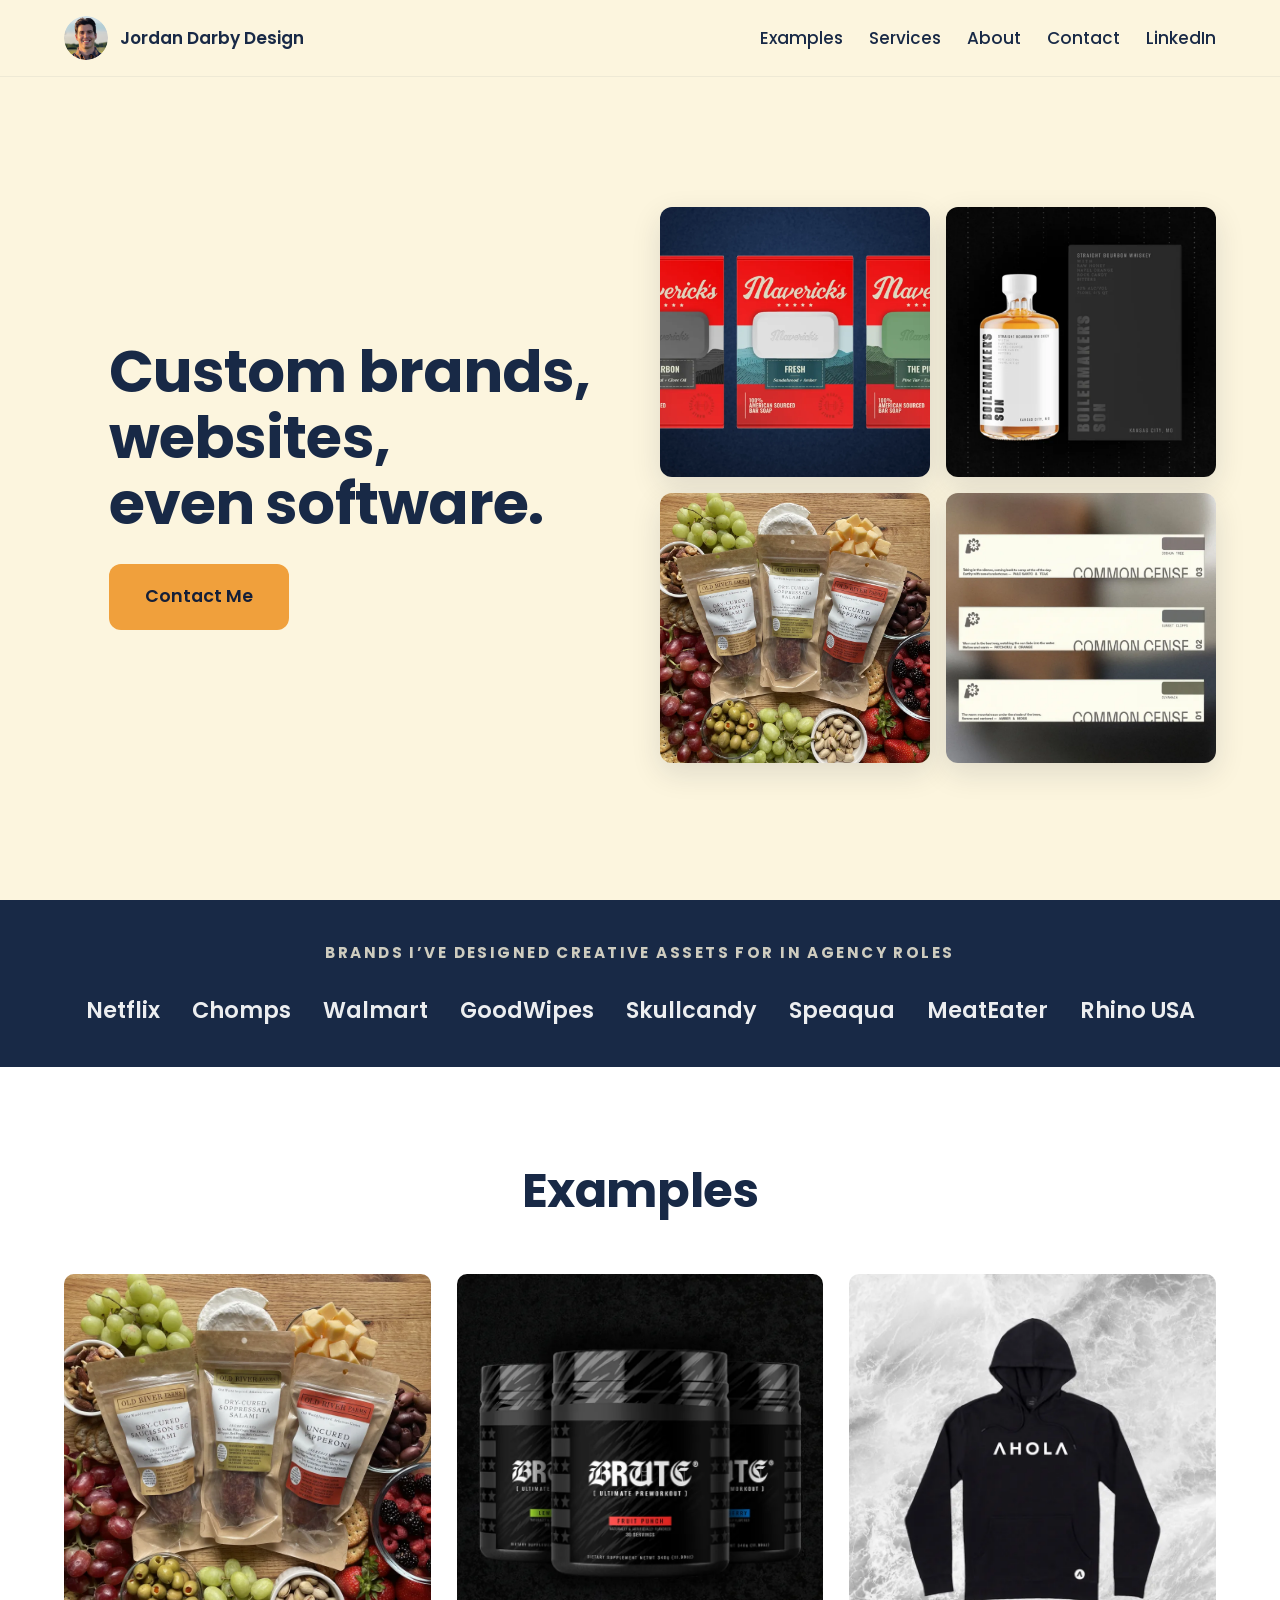
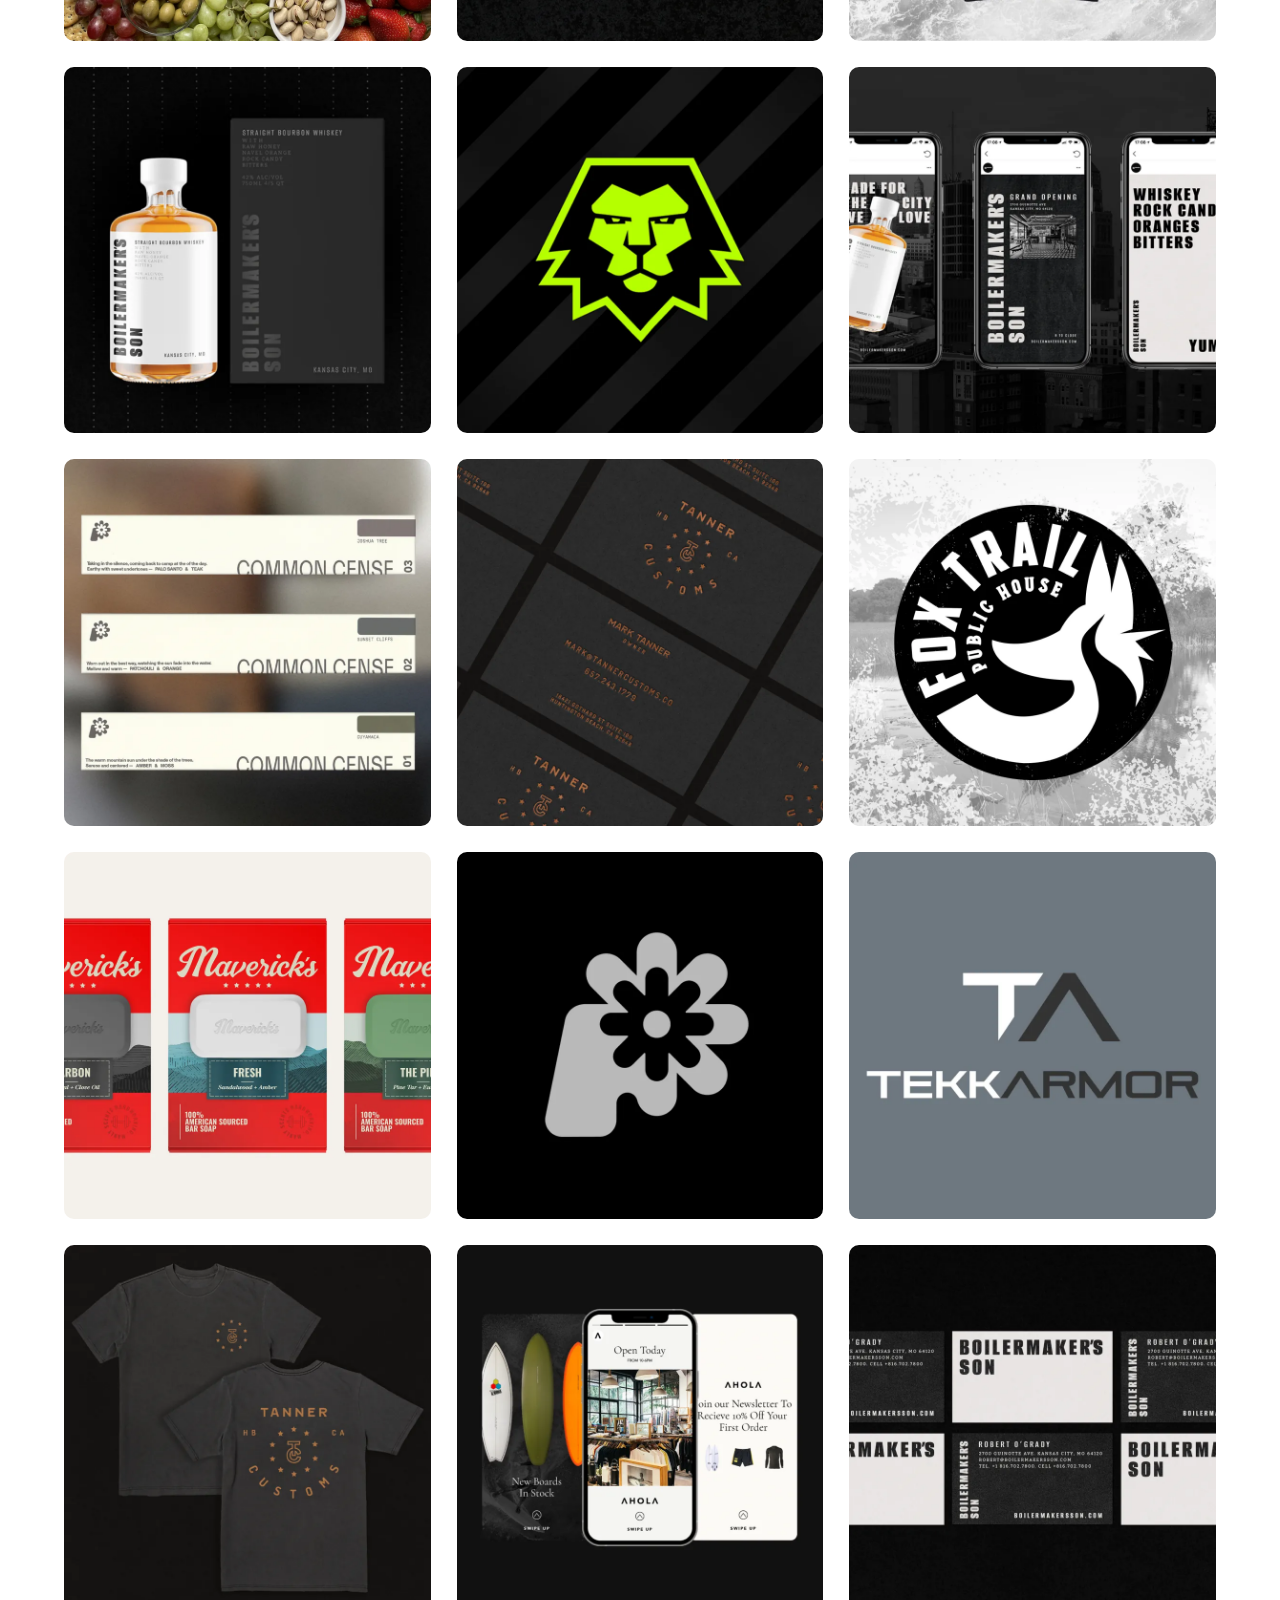
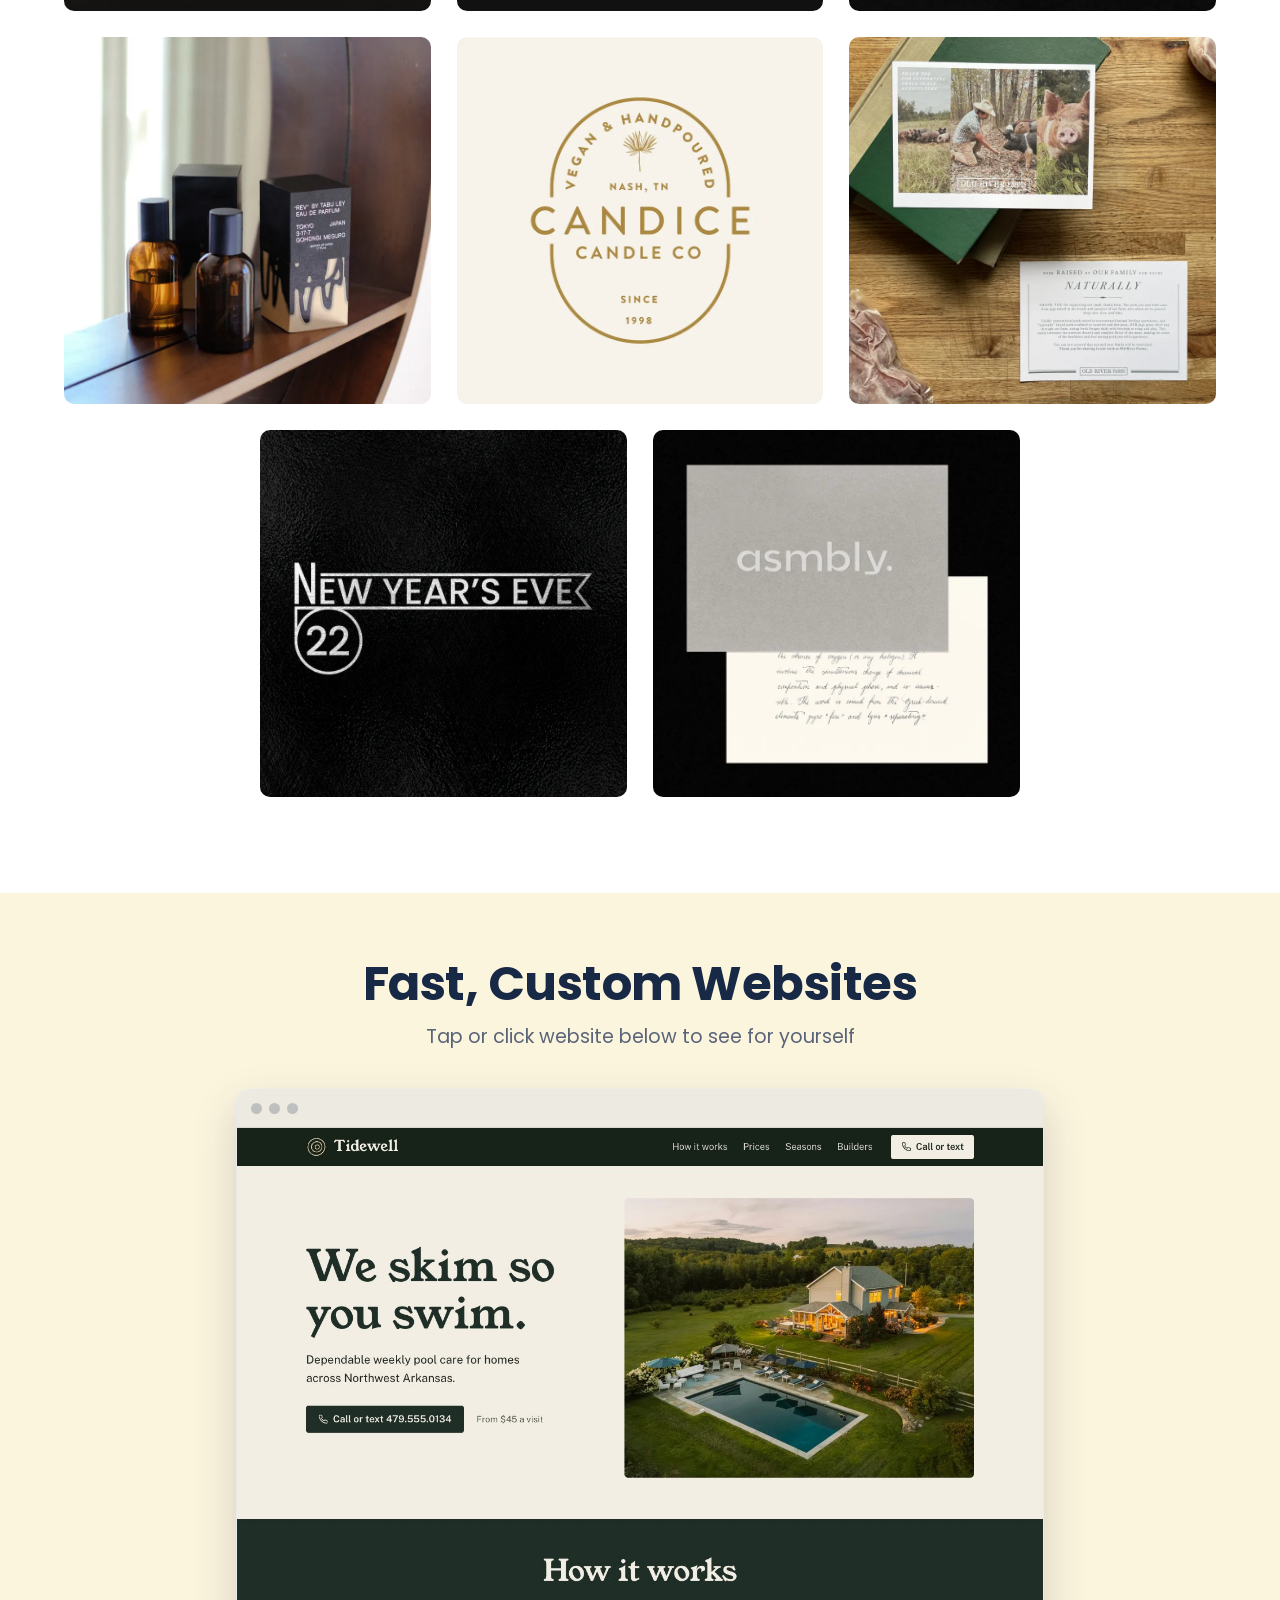
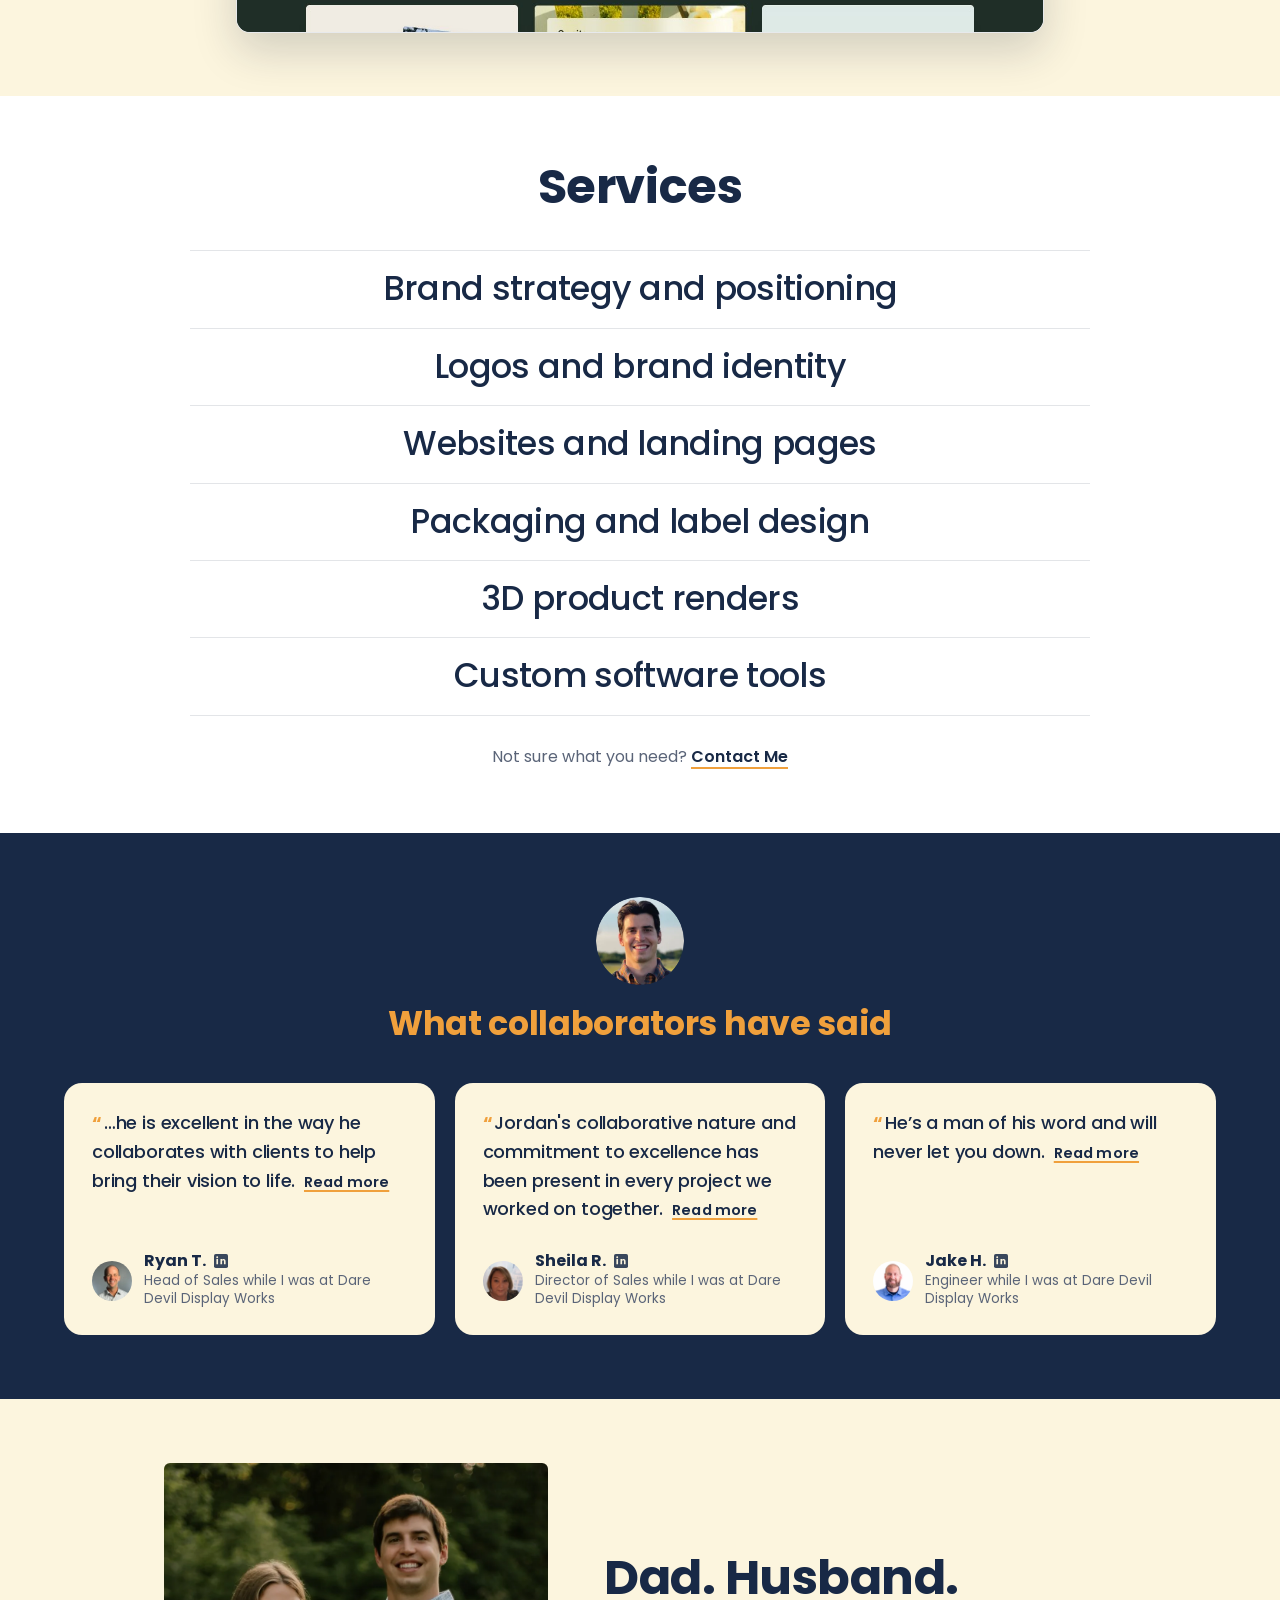
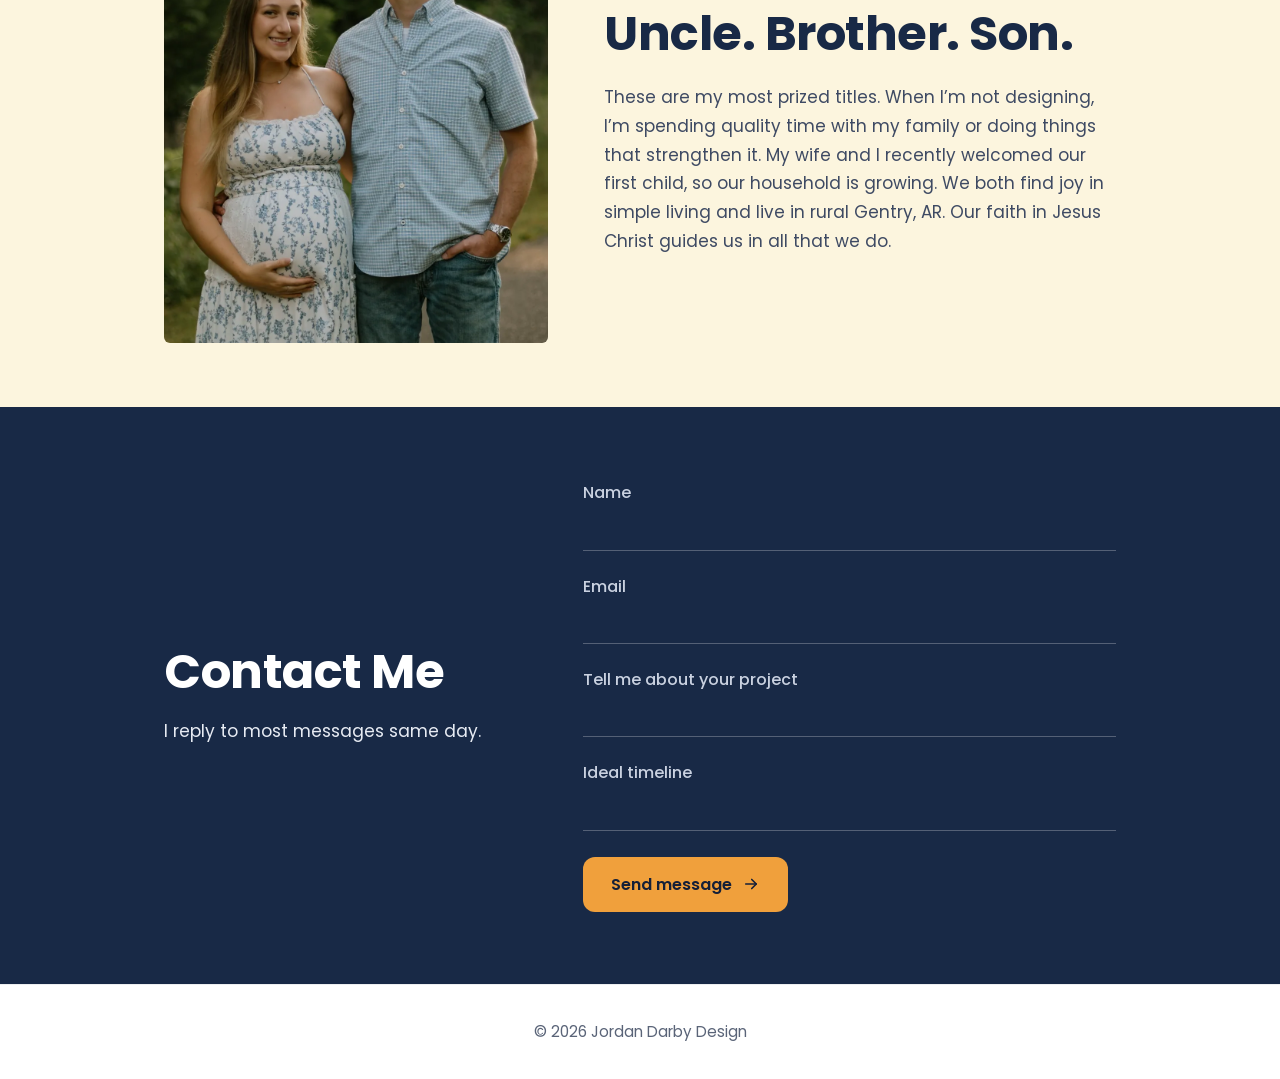
==== index.html @ 216ff212 "Homepage: shorter contact form field notes" ====
<!DOCTYPE html>
<html lang="en">
<head>
<meta charset="UTF-8">
<meta name="viewport" content="width=device-width, initial-scale=1">
<title>Jordan Darby Design | Brand and Web Design in Northwest Arkansas</title>
<meta name="description" content="Jordan Darby designs brands, packaging and websites from Gentry, Arkansas, for businesses across Northwest Arkansas and beyond.">
<link rel="canonical" href="https://jordandarby.com/">
<meta property="og:title" content="Jordan Darby Design | Brand and Web Design in Northwest Arkansas">
<meta property="og:description" content="Jordan Darby designs brands, packaging and websites from Gentry, Arkansas, for businesses across Northwest Arkansas and beyond.">
<meta property="og:type" content="website">
<meta property="og:url" content="https://jordandarby.com/">
<meta property="og:image" content="https://jordandarby.com/images/og-image.jpg">
<meta property="og:image:width" content="1200">
<meta property="og:image:height" content="630">
<meta property="og:image:alt" content="A collage of Jordan Darby's branding and packaging design work">
<meta name="twitter:card" content="summary_large_image">
<meta name="twitter:title" content="Jordan Darby Design | Brand and Web Design in Northwest Arkansas">
<meta name="twitter:description" content="Jordan Darby designs brands, packaging and websites from Gentry, Arkansas, for businesses across Northwest Arkansas and beyond.">
<meta name="twitter:image" content="https://jordandarby.com/images/og-image.jpg">
<link rel="icon" href="images/favicon.png">
<!-- Self-hosted fonts (faces declared in css/style.css). Preloaded so they are
     in flight before the stylesheet parses. crossorigin is required even
     same-origin: font fetches are CORS-mode, and without it the preload does
     not match the real request and the file is fetched twice. -->
<script>
/* Wait for the fonts before the entrance runs. Added by script only, so a
   visitor without JS is never affected, and released either when the fonts
   report ready or after a short fixed wait — whichever lands first — so a slow
   or failed font can only delay the hero, never hide it.

   There is also a floor. With the fonts cached the ready signal comes back
   almost instantly, so the page snapped straight in and the arrival read as
   two different experiences depending on whether you had been here before.
   Holding briefly either way makes it one deliberate entrance. */
(function(){try{
  var h=document.documentElement,t0=Date.now(),MIN=300;
  h.classList.add('fonts-pending');
  var go=function(){h.classList.remove('fonts-pending');};
  var hold=function(){setTimeout(go,Math.max(0,MIN-(Date.now()-t0)));};
  if(document.fonts&&document.fonts.ready&&document.fonts.ready.then){
    document.fonts.ready.then(hold).catch(hold);
    setTimeout(go,900);
  }else{hold();}
}catch(_){}})();
</script>
<link rel="preload" as="font" type="font/woff2" crossorigin href="fonts/poppins-400-latin.woff2">
<link rel="preload" as="font" type="font/woff2" crossorigin href="fonts/poppins-600-latin.woff2">
<link rel="preload" as="font" type="font/woff2" crossorigin href="fonts/poppins-700-latin.woff2">
<link rel="preload" as="font" type="font/woff2" crossorigin href="fonts/poppins-500-latin.woff2">
<link rel="stylesheet" href="css/style.css?v=190">
<link rel="stylesheet" href="css/redesign.css?v=190">
  <link rel="stylesheet" href="css/motion.css?v=190">
  <noscript><style>.t-full,.dsc{grid-template-rows:1fr!important;opacity:1!important;margin-top:12px!important}.t-toggle,.dsc-btn{display:none}</style></noscript>
<noscript><style>.reveal{opacity:1;transform:none}.client-points li{opacity:1;transform:none}</style></noscript>
<script type="application/ld+json">
{
  "@context": "https://schema.org",
  "@type": "ProfessionalService",
  "name": "Jordan Darby Design",
  "description": "Brand, packaging and web design from Gentry, Arkansas, for businesses across Northwest Arkansas.",
  "url": "https://jordandarby.com/",
  "image": "https://jordandarby.com/images/og-image.jpg",
  "areaServed": "Northwest Arkansas",
  "founder": {
    "@type": "Person",
    "name": "Jordan Darby",
    "jobTitle": "Brand Designer",
    "sameAs": [
      "https://www.linkedin.com/in/jordan-darby-design/"
    ]
  },
  "knowsAbout": ["Brand Strategy", "Naming", "Brand Identity Systems", "Web Design", "Launch Collateral", "Packaging Design", "3D Product Visualization"]
}
</script>
</head>
<body>

<header class="nav">
  <div class="wrap">
    <a class="nav-brand" href="/"><img src="images/favicon.png" alt="Jordan Darby headshot logo">Jordan Darby Design</a>
    <a class="nav-li" href="https://www.linkedin.com/in/jordan-darby-design/" aria-label="LinkedIn" target="_blank" rel="noopener"><svg width="26" height="26" viewBox="0 0 24 24" xmlns="http://www.w3.org/2000/svg" aria-hidden="true"><rect width="24" height="24" rx="3" fill="#182946"/><path d="M6.94 8.5v9.06H4.13V8.5h2.81ZM7.13 5.69a1.63 1.63 0 1 1-3.26 0 1.63 1.63 0 0 1 3.26 0ZM19.87 12.4v5.16h-2.8v-4.84c0-1.22-.44-2.05-1.53-2.05-.83 0-1.33.56-1.55 1.1-.08.2-.1.47-.1.74v5.05h-2.81s.04-8.2 0-9.06h2.8v1.29c.38-.58 1.05-1.4 2.55-1.4 1.86 0 3.44 1.22 3.44 4.01Z" fill="#FCF5DE"/></svg></a>
    <button class="nav-toggle" aria-label="Open menu" aria-expanded="false"><span class="bars" aria-hidden="true"><i></i><i></i><i></i></span></button>
    <ul class="nav-links">
      <li><a href="#examples">Examples</a></li>
      <li><a href="#services">Services</a></li>
      <li><a href="#about">About</a></li>
      <li><a href="#contact">Contact</a></li>
      <li class="nav-social"><a href="https://www.linkedin.com/in/jordan-darby-design/" target="_blank" rel="noopener">LinkedIn</a></li>
    </ul>
  </div>
</header>

<section class="hero">
  <div class="wrap">
    <div class="hero-copy">
      <h1>Custom brands, websites, even software.</h1>
      <div class="hero-cta">
        <a class="btn btn-orange btn-lg" href="#contact">Contact Me</a>
      </div>
    </div>
    <div class="hero-showcase">
      <a class="feat" href="images/image-01.webp" data-title="Maverick’s Bar Soap" data-cat="Packaging"><img src="images/image-01.webp" alt="Maverick’s American-sourced bar soap packaging in patriotic red" width="600" height="600" decoding="async" fetchpriority="high"></a>
      <a href="images/image-08.webp" data-title="Boilermaker’s Son Bourbon" data-cat="Packaging"><img src="images/image-08.webp" alt="Boilermaker’s Son straight bourbon whiskey bottle and label design" width="600" height="600" decoding="async" fetchpriority="high"></a>
      <a href="images/image-24.webp" data-title="Old River Farms Salami Line" data-note="Client’s existing branding" data-cat="Packaging"><img src="images/image-24.webp" alt="Old River Farms dry-cured salami and pepperoni packaging on a charcuterie board" width="600" height="600" decoding="async" fetchpriority="high"></a>
      <a href="images/image-11.webp" data-title="Common Cense Incense" data-cat="Packaging"><img src="images/image-11.webp" alt="Common Cense incense packaging with scent descriptions and color chips" width="600" height="600" decoding="async" fetchpriority="high"></a>
    </div>
  </div>
</section>

<section class="brands">
  <div class="wrap reveal">
    <span class="eyebrow">Brands I’ve designed creative assets for in agency roles</span>
  </div>
  <div class="wrap">
    <ul class="brand-list reveal"><li>Netflix</li><li>Chomps</li><li>Walmart</li><li>GoodWipes</li><li>Skullcandy</li><li>Speaqua</li><li>MeatEater</li><li>Rhino USA</li></ul>
  </div>
</section>

<section class="section" id="examples">
  <div class="wrap">
    <div class="section-head reveal"><h2>Examples</h2></div>
    <div class="grid">
<a class="reveal" href="images/image-24.webp" data-title="Old River Farms Salami Line" data-note="Client’s existing branding" data-cat="Packaging" aria-label="View larger"><img src="images/image-24.webp" alt="Old River Farms dry-cured salami and pepperoni packaging on a charcuterie board" loading="lazy"><span class="work-tags"><span>Packaging</span><span class="tag-note">Client’s existing branding</span></span></a>
<a class="reveal" href="images/image-06.webp" data-title="BRUTE Preworkout" data-cat="Packaging" aria-label="View larger"><img src="images/image-06.webp" alt="BRUTE Ultimate Preworkout supplement packaging design" loading="lazy"><span class="work-tags"><span>Packaging</span></span></a>
<a class="reveal" href="images/image-07.webp" data-title="Ahola Apparel" data-cat="Apparel" aria-label="View larger"><img src="images/image-07.webp" alt="Ahola black hoodie apparel design" loading="lazy"><span class="work-tags"><span>Apparel</span></span></a>
<a class="reveal" href="images/image-08.webp" data-title="Boilermaker’s Son Bourbon" data-cat="Packaging" aria-label="View larger"><img src="images/image-08.webp" alt="Boilermaker's Son straight bourbon whiskey bottle and label design" loading="lazy"><span class="work-tags"><span>Packaging</span></span></a>
<a class="reveal" href="images/image-09.webp" data-title="Lion Mark Logo" data-cat="Brand Identity" aria-label="View larger"><img src="images/image-09.webp" alt="Neon green lion mark logo design" loading="lazy"><span class="work-tags"><span>Brand Identity</span></span></a>
<a class="reveal" href="images/image-19.webp" data-title="Boilermaker’s Son Campaign" data-cat="Digital" aria-label="View larger"><img src="images/image-19.webp" alt="Boilermaker's Son social media campaign on mobile screens" loading="lazy"><span class="work-tags"><span>Digital</span></span></a>
<a class="reveal" href="images/image-11.webp" data-title="Common Cense Incense" data-cat="Packaging" aria-label="View larger"><img src="images/image-11.webp" alt="Common Cense incense packaging with scent descriptions and color chips" loading="lazy"><span class="work-tags"><span>Packaging</span></span></a>
<a class="reveal" href="images/image-12.webp" data-title="Tanner Customs Cards" data-cat="Print" aria-label="View larger"><img src="images/image-12.webp" alt="Tanner Customs copper-foil business cards on black" loading="lazy"><span class="work-tags"><span>Print</span></span></a>
<a class="reveal" href="images/image-13.webp" data-title="Fox Trail Public House" data-cat="Brand Identity" aria-label="View larger"><img src="images/image-13.webp" alt="Fox Trail Public House circular badge logo" loading="lazy"><span class="work-tags"><span>Brand Identity</span></span></a>
<a class="reveal" href="images/image-14.webp" data-title="Maverick’s Bar Soap" data-cat="Packaging" aria-label="View larger"><img src="images/image-14.webp" alt="Maverick's American-sourced bar soap packaging line" loading="lazy"><span class="work-tags"><span>Packaging</span></span></a>
<a class="reveal" href="images/image-15.webp" data-title="Peloria Monogram" data-cat="Brand Identity" aria-label="View larger"><img src="images/image-15.webp" alt="Peloria abstract monogram logo mark" loading="lazy"><span class="work-tags"><span>Brand Identity</span></span></a>
<a class="reveal" href="images/image-16.webp" data-title="TekkArmor Identity" data-cat="Brand Identity" aria-label="View larger"><img src="images/image-16.webp" alt="TekkArmor logo and brand identity" loading="lazy"><span class="work-tags"><span>Brand Identity</span></span></a>
<a class="reveal" href="images/image-17.webp" data-title="Tanner Customs Tee" data-cat="Apparel" aria-label="View larger"><img src="images/image-17.webp" alt="Tanner Customs t-shirt apparel design front and back" loading="lazy"><span class="work-tags"><span>Apparel</span></span></a>
<a class="reveal" href="images/image-18.webp" data-title="Ahola Surf Social" data-cat="Digital" aria-label="View larger"><img src="images/image-18.webp" alt="Ahola surf shop social media and mobile design" loading="lazy"><span class="work-tags"><span>Digital</span></span></a>
<a class="reveal" href="images/image-10.webp" data-title="Boilermaker’s Son Stationery" data-cat="Print" aria-label="View larger"><img src="images/image-10.webp" alt="Boilermaker's Son business card and stationery design" loading="lazy"><span class="work-tags"><span>Print</span></span></a>
<a class="reveal" href="images/image-20.webp" data-title="REV Eau de Parfum" data-cat="Packaging" aria-label="View larger"><img src="images/image-20.webp" alt="REV eau de parfum packaging with dripping foil detail" loading="lazy"><span class="work-tags"><span>Packaging</span></span></a>
<a class="reveal" href="images/image-21.webp" data-title="Candice Candle Co" data-cat="Brand Identity" aria-label="View larger"><img src="images/image-21.webp" alt="Candice Candle Co vegan handpoured candle badge logo" loading="lazy"><span class="work-tags"><span>Brand Identity</span></span></a>
<a class="reveal" href="images/image-25.webp" data-title="Old River Farms Insert Card" data-note="Client’s existing branding" data-cat="Print" aria-label="View larger"><img src="images/image-25.webp" alt="Old River Farms printed thank-you insert card with farm photography" loading="lazy"><span class="work-tags"><span>Print</span><span class="tag-note">Client’s existing branding</span></span></a>
<a class="reveal" href="images/image-22.webp" data-title="NYE ’22" data-cat="Brand Identity" aria-label="View larger"><img src="images/image-22.webp" alt="New Year's Eve 22 silver-foil design" loading="lazy"><span class="work-tags"><span>Brand Identity</span></span></a>
<a class="reveal" href="images/image-23.webp" data-title="asmbly" data-cat="Print" aria-label="View larger"><img src="images/image-23.webp" alt="asmbly stationery and card design" loading="lazy"><span class="work-tags"><span>Print</span></span></a></div>
    <!-- HIDDEN WITH THE CONCEPTS BLOCK — restore together -->
    
  </div>
</section>

<section class="section" id="websites" style="background:var(--cream)">
  <div class="wrap">
    <div class="section-head reveal"><h2>Fast, Custom Websites</h2><p class="web-hint">Tap or click website below to see for yourself</p></div>
    <div class="client-feature reveal">
      <!-- Preview: a still of the site (no iframe, nothing to load or scroll
           by accident). "Try it live" opens the real site full-screen. -->
      <figure class="site-preview" data-src="demo/tidewell/?v=27"
              data-name="Tidewell Pool Care">
        <div class="sp-chrome" aria-hidden="true">
          <span class="sp-dot"></span><span class="sp-dot"></span><span class="sp-dot"></span>
        </div>
        <div class="sp-stage">
          <img class="sp-shot" src="images/demo-tidewell-desktop.jpg?v=27" alt="Tidewell Pool Care website home page" width="1400" height="875" loading="lazy" decoding="async">
          <button type="button" class="sp-open" aria-label="Explore the Tidewell website live"></button>
        </div>
      </figure>
    </div>

    
    
  </div>
</section>

<section class="section" id="services">
  <div class="wrap">
    <div class="section-head reveal"><h2>Services</h2></div>
    <ul class="svc-list">
      <li class="reveal"><h3>Brand strategy and positioning</h3></li>
      <li class="reveal"><h3>Logos and brand identity</h3></li>
      <li class="reveal"><h3>Websites and landing pages</h3></li>
      <li class="reveal"><h3>Packaging and label design</h3></li>
      <li class="reveal"><h3>3D product renders</h3></li>
      <li class="reveal"><h3>Custom software tools</h3></li>
    </ul>
    <p class="svc-next reveal">Not sure what you need? <a href="#contact">Contact Me</a></p>
  </div>
</section>

<section class="section testimonials" id="recommendations">
  <!-- SWAP IN CLIENT TESTIMONIALS (Doggytime owner, Old River Farms) WHEN COLLECTED -->
  <div class="wrap">
    <img class="headshot reveal" src="images/headshot.webp" alt="Jordan Darby headshot" width="270" height="270">
    <div class="section-head reveal"><h2>What collaborators have said</h2></div>
    <div class="cards"><div class="card reveal"><p class="t-pull">…he is excellent in the way he collaborates with clients to help bring their vision to life. <button class="t-toggle" type="button" aria-expanded="false" aria-controls="tf-2"><span class="t-toggle-label">Read more</span></button></p><div class="t-full" id="tf-2" hidden><p>Over the last year, Jordan has been an integral component to the success of our sales team. Not only does he possess a strong/diverse functional skillset for a designer - he is excellent in the way he collaborates with clients to help bring their vision to life. Jordan is upbeat, extremely positive, a hard worker, and a fantastic teammate that I have relied on multiple times in critical situations.</p></div><div class="card-person"><img src="images/testimonial-02.webp" alt="Ryan T." loading="lazy" width="360" height="360"><div><h4>Ryan T.<a class="card-li" href="https://www.linkedin.com/in/jordan-darby-design/" target="_blank" rel="noopener" aria-label="See this recommendation on LinkedIn" title="See this recommendation on LinkedIn"><svg width="18" height="18" viewBox="0 0 24 24" xmlns="http://www.w3.org/2000/svg"><rect width="24" height="24" rx="3" fill="#182946"/><path d="M6.94 8.5v9.06H4.13V8.5h2.81ZM7.13 5.69a1.63 1.63 0 1 1-3.26 0 1.63 1.63 0 0 1 3.26 0ZM19.87 12.4v5.16h-2.8v-4.84c0-1.22-.44-2.05-1.53-2.05-.83 0-1.33.56-1.55 1.1-.08.2-.1.47-.1.74v5.05h-2.81s.04-8.2 0-9.06h2.8v1.29c.38-.58 1.05-1.4 2.55-1.4 1.86 0 3.44 1.22 3.44 4.01Z" fill="#FCF5DE"/></svg></a></h4><small>Head of Sales while I was at Dare Devil Display Works</small></div></div></div>
<div class="card reveal"><p class="t-pull">Jordan's collaborative nature and commitment to excellence has been present in every project we worked on together. <button class="t-toggle" type="button" aria-expanded="false" aria-controls="tf-3"><span class="t-toggle-label">Read more</span></button></p><div class="t-full" id="tf-3" hidden><p>Jordan not only listens to clients to understand their needs but also asks appropriate questions to ensure the end product is compelling enough to drive the project to the next step. Jordan's collaborative nature and commitment to excellence has been present in every project we worked on together. I highly recommend Jordan to anyone seeking a top-notch graphic designer!</p></div><div class="card-person"><img src="images/testimonial-03.webp" alt="Sheila R." loading="lazy" width="360" height="360"><div><h4>Sheila R.<a class="card-li" href="https://www.linkedin.com/in/jordan-darby-design/" target="_blank" rel="noopener" aria-label="See this recommendation on LinkedIn" title="See this recommendation on LinkedIn"><svg width="18" height="18" viewBox="0 0 24 24" xmlns="http://www.w3.org/2000/svg"><rect width="24" height="24" rx="3" fill="#182946"/><path d="M6.94 8.5v9.06H4.13V8.5h2.81ZM7.13 5.69a1.63 1.63 0 1 1-3.26 0 1.63 1.63 0 0 1 3.26 0ZM19.87 12.4v5.16h-2.8v-4.84c0-1.22-.44-2.05-1.53-2.05-.83 0-1.33.56-1.55 1.1-.08.2-.1.47-.1.74v5.05h-2.81s.04-8.2 0-9.06h2.8v1.29c.38-.58 1.05-1.4 2.55-1.4 1.86 0 3.44 1.22 3.44 4.01Z" fill="#FCF5DE"/></svg></a></h4><small>Director of Sales while I was at Dare Devil Display Works</small></div></div></div>
<div class="card reveal"><p class="t-pull">He’s a man of his word and will never let you down. <button class="t-toggle" type="button" aria-expanded="false" aria-controls="tf-1"><span class="t-toggle-label">Read more</span></button></p><div class="t-full" id="tf-1" hidden><p>Working with Jordan was a privilege and a lot of fun. He is a very hard worker and a man of great talent. Jordan is very much a team player and has a great attitude. He’s a man of his word and will never let you down. I’d be honored to work with him again in the future.</p></div><div class="card-person"><img src="images/testimonial-01.webp" alt="Jake H." loading="lazy" width="360" height="360"><div><h4>Jake H.<a class="card-li" href="https://www.linkedin.com/in/jordan-darby-design/" target="_blank" rel="noopener" aria-label="See this recommendation on LinkedIn" title="See this recommendation on LinkedIn"><svg width="18" height="18" viewBox="0 0 24 24" xmlns="http://www.w3.org/2000/svg"><rect width="24" height="24" rx="3" fill="#182946"/><path d="M6.94 8.5v9.06H4.13V8.5h2.81ZM7.13 5.69a1.63 1.63 0 1 1-3.26 0 1.63 1.63 0 0 1 3.26 0ZM19.87 12.4v5.16h-2.8v-4.84c0-1.22-.44-2.05-1.53-2.05-.83 0-1.33.56-1.55 1.1-.08.2-.1.47-.1.74v5.05h-2.81s.04-8.2 0-9.06h2.8v1.29c.38-.58 1.05-1.4 2.55-1.4 1.86 0 3.44 1.22 3.44 4.01Z" fill="#FCF5DE"/></svg></a></h4><small>Engineer while I was at Dare Devil Display Works</small></div></div></div></div>
  </div>
</section>

<section class="section about" id="about">
  <div class="wrap">
    <img class="reveal" src="images/about-family.webp" alt="Expecting couple smiling outdoors" loading="lazy" width="1000" height="1250">
    <div>
      
      <h2 class="reveal">Dad. Husband. Uncle. Brother. Son.</h2>
      <p class="reveal">These are my most prized titles. When I’m not designing, I’m spending quality time with my family or doing things that strengthen it. My wife and I recently welcomed our first child, so our household is growing. We both find joy in simple living and live in rural Gentry, AR. Our faith in Jesus Christ guides us in all that we do.</p>
    </div>
  </div>
</section>

<section class="section cta" id="contact">
  <div class="wrap">
    <div>
      <h2 class="reveal">Contact Me</h2>
      <p class="cta-lede reveal">I reply to most messages same&nbsp;day.</p>
    </div>
    <form class="cta-form reveal" action="https://formspree.io/f/xaqraqrq" method="POST">
      <label class="field">Name<input type="text" name="name" autocomplete="name" required></label>
      <label class="field">Email<input type="email" name="email" autocomplete="email" required></label>
      <label class="field">Tell me about your project<textarea name="message" rows="2" required></textarea></label>
      <label class="field">Ideal timeline<input type="text" name="timeline" autocomplete="off" required></label>
      <input type="text" name="_gotcha" tabindex="-1" autocomplete="off" aria-hidden="true">
      <button type="submit" class="btn btn-orange form-send">Send message<svg viewBox="0 0 24 24" width="18" height="18" fill="none" stroke="currentColor" stroke-width="2.2" stroke-linecap="round" stroke-linejoin="round" aria-hidden="true"><path d="M5 12h14"/><path d="m13 6 6 6-6 6"/></svg></button>
      <p class="form-status" role="status" aria-live="polite"></p>
    </form>
  </div>
</section>

<footer>
  <div class="wrap">
    <span class="copy">&copy; 2026 Jordan Darby Design</span>
  </div>
</footer>

<button class="to-top" type="button" aria-label="Back to top" hidden><svg width="22" height="22" viewBox="0 0 24 24" fill="none" stroke="currentColor" stroke-width="2.4" stroke-linecap="round" stroke-linejoin="round" aria-hidden="true"><path d="M12 19V5"/><path d="m5 12 7-7 7 7"/></svg></button>

<div class="demo-modal" role="dialog" aria-modal="true" aria-label="Live website" hidden>
  <div class="demo-bar">
    <span class="demo-title"></span>
    <a class="demo-newtab" href="#" target="_blank" rel="noopener" aria-label="Open in a new tab" title="Open in a new tab"><svg viewBox="0 0 24 24" width="17" height="17" fill="none" stroke="currentColor" stroke-width="2" stroke-linecap="round" stroke-linejoin="round" aria-hidden="true"><path d="M14 4h6v6"/><path d="M20 4 11 13"/><path d="M19 14v5a1 1 0 0 1-1 1H5a1 1 0 0 1-1-1V6a1 1 0 0 1 1-1h5"/></svg></a>
    <button type="button" class="demo-exit">Exit demo</button>
  </div>
  <iframe class="demo-frame" title="Live website" referrerpolicy="no-referrer"
          sandbox="allow-scripts allow-same-origin allow-popups allow-forms"></iframe>
</div>

<div class="lightbox" aria-hidden="true"><button class="lb-close" aria-label="Close">&times;</button><img alt=""><div class="lb-cap"></div></div>

<script src="js/main.js?v=190"></script>
<script src="js/redesign.js?v=190"></script>
  <script src="js/motion.js?v=190" defer></script>
</body>
</html>
---- css/style.css ----
/* Jordan Darby Design — static rebuild
   Palette matched to existing site */

/* ---------- Fonts (self-hosted) ----------
   Served from this origin rather than fonts.gstatic.com. Going through Google
   meant the browser had to fetch and parse their stylesheet before it even
   learned the font URLs, so the real faces landed after first paint and
   visibly swapped in. These are the same latin-subset woff2 files Google was
   serving, preloaded in the page head so they are in flight immediately.

   `fallback` gives the font a brief moment to arrive before anything paints,
   so on a normal connection nothing swaps; unlike `optional` it still uses the
   real face if it shows up late, rather than stranding the visit in Arial.

   Unicode-range matches what Google served, so characters outside it
   (←, →, ✓) fall back exactly as they do today. */
@font-face{
  font-family:'Poppins'; font-style:normal; font-weight:400; font-display:fallback;
  src:url(../fonts/poppins-400-latin.woff2) format('woff2');
  unicode-range:U+0000-00FF,U+0131,U+0152-0153,U+02BB-02BC,U+02C6,U+02DA,U+02DC,U+0304,U+0308,U+0329,U+2000-206F,U+20AC,U+2122,U+2191,U+2193,U+2212,U+2215,U+FEFF,U+FFFD;
}
@font-face{
  font-family:'Poppins'; font-style:normal; font-weight:500; font-display:fallback;
  src:url(../fonts/poppins-500-latin.woff2) format('woff2');
  unicode-range:U+0000-00FF,U+0131,U+0152-0153,U+02BB-02BC,U+02C6,U+02DA,U+02DC,U+0304,U+0308,U+0329,U+2000-206F,U+20AC,U+2122,U+2191,U+2193,U+2212,U+2215,U+FEFF,U+FFFD;
}
@font-face{
  font-family:'Poppins'; font-style:normal; font-weight:600; font-display:fallback;
  src:url(../fonts/poppins-600-latin.woff2) format('woff2');
  unicode-range:U+0000-00FF,U+0131,U+0152-0153,U+02BB-02BC,U+02C6,U+02DA,U+02DC,U+0304,U+0308,U+0329,U+2000-206F,U+20AC,U+2122,U+2191,U+2193,U+2212,U+2215,U+FEFF,U+FFFD;
}
@font-face{
  font-family:'Poppins'; font-style:normal; font-weight:700; font-display:fallback;
  src:url(../fonts/poppins-700-latin.woff2) format('woff2');
  unicode-range:U+0000-00FF,U+0131,U+0152-0153,U+02BB-02BC,U+02C6,U+02DA,U+02DC,U+0304,U+0308,U+0329,U+2000-206F,U+20AC,U+2122,U+2191,U+2193,U+2212,U+2215,U+FEFF,U+FFFD;
}

:root{
  --navy:#182946;
  --navy-deep:#141F38;
  --cream:#FCF5DE;
  --orange:#F0A03C;
  --green:#72BE44;
  --ink:#3E4A63;
  --ink-light:#5A6478;
  --white:#FFFFFF;
  --radius:14px;
  --shadow:0 10px 30px rgba(20,31,56,.12);
}
*{margin:0;padding:0;box-sizing:border-box;-webkit-tap-highlight-color:transparent}
/* Smooth scrolling only after the user interacts. Applying it globally
   makes the browser animate scroll restoration on reload, which reads
   as the page lurching around. */
html{scroll-behavior:auto}
@media (prefers-reduced-motion:no-preference){html:focus-within{scroll-behavior:smooth}}
body{font-family:'Poppins',system-ui,sans-serif;color:var(--ink);background:var(--white);line-height:1.7;font-size:17px}
img{max-width:100%;display:block;height:auto}
a{color:inherit}
.wrap{max-width:1200px;margin:0 auto;padding:0 24px}

h1,h2,h3,h4{color:var(--navy);font-weight:700;line-height:1.15}
h1{font-size:clamp(2.4rem,5.5vw,4.2rem)}
h2{font-size:clamp(1.9rem,4vw,2.8rem)}
.section{padding:90px 0}
.section-head{text-align:center;max-width:700px;margin:0 auto 56px}
.section-head p{color:var(--ink-light);margin-top:10px;font-size:1.05rem}

/* ---------- Nav ---------- */
.nav{position:sticky;top:0;z-index:50;background:var(--cream);border-bottom:1px solid rgba(24,41,70,.06)}
.nav .wrap{display:flex;align-items:center;justify-content:space-between;height:72px}
.nav-brand{display:flex;align-items:center;gap:12px;text-decoration:none;font-weight:600;color:var(--navy)}
.nav-brand img{width:44px;height:44px;border-radius:50%;object-fit:cover}
.nav-links{display:flex;gap:28px;list-style:none;align-items:center}
.nav-links a{text-decoration:none;font-weight:500;color:var(--navy);transition:color .2s}
.nav-links a:hover,.nav-links a.active{color:var(--orange)}
.nav-toggle{display:none;background:none;border:0;font-size:1.6rem;color:var(--navy);cursor:pointer}

/* ---------- Hero ---------- */
.hero{background:var(--cream);padding:80px 0 90px}
.hero .wrap{display:grid;grid-template-columns:1.05fr .95fr;gap:56px;align-items:center}
.hero-bio{max-width:560px}
.hero-photo{position:relative}
.hero-photo img{border-radius:18px;box-shadow:10px 12px 0 var(--navy-deep);width:100%;object-fit:cover}
.stats{display:flex;gap:48px;margin:44px 0 34px;flex-wrap:wrap}
.stat h3{font-size:1.6rem}
.stat span{color:var(--ink-light);font-size:.95rem}
.btn{display:inline-flex;align-items:center;gap:10px;padding:15px 28px;border-radius:10px;font-weight:600;text-decoration:none;transition:transform .2s,box-shadow .2s;border:0;cursor:pointer;font-size:1rem}
.btn:hover{transform:translateY(-2px);box-shadow:0 8px 18px rgba(20,31,56,.18)}
.btn-orange{background:var(--orange);color:var(--navy-deep)}
.btn-green{background:var(--green);color:#fff}
.btn-outline{border:2px solid #fff;color:#fff;background:transparent}

/* ---------- Services ---------- */
.services{display:grid;grid-template-columns:repeat(6,1fr);gap:28px;text-align:center}
.service{display:flex;flex-direction:column;align-items:center;gap:16px}
.service-icon{width:74px;height:74px;border:2.5px solid var(--navy);border-radius:20px;display:flex;align-items:center;justify-content:center}
.service-icon svg{width:32px;height:32px;stroke:var(--navy)}
.service p{font-weight:600;color:var(--navy);font-size:.98rem;line-height:1.4}

/* ---------- Work grid ---------- */
.grid{display:grid;grid-template-columns:repeat(3,1fr);gap:26px}
.grid a{overflow:hidden;border-radius:6px;display:block}
.grid img{aspect-ratio:1/1;object-fit:cover;transition:transform .45s ease}
.grid a:hover img{transform:scale(1.045)}
.work-cta-line{text-align:center;margin-top:64px;font-size:1.35rem;font-weight:700;color:var(--navy)}
.work-cta-line a{color:var(--navy);text-decoration:underline;text-underline-offset:4px}
.work-cta-line a:hover{color:var(--orange)}

/* ---------- Testimonials ---------- */
.testimonials{background:var(--navy);color:#fff}
.testimonials .headshot{width:120px;height:120px;border-radius:50%;object-fit:cover;margin:0 auto 40px}
.testimonials h2{color:var(--orange)}
.testimonials .section-head p{color:#e7ebf3}
.cards{display:grid;grid-template-columns:repeat(3,1fr);gap:26px}
.card{background:#fff;color:var(--ink);border-radius:var(--radius);padding:34px 30px;box-shadow:var(--shadow)}
.card .quote-mark{color:var(--orange);font-size:2.2rem;font-weight:800;line-height:1;margin-bottom:14px}
.card h4{margin-top:20px;font-size:1.1rem}
.card small{color:var(--ink-light);display:block;margin-top:6px;line-height:1.5}

/* ---------- Process ---------- */
.process{display:grid;grid-template-columns:1fr 1fr;gap:22px 60px;align-items:center;max-width:1000px;margin:0 auto}
.process h3{font-size:clamp(1.5rem,3vw,2.2rem);padding:18px 0}
.process p{color:var(--ink);padding:18px 0}

/* ---------- CTA ---------- */
.cta{background:var(--navy);color:#fff}
.cta .wrap{display:grid;grid-template-columns:1fr 1.1fr;gap:56px;align-items:center}
.cta h2{color:#fff}
.cta p{margin:22px 0 30px;color:#e7ebf3}
.cta-buttons{display:flex;flex-direction:column;gap:16px;align-items:flex-start}
.cta-thumb img{border-radius:6px}
.cta-form{display:flex;flex-direction:column;gap:16px;background:rgba(255,255,255,.06);padding:30px;border-radius:var(--radius);box-shadow:var(--shadow)}
.cta-form label{display:flex;flex-direction:column;gap:7px;font-size:.9rem;font-weight:600;color:#e7ebf3}
.cta-form input,.cta-form textarea{font-family:inherit;font-size:1rem;padding:13px 15px;border-radius:10px;border:1px solid rgba(255,255,255,.16);background:#fff;color:var(--ink);width:100%}
.cta-form input:focus,.cta-form textarea:focus{outline:2px solid var(--orange);outline-offset:1px;border-color:transparent}
.cta-form textarea{resize:vertical;min-height:120px}
.cta-form button{margin-top:4px;justify-content:center;width:100%}
.cta-form input[name="_gotcha"]{position:absolute;left:-9999px;width:1px;height:1px;opacity:0}
.form-status{font-size:.95rem;color:#e7ebf3;min-height:1px}
.form-status.error{color:#ffd7c2}
.cta-form.sent{align-items:center;text-align:center}
.cta-form.sent > *{display:none}
.cta-form.sent .form-status{display:block;color:#fff;font-size:1.15rem;font-weight:600}

/* ---------- About ---------- */
.about .wrap{display:grid;grid-template-columns:.9fr 1.1fr;gap:56px;align-items:center}
.about img{border-radius:6px}
.about p{margin-top:22px}

/* ---------- Inspiration page ---------- */
.inspo-hero{background:var(--cream);text-align:center;padding:70px 0}
.inspo-hero p{color:var(--ink-light);margin-top:10px}
.inspo-grid{display:grid;grid-template-columns:repeat(3,1fr);gap:34px 26px}
.inspo-item img{border-radius:6px;aspect-ratio:1/1;object-fit:cover;transition:transform .45s ease}
.inspo-item:hover img{transform:scale(1.03)}
.inspo-item figcaption{font-style:italic;color:var(--ink-light);font-size:.88rem;margin-top:10px}

/* ---------- Footer ---------- */
footer{background:var(--white);border-top:1px solid rgba(24,41,70,.08);padding:34px 0}
footer .wrap{display:flex;align-items:center;justify-content:space-between;gap:20px;flex-wrap:wrap}
footer ul{display:flex;gap:24px;list-style:none}
footer a{text-decoration:none;color:var(--navy);font-weight:500}
footer a:hover{color:var(--orange)}
footer .copy{color:var(--ink-light);font-size:.95rem}
footer .fa-linkedin img{width:28px;height:28px;border-radius:4px}

/* ---------- Scroll reveal ---------- */
.reveal{opacity:0;transform:translateY(26px);transition:opacity .7s ease,transform .7s ease}
.reveal.in{opacity:1;transform:none}
@media (prefers-reduced-motion:reduce){
  .reveal{opacity:1;transform:none;transition:none}
  .grid img,.inspo-item img{transition:none}
  html{scroll-behavior:auto}
}

/* ---------- Responsive ---------- */
@media (max-width:1000px){
  .services{grid-template-columns:repeat(3,1fr);gap:36px}
  .grid,.cards,.inspo-grid{grid-template-columns:repeat(2,1fr)}
}
@media (max-width:760px){
  .hero .wrap,.cta .wrap,.about .wrap{grid-template-columns:1fr}
  .hero-photo{order:-1}
  .process{grid-template-columns:1fr;gap:0}
  .process h3{padding-bottom:4px}
  .process p{padding-top:0}
  .nav-links{position:absolute;top:72px;left:0;right:0;background:var(--cream);flex-direction:column;padding:20px 0;display:none;border-bottom:1px solid rgba(24,41,70,.08)}
  .nav-links.open{display:flex}
  .nav-toggle{display:block}
}
@media (max-width:560px){
  .services{grid-template-columns:repeat(2,1fr)}
  .grid,.cards,.inspo-grid{grid-template-columns:1fr}
  .stats{gap:28px}
}
---- css/redesign.css ----
/* Jordan Darby Design — redesign layer (loads AFTER style.css to override)
   Adds: display typography, eyebrow labels, reworked hero, brand strip,
   work overlays + filters, lightbox, nav CTA, refined rhythm & accents. */

/* ---------- Display typography ---------- */
:root{--display:'Poppins',sans-serif} /* one face sitewide: Poppins, matching the nav wordmark */
h1,h2,h3,.display{font-family:var(--display,'Poppins',sans-serif);font-weight:600;letter-spacing:-.01em}
h1,h2{font-weight:700}
h1{font-size:clamp(2.6rem,5.6vw,4.6rem);line-height:1.1;font-weight:700}
h2{font-size:clamp(2rem,4vw,3rem);line-height:1.15}
h4{font-family:'Poppins',sans-serif}
body{font-size:17px}

/* ---------- Eyebrow label ---------- */
.eyebrow{display:inline-block;font-family:'Poppins',sans-serif;font-weight:700;
  font-size:.78rem;letter-spacing:.16em;text-transform:uppercase;color:var(--orange);margin-bottom:14px}
.section-head .eyebrow{display:block}

/* ---------- Buttons: orange is THE accent ---------- */
.btn{border-radius:12px;font-weight:600}
.btn-green{background:var(--orange);color:var(--navy-deep)} /* retire green CTA -> orange */
.btn-ghost{background:transparent;color:var(--navy);border:2px solid rgba(24,41,70,.22)}
.btn-ghost:hover{border-color:var(--navy);background:var(--navy);color:#fff}
.btn-lg{padding:18px 36px;font-size:1.1rem}

/* ---------- Nav: add CTA + refine ---------- */
.nav .wrap{height:76px}
/* Every item in the bar is a plain text link now — the orange button and the
   LinkedIn mark are gone, so Contact and LinkedIn sit in the same rhythm as
   the rest rather than each being their own kind of thing. */
.nav-links{gap:26px}

/* ---------- HERO reworked (work-led) ---------- */
.hero{padding:70px 0 84px}
.hero .wrap{grid-template-columns:1.02fr .98fr;gap:60px}
.hero-bio{color:var(--ink);max-width:540px}
.hero-cta{display:flex;gap:14px;flex-wrap:wrap;margin-top:34px}
.hero .stats{gap:30px;margin:38px 0 30px}
.stat h3{font-family:var(--display,'Fraunces',serif);font-size:1.6rem;font-weight:600;white-space:nowrap}
.stat span{color:var(--ink-light);font-size:.9rem}

/* Hero work showcase collage */
.hero-showcase{display:grid;grid-template-columns:1fr 1fr;grid-template-rows:auto auto;gap:16px;align-items:start}
.hero-showcase a{display:block;border-radius:12px;overflow:hidden;box-shadow:var(--shadow);transition:transform .3s}
.hero-showcase a:hover{transform:translateY(-4px)}
.hero-showcase img{width:100%;height:100%;object-fit:cover;aspect-ratio:1/1}
.hero-showcase .feat{grid-row:span 2}
.hero-showcase .feat img{aspect-ratio:auto;height:100%}

/* ---------- Brand trust strip ---------- */
.brands{background:var(--navy);color:#fff;padding:38px 0}
.brands .wrap{display:flex;align-items:center;gap:38px;flex-wrap:wrap;justify-content:center;text-align:center}
.brands .eyebrow{color:var(--cream);opacity:.8;margin:0}
.brands ul{list-style:none;display:flex;gap:14px 40px;flex-wrap:wrap;justify-content:center;align-items:center}
.brands li{font-family:var(--display,'Fraunces',serif);font-weight:600;font-size:clamp(1.1rem,2vw,1.6rem);opacity:.92}
.brands .placeholder{opacity:.5;font-style:italic;font-family:'Poppins',sans-serif;font-size:.95rem;font-weight:500}

/* ---------- Services: card treatment ---------- */
.services{gap:22px}
/* No hover state: these tiles aren't links or controls, so lifting them on
   hover implied a click target that isn't there. */
.service{background:var(--white);border:1px solid rgba(24,41,70,.08);border-radius:16px;padding:26px 18px}
.service-icon{border-radius:16px;background:var(--cream);border:0;width:66px;height:66px}

/* ---------- Work grid: overlays + filters ---------- */
.work-filters{display:flex;gap:10px;flex-wrap:wrap;justify-content:center;margin:0 0 40px}
.work-filters button{font-family:inherit;font-size:.9rem;font-weight:600;color:var(--ink-light);
  background:transparent;border:1.5px solid rgba(24,41,70,.16);padding:9px 18px;border-radius:999px;cursor:pointer;transition:.2s}
.work-filters button:hover{border-color:var(--navy);color:var(--navy)}
.work-filters button.active{background:var(--navy);border-color:var(--navy);color:#fff}
.grid a{position:relative;border-radius:10px}
.grid a::after{content:attr(data-title);position:absolute;left:0;right:0;bottom:0;
  padding:40px 16px 14px;color:#fff;font-size:.82rem;font-weight:600;line-height:1.35;text-align:left;
  background:linear-gradient(to top,rgba(20,31,56,.88),rgba(20,31,56,0));
  opacity:0;transform:translateY(8px);transition:opacity .3s,transform .3s;pointer-events:none}
.grid a:hover::after{opacity:1;transform:none}
.grid a.hide{display:none}

/* ---------- Lightbox ---------- */
.lightbox{position:fixed;inset:0;z-index:200;background:rgba(20,31,56,.92);display:none;
  flex-direction:column;align-items:center;justify-content:center;gap:16px;padding:5vw;cursor:zoom-out}
.lightbox.open{display:flex}
.lightbox img{max-width:100%;max-height:80vh;border-radius:8px;box-shadow:0 20px 60px rgba(0,0,0,.5)}
.lightbox .lb-close{position:absolute;top:22px;right:28px;background:none;border:0;color:#fff;font-size:2.4rem;
  line-height:1;cursor:pointer;opacity:.85}
.lightbox .lb-close:hover{opacity:1}
.lightbox .lb-cap{background:rgba(255,255,255,.12);color:#fff;font-weight:600;font-size:.95rem;
  text-align:center;padding:10px 22px;border-radius:999px;max-width:90%;line-height:1.5;backdrop-filter:blur(4px)}
.lightbox .lb-cap:empty{display:none}
.lightbox .lb-cap em{font-style:normal;opacity:.75;font-weight:500}

/* ---------- Testimonials & headings polish ---------- */
.testimonials h2,.cta h2{font-family:var(--display,'Fraunces',serif)}
.card p{font-size:1rem}
.card{position:relative}
.card-li{position:absolute;top:20px;right:20px;line-height:0;opacity:.95}
.card-li svg{width:22px;height:22px;display:block}
.card-person{display:flex;align-items:center;gap:14px;margin-top:24px}
.card-person img{width:54px;height:54px;border-radius:50%;object-fit:cover;flex-shrink:0;border:2px solid var(--cream)}
.card-person h4{margin:0}
.card-person small{margin-top:2px}

/* ---------- Process steps ---------- */
.steps{display:grid;grid-template-columns:repeat(4,1fr);gap:24px}
.step{background:var(--white);border:1px solid rgba(24,41,70,.08);border-radius:16px;padding:30px 24px;transition:transform .25s,box-shadow .25s,border-color .25s}
.step:hover{transform:translateY(-5px);box-shadow:var(--shadow);border-color:transparent}
.step-num{font-family:var(--display,'Bricolage Grotesque',sans-serif);font-size:2.2rem;font-weight:700;color:var(--orange);line-height:1;display:block;margin-bottom:14px}
.step h3{font-size:1.15rem;margin-bottom:10px}
.step p{font-size:.95rem;color:var(--ink-light);line-height:1.6}

/* ---------- CTA enhancements ---------- */
.cta-points{list-style:none;margin:26px 0 24px;display:flex;flex-direction:column;gap:13px}
.cta-points li{position:relative;padding-left:30px;color:#eef1f7}
.cta-points li::before{content:"✓";position:absolute;left:0;top:-1px;color:var(--orange);font-weight:800}
.cta-email{color:#c9d0de;font-size:.96rem;margin-top:4px}
.cta-email a{color:var(--orange);font-weight:600;text-decoration:none}
.cta-email a:hover{text-decoration:underline}
.form-note{font-size:.8rem;color:#aeb6c7;text-align:center;margin-top:2px}

/* ---------- Brand logo strip (activated when logo files exist) ---------- */
.brands.logos ul{gap:26px 48px}
.brands.logos li{opacity:1}
.brands.logos li img{height:34px;width:auto;filter:brightness(0) invert(1);opacity:.8;transition:opacity .2s}
.brands.logos li img:hover{opacity:1}

/* ---------- Section dividers / rhythm ---------- */
.section{padding:96px 0}
.about{background:var(--cream)}
@media (max-width:1000px){.steps{grid-template-columns:1fr 1fr}}
@media (max-width:560px){.steps{grid-template-columns:1fr}}

/* ---------- Responsive ---------- */
@media (max-width:760px){
  .hero .wrap{grid-template-columns:1fr}
  .hero-showcase{order:2}           /* work below the message on mobile */
  .hero-copy{order:1}
  .hero-showcase{grid-template-columns:1fr 1fr}
  .hero-showcase .feat{grid-row:span 1}
  .hero-showcase .feat img{aspect-ratio:1/1}
}

/* ================= CASE STUDY PAGES ================= */
.cs-hero{background:var(--cream);padding:70px 0 60px}
.cs-hero .wrap{max-width:1000px}
.cs-hero h1{font-size:clamp(2.4rem,5vw,3.8rem);margin-bottom:16px}
.cs-tagline{font-size:clamp(1.15rem,2.2vw,1.5rem);font-weight:600;color:var(--ink);max-width:760px;line-height:1.45}
.cs-meta{display:grid;grid-template-columns:repeat(3,1fr);gap:26px;margin-top:44px;border-top:1px solid rgba(24,41,70,.14);padding-top:26px}
.cs-meta dt{font-family:'Poppins',sans-serif;font-size:.72rem;font-weight:700;letter-spacing:.14em;text-transform:uppercase;color:var(--orange);margin-bottom:8px}
.cs-meta dd{font-size:.95rem;color:var(--ink);line-height:1.65}
.cs-body{max-width:760px;margin:0 auto}
.cs-body h2{font-size:clamp(1.5rem,3vw,2.1rem);margin:0 0 14px}
.cs-block{margin-bottom:46px}
.cs-block p{margin-bottom:14px}
.cs-quote{max-width:900px;margin:0 auto;padding:52px 0;text-align:center}
.cs-quote p{font-family:var(--display,'Bricolage Grotesque',sans-serif);font-size:clamp(1.35rem,3vw,2rem);font-weight:600;line-height:1.3;color:var(--navy)}
.cs-figs{display:grid;gap:26px;margin:0 auto;max-width:1200px}
.cs-figs img{width:100%;border-radius:10px;background:var(--cream)}
.cs-figs .two{display:grid;grid-template-columns:1fr 1fr;gap:26px}
.cs-nav{border-top:1px solid rgba(24,41,70,.12);padding:34px 0}
.cs-nav .wrap{display:flex;justify-content:space-between;gap:20px;flex-wrap:wrap}
.cs-nav a{text-decoration:none;font-weight:600;color:var(--navy);display:flex;flex-direction:column;gap:3px}
.cs-nav a:hover{color:var(--orange)}
.cs-nav span{font-size:.72rem;letter-spacing:.14em;text-transform:uppercase;color:var(--ink-light);font-weight:700}
.cs-cta{background:var(--navy);color:#fff;text-align:center;padding:76px 0}
.cs-cta h2{color:#fff;margin-bottom:14px}
.cs-cta p{color:#e7ebf3;max-width:560px;margin:0 auto 26px}

/* Case study cards on homepage */
.cs-cards{display:flex;flex-wrap:wrap;justify-content:center;gap:28px}
.cs-card{flex:1 1 300px;max-width:calc(33.333% - 19px)}
.cs-card{text-decoration:none;display:flex;flex-direction:column;border-radius:16px;overflow:hidden;
  background:var(--white);border:1px solid rgba(24,41,70,.08);transition:transform .25s,box-shadow .25s,border-color .25s}
.cs-card:hover{transform:translateY(-5px);box-shadow:var(--shadow);border-color:transparent}
.cs-card img{width:100%;aspect-ratio:4/3;object-fit:cover;background:var(--cream)}
.cs-card-body{padding:22px 22px 26px}
.cs-card .cat{display:block;font-size:.7rem;font-weight:700;letter-spacing:.12em;text-transform:uppercase;color:var(--orange);margin-bottom:9px}
.cs-card h3{font-size:1.25rem;margin-bottom:8px}
.cs-card p{font-size:.93rem;color:var(--ink-light);line-height:1.6}
.cs-card .more{display:inline-block;margin-top:14px;font-weight:600;font-size:.92rem;color:var(--navy)}
.cs-card:hover .more{color:var(--orange)}

@media (max-width:1000px){
  .cs-card{max-width:calc(50% - 14px)}
  .cs-meta{grid-template-columns:1fr;gap:20px}
}
@media (max-width:560px){
  .cs-card{max-width:100%}
  .cs-figs .two{grid-template-columns:1fr}
}

/* Concept-project disclosure note */
.cs-note{margin-top:22px;max-width:760px;font-size:.93rem;line-height:1.65;color:var(--ink-light);
  border-left:3px solid var(--orange);padding:4px 0 4px 16px}
.cs-card .concept-tag{display:inline-block;background:var(--navy);color:var(--cream);font-size:.62rem;
  font-weight:700;letter-spacing:.1em;text-transform:uppercase;padding:4px 8px;border-radius:5px;margin-right:7px;vertical-align:2px}
/* Client work reads as the stronger signal, so it carries the accent colour.
   Used both inside a case-study card and standalone in the client feature. */
.cs-card .client-tag,.client-tag{display:inline-block;background:var(--orange);color:var(--navy-deep);font-size:.62rem;
  font-weight:700;letter-spacing:.1em;text-transform:uppercase;padding:4px 8px;border-radius:5px;margin-right:7px;vertical-align:2px}
/* Case study group headings */
.cs-group-head{font-size:1.05rem;letter-spacing:.14em;text-transform:uppercase;color:var(--navy);
  text-align:center;margin:0 0 10px;font-family:'Poppins',sans-serif;font-weight:700}
.cs-group-intro{text-align:center;max-width:700px;margin:0 auto 34px;color:var(--ink-light)}

/* ---------- Pricing packages ---------- */
.pkgs{display:grid;grid-template-columns:repeat(3,1fr);gap:28px;align-items:stretch}
.pkg{position:relative;background:var(--white);border:1px solid rgba(24,41,70,.1);border-radius:18px;
  padding:38px 30px 32px;display:flex;flex-direction:column;transition:transform .25s,box-shadow .25s}
.pkg:hover{transform:translateY(-4px);box-shadow:var(--shadow)}
.pkg.featured{background:var(--navy);border-color:transparent;box-shadow:var(--shadow)}
.pkg.featured h3,.pkg.featured .pkg-price{color:#fff}
.pkg.featured .pkg-for,.pkg.featured li{color:#dfe5ef}
.pkg.featured li::before{color:var(--orange)}
/* badge pinned to the top edge so all three card headers stay aligned */
.pkg-flag{position:absolute;top:-12px;left:50%;transform:translateX(-50%);white-space:nowrap;
  background:var(--orange);color:var(--navy-deep);font-size:.64rem;font-weight:700;
  letter-spacing:.12em;text-transform:uppercase;padding:6px 14px;border-radius:999px;
  box-shadow:0 4px 12px rgba(20,31,56,.2)}
.pkg h3{font-size:1.3rem;margin-bottom:4px}
.pkg-price{font-family:var(--display,'Bricolage Grotesque',sans-serif);font-size:2rem;font-weight:700;
  color:var(--navy);line-height:1.1;margin:12px 0 3px}
.pkg-term{font-size:.85rem;color:var(--ink-light);font-weight:600}
.pkg.featured .pkg-term{color:#b9c3d4}
.pkg-for{font-size:.93rem;color:var(--ink-light);line-height:1.65;margin:18px 0 22px;
  border-top:1px solid rgba(24,41,70,.1);padding-top:20px}
.pkg.featured .pkg-for{border-color:rgba(255,255,255,.18)}
.pkg ul{list-style:none;display:flex;flex-direction:column;gap:12px;margin-bottom:28px}
.pkg li{position:relative;padding-left:27px;font-size:.94rem;line-height:1.6;color:var(--ink)}
.pkg li::before{content:"\2713";position:absolute;left:0;top:0;color:var(--orange);font-weight:800}
.pkg .btn{margin-top:auto;justify-content:center;width:100%}
.pkg-note{text-align:center;margin-top:40px;color:var(--ink-light);font-size:.95rem;line-height:1.75}
.pkg-note strong{color:var(--navy)}
/* 3 columns need real room; below that go straight to one clean column */
@media (max-width:1140px){
  .pkgs{grid-template-columns:1fr;max-width:520px;margin:0 auto;gap:34px}
}
@media (max-width:560px){
  .pkg{padding:34px 22px 28px}
}

/* ---------- Contact form: qualifying fields ---------- */
.cta-form select{font-family:inherit;font-size:1rem;padding:13px 15px;border-radius:10px;
  border:1px solid rgba(255,255,255,.16);background:#fff;color:var(--ink);width:100%;
  appearance:none;-webkit-appearance:none;cursor:pointer;
  background-image:url("data:image/svg+xml;charset=utf-8,%3Csvg xmlns='http://www.w3.org/2000/svg' viewBox='0 0 24 24' fill='none' stroke='%233E4A63' stroke-width='2.5' stroke-linecap='round'%3E%3Cpath d='M6 9l6 6 6-6'/%3E%3C/svg%3E");
  background-repeat:no-repeat;background-position:right 13px center;background-size:17px;padding-right:40px}
.cta-form select:focus{outline:2px solid var(--orange);outline-offset:1px;border-color:transparent}
@media (max-width:560px){}

/* ---------- Pricing: custom / retainer band ---------- */
.pkg-custom{display:flex;align-items:center;justify-content:space-between;gap:28px;flex-wrap:wrap;
  margin-top:36px;padding:28px 32px;border:1.5px dashed rgba(24,41,70,.24);border-radius:16px}
.pkg-custom h3{font-size:1.2rem;margin-bottom:6px}
.pkg-custom p{color:var(--ink-light);font-size:.95rem;line-height:1.6;max-width:640px}
.pkg-custom .btn{flex-shrink:0}

/* ---------- FAQ ---------- */
.faq{max-width:800px;margin:0 auto;display:flex;flex-direction:column;gap:14px}
.faq details{background:var(--white);border:1px solid rgba(24,41,70,.1);border-radius:14px;
  padding:0 24px;transition:box-shadow .25s,border-color .25s}
.faq details[open]{box-shadow:var(--shadow);border-color:transparent}
.faq summary{list-style:none;cursor:pointer;padding:20px 0;font-weight:600;color:var(--navy);
  font-size:1.02rem;display:flex;justify-content:space-between;align-items:center;gap:16px}
.faq summary::-webkit-details-marker{display:none}
.faq summary::after{content:"+";color:var(--orange);font-size:1.5rem;font-weight:700;line-height:1;flex-shrink:0;transition:transform .2s}
.faq details[open] summary::after{content:"–"}
.faq summary:hover{color:var(--orange)}
.faq details p{color:var(--ink-light);line-height:1.7;font-size:.96rem;padding:0 0 22px;margin:0}

/* FAQ disclaimer */
.faq-note{max-width:640px;margin:14px auto 0;font-size:.88rem;line-height:1.65;color:var(--ink-light);font-style:italic}
/* packages without published prices: term line carries the top of the card */
.pkg .pkg-term{margin-top:10px;font-size:.95rem;color:var(--ink)}
.pkg.featured .pkg-term{color:#dfe5ef}

/* ---------- Image grids: center a short final row instead of hanging left ---------- */
.grid{display:flex;flex-wrap:wrap;justify-content:center;gap:26px}
.grid > a{flex:0 1 calc(33.333% - 17.34px);max-width:calc(33.333% - 17.34px)}
.inspo-grid{display:flex;flex-wrap:wrap;justify-content:center;gap:34px 26px}
.inspo-grid > .inspo-item{flex:0 1 calc(33.333% - 17.34px);max-width:calc(33.333% - 17.34px)}
@media (max-width:1000px){
  .grid > a,.inspo-grid > .inspo-item{flex-basis:calc(50% - 13px);max-width:calc(50% - 13px)}
}
@media (max-width:560px){
  /* gap must match the basis maths or two items overflow the row and wrap */
  .grid{gap:14px}
  .grid > a{flex-basis:calc(50% - 7px);max-width:calc(50% - 7px)}
  .inspo-grid > .inspo-item{flex-basis:100%;max-width:100%}
}

/* ---------- Nav: 7 items need more room, so collapse to the menu button earlier ---------- */
@media (max-width:1080px){
  /* Padding lives on the list, not the rows, so the hairlines below can sit
     inset from the screen edge rather than running the full width. */
  .nav-links{position:absolute;top:76px;left:0;right:0;background:var(--cream);
    flex-direction:column;align-items:stretch;gap:0;padding:6px 24px 16px;display:none;
    border-bottom:1px solid rgba(24,41,70,.08);box-shadow:0 12px 24px rgba(20,31,56,.08)}
  .nav-links.open{display:flex}
  /* display:block, because the row is a flex container elsewhere and that left
     the link shrink-wrapped and pinned left. As a block the link fills the row,
     so the label centres and the whole row becomes the tap target. */
  .nav-links li{display:block;padding:0;text-align:center}
  /* A hairline between every row — all five are peers now. */
  .nav-links li + li{border-top:1px solid rgba(24,41,70,.08)}
  .nav-links li a{display:block;padding:15px 0;text-align:center}
  .nav-toggle{display:block}
}

/* ---------- Footer index: wrap instead of overflowing ---------- */
footer ul{flex-wrap:wrap;justify-content:center;gap:12px 22px}
@media (max-width:820px){
  /* One row, centred as a pair. nowrap matters: the base .wrap wraps, so on a
     narrow screen the mark would drop below the line and read as stacked. */
  footer .wrap{flex-direction:row;flex-wrap:nowrap;justify-content:center;
    align-items:center;text-align:center;gap:14px}
}
/* The mark sat about 4px high against the copyright line. An inline <svg> rests
   on the text baseline, so the descender space below it pushed the artwork up
   inside its own box — the anchor was centred, the icon inside it wasn't.
   Taking it out of inline flow lines the two up properly. */
footer .fa-linkedin{display:inline-flex;align-items:center;line-height:0}
.nav-li{display:none}

/* Honeypot: visually-hidden pattern that cannot affect layout or scroll width */
.cta-form input[name="_gotcha"]{position:absolute!important;width:1px;height:1px;padding:0;margin:-1px;
  overflow:hidden;clip:rect(0,0,0,0);white-space:nowrap;border:0;left:auto}

/* ================= MOBILE POLISH ================= */
/* Balance short headings/labels so a single word never drops to its own line.
   Unsupported browsers simply ignore these. */
h1,h2,h3,h4,.eyebrow,.cs-card h3,.service p,.step h3,.pkg h3,
.faq summary,.pkg li,.cta-points li,.section-head p,.pkg-for{
  text-wrap:balance;
}
p,.hero-bio,.cs-card p,.step p,.faq details p,.card p,.about p{
  text-wrap:pretty;
}

@media (max-width:760px){
  /* 96px between sections is a lot of dead space on a phone */
  .section{padding:62px 0}
  .section-head{margin-bottom:38px}
  /* Fill the first screen so the brands section starts below the fold.
     svh specifically: it is the viewport with the browser toolbar showing and
     stays fixed while the toolbar collapses, unlike vh/dvh, which made this
     block resize under the thumb in an earlier pass. Content is centred in the
     extra room; the 77px is the header. */
  .hero{padding:44px 0 68px}
  @supports (height:100svh){
    .hero{min-height:calc(100svh - 77px);display:flex;flex-direction:column;justify-content:center}
  }
  .hero .wrap{gap:38px}
  h1{font-size:clamp(2.5rem,10.2vw,3.5rem)}
  h2{font-size:clamp(1.6rem,6.4vw,2.1rem)}
  .hero-bio{font-size:1rem;line-height:1.65}
    /* wide letter-spacing forces extra line breaks at small widths */
  .eyebrow{letter-spacing:.11em;font-size:.72rem}

  /* stats were wrapping 2 + 1, which reads as a mistake.
     One per row, number and label on the same line: 3 tidy lines instead of 6. */
  .hero .stats{flex-direction:column;gap:12px;margin:30px 0 26px}
  .hero .stat{display:flex;align-items:baseline;gap:10px;width:100%}
  .hero .stat h3{font-size:1.35rem;margin:0}
  .hero .stat span{font-size:.92rem}

  /* full-width tap targets read better than two half-width buttons */
  .hero-cta{flex-direction:column;align-items:stretch;gap:12px;margin-top:28px}
  .hero-cta .btn{justify-content:center;width:100%}

  /* service tiles were ~390px tall for one icon and two words */
  .services{gap:14px}
  .service{padding:22px 14px}
  .service-icon{width:54px;height:54px}
  .service-icon svg{width:26px;height:26px}
  .service p{font-size:.92rem}

  .steps{gap:14px}
  .step{padding:24px 20px}
  .brands ul{gap:10px 22px}
  .brands li{font-size:1.15rem}
  .cs-hero{padding:52px 0 46px}
  .cs-quote{padding:38px 0}
  .pkg-custom{padding:24px 22px;text-align:center;justify-content:center}
  .faq summary{font-size:.98rem;padding:18px 0}
  .testimonials .headshot{width:96px;height:96px;margin-bottom:28px}
}

/* Mobile touch targets & minimum legible label sizes */
@media (max-width:1080px){
  .nav-toggle{min-width:44px;min-height:44px;display:flex;align-items:center;justify-content:center;
    margin-right:-8px;line-height:1}
  /* LinkedIn mark beside the menu button, same 44px target. margin-left:auto
     pulls it (and the button after it) to the right edge of the bar. */
  .nav-li{display:inline-flex;width:44px;height:44px;align-items:center;justify-content:center;
    margin-left:auto;margin-right:2px;border-radius:8px}
  .nav-li svg{display:block}
  .nav-li:focus-visible{outline:2px solid var(--orange);outline-offset:2px}
  /* The mark now lives in the nav bar on these screens, so it leaves the
     footer and the dropdown menu. */
  footer .fa-linkedin{display:none}
  .nav-links .nav-social{display:none}
}
@media (max-width:760px){
  .cs-card .concept-tag,.cs-card .client-tag{font-size:.68rem;padding:4px 9px}
  .pkg-flag{font-size:.68rem;padding:6px 15px}
  .cs-card .cat{font-size:.74rem}
}

/* Hero showcase: 2x2 with four tiles (offset shadow kept on the first as an accent) */
.hero-showcase{grid-template-rows:auto auto}
.hero-showcase .feat{grid-row:auto}
.hero-showcase .feat img{aspect-ratio:1/1;height:auto}

/* ---------- Services: 5 tiles, centre any short row ---------- */
.services{display:flex;flex-wrap:wrap;justify-content:center;gap:22px}
.services > .service{flex:0 1 calc(33.333% - 14.67px);max-width:calc(33.333% - 14.67px)}
@media (max-width:1000px){
  .services > .service{flex-basis:calc(50% - 11px);max-width:calc(50% - 11px)}
}
@media (max-width:760px){
  .services{gap:14px}
  .services > .service{flex-basis:calc(50% - 7px);max-width:calc(50% - 7px)}
}

/* ---------- Work grid: multiple small category tags ---------- */
.work-tags{position:absolute;bottom:9px;left:9px;right:9px;z-index:2;display:flex;flex-wrap:wrap;justify-content:flex-end;gap:4px;pointer-events:none;
  opacity:0;transform:translateY(4px);transition:opacity .3s,transform .3s}
.grid a:hover .work-tags{opacity:1;transform:none}
.work-tags span{background:rgba(20,31,56,.82);color:var(--cream);font-family:'Poppins',sans-serif;
  font-size:.58rem;font-weight:700;letter-spacing:.07em;text-transform:uppercase;
  padding:3px 7px;border-radius:4px;line-height:1.35;backdrop-filter:blur(2px)}
.grid a:hover .work-tags span{background:var(--orange);color:var(--navy-deep)}
@media (max-width:560px){
  .work-tags{bottom:7px;left:7px;right:7px;gap:3px}
  .work-tags span{font-size:.55rem;padding:3px 6px}
}

/* Disclaimer chip on client-branding work */
.work-tags .tag-note{background:rgba(252,245,222,.92);color:var(--navy);font-weight:600;letter-spacing:.04em}
/* hover shows only the zoom; title, tags and notes appear in the lightbox */
.grid a::after{content:none}
.work-tags{display:none}

/* ---------- Reveal fix: hover transitions on cards were overriding the
   entrance transition (transition is one property), so items blinked in.
   Until an element has settled, the entrance transition wins. ---------- */
@media (prefers-reduced-motion:no-preference){
  .reveal:not(.settled){transition:opacity .7s ease,transform .7s ease !important}
}

/* ---------- Nav: animated menu button ---------- */
.nav-toggle .bars{display:block;position:relative;width:22px;height:16px}
.nav-toggle .bars i{position:absolute;left:0;width:100%;height:2px;border-radius:2px;
  background:var(--navy);transition:transform .3s cubic-bezier(.4,0,.2,1),opacity .2s ease,top .3s cubic-bezier(.4,0,.2,1)}
.nav-toggle .bars i:nth-child(1){top:0}
.nav-toggle .bars i:nth-child(2){top:7px}
.nav-toggle .bars i:nth-child(3){top:14px}
/* open: outer bars meet in the middle and cross, middle bar fades */
.nav-toggle.open .bars i:nth-child(1){top:7px;transform:rotate(45deg)}
.nav-toggle.open .bars i:nth-child(2){opacity:0;transform:scaleX(.4)}
.nav-toggle.open .bars i:nth-child(3){top:7px;transform:rotate(-45deg)}
@media (prefers-reduced-motion:reduce){.nav-toggle .bars i{transition:none}}

/* ---------- Testimonials: LinkedIn mark is now a link ---------- */
a.card-li{display:block;transition:transform .2s ease,opacity .2s ease}
a.card-li:hover{transform:translateY(-2px);opacity:1}
a.card-li:focus-visible{outline:2px solid var(--orange);outline-offset:3px;border-radius:4px}

/* ---------- Brand marquee ---------- */
.brands .wrap{display:block;text-align:center}
/* A static, centred row of names that wraps on narrow screens. */
.brands .brand-list{list-style:none;display:flex;flex-wrap:wrap;justify-content:center;align-items:center;
  gap:12px clamp(22px,2.5vw,36px);margin:24px auto 0;padding:0;max-width:1180px}
.brands .brand-list li{white-space:nowrap;font-family:var(--display,'Fraunces',serif);font-weight:600;
  font-size:clamp(1.05rem,1.75vw,1.4rem);opacity:.92}

/* ---------- Disclosure: collapsed detail in package + process cards ---------- */
.dsc-btn{display:inline-flex;align-items:center;gap:7px;background:none;border:0;cursor:pointer;
  font-family:'Poppins',sans-serif;font-weight:600;font-size:.82rem;color:var(--orange);
  padding:0;margin:0 0 4px;transition:color .2s,gap .2s}
.dsc-btn:hover{gap:10px}
.dsc-btn:focus-visible{outline:2px solid var(--orange);outline-offset:3px;border-radius:4px}
.dsc-chev{flex:none;transition:transform .35s cubic-bezier(.4,0,.2,1)}
.dsc-btn[aria-expanded="true"] .dsc-chev{transform:rotate(180deg)}
/* 0fr -> 1fr animates to auto height without measuring pixels */
.dsc{display:grid;grid-template-rows:0fr;opacity:0;
  transition:grid-template-rows .42s cubic-bezier(.4,0,.2,1),opacity .3s ease,margin-top .42s cubic-bezier(.4,0,.2,1)}
.dsc-inner{overflow:hidden;min-height:0}
.dsc.open{grid-template-rows:1fr;opacity:1;margin-top:10px}
.dsc[hidden]{display:grid}   /* JS clears this; keeps content reachable if JS fails */

/* package card: list margin lives on the wrapper now so it collapses cleanly.
   The wrapper also carries the floor gap above the CTA — `.pkg .btn` uses
   margin-top:auto, which collapses to 0 on a content-sized card and left the
   toggle sitting flush against the button. */
.pkg .dsc-inner ul{margin-bottom:0}
.pkg .dsc{margin-bottom:24px}
.pkg .dsc-btn{margin-bottom:0}
/* Ghost buttons carry a 2px border, the solid one doesn't — without a
   transparent border to match, the featured CTA sat 4px shorter than its
   neighbours and the three tops didn't line up. */
.pkg .btn-orange{border:2px solid transparent}
.featured .dsc-btn{color:var(--orange)}

/* process card: number + name only until asked.
   Step 03's heading wraps to two lines, which pushed its toggle 22px below
   the other three. Reserving two lines evens the gaps, and margin-top:auto
   keeps the toggles aligned even if a heading ever runs longer. */
.step{display:flex;flex-direction:column}
.step h3{min-height:44px;min-height:2lh}
.step .dsc-btn{margin-top:auto}
.step .dsc-inner p{margin:0}

/* ---------- Animated cue pointing down to the case studies ---------- */
.scroll-cue{display:flex;align-items:center;justify-content:center;width:46px;height:46px;
  margin:18px auto 0;border-radius:50%;color:var(--navy);border:2px solid rgba(24,41,70,.16);
  transition:background .25s,border-color .25s,color .25s}
.scroll-cue:hover{background:var(--orange);border-color:var(--orange);color:var(--navy-deep)}
.scroll-cue:focus-visible{outline:2px solid var(--orange);outline-offset:4px}
.work-cta-line{margin-bottom:0}
@media (prefers-reduced-motion:no-preference){
  .scroll-cue svg{animation:cueBob 1.7s ease-in-out infinite}
  @keyframes cueBob{0%,100%{transform:translateY(-3px)}50%{transform:translateY(4px)}}
}

/* ---------- Hero: the sub-line used to carry the gap under the headline ---------- */
.hero-copy h1{margin-bottom:26px}
/* Poppins to match the nav wordmark: the display face's narrow counters read
   soft at headline size on phones. Tighter tracking keeps the wide face from
   forcing an extra line. */
.hero-copy h1{font-family:'Poppins',sans-serif;font-weight:700;letter-spacing:-.015em;line-height:1.12}
@media (max-width:760px){.hero-copy h1{margin-bottom:18px;font-size:clamp(2.3rem,9.6vw,3.3rem)}}

/* ---------- Repositioning: services note + packaging add-on line ---------- */
.services-note{max-width:760px;margin:30px auto 0;padding:26px 32px;
  border:1.5px dashed rgba(24,41,70,.24);border-radius:16px;text-align:center}
.services-note p{color:var(--ink-light);font-size:1rem;line-height:1.65;text-wrap:pretty;margin:0}
.pkg-addon{margin-top:14px;padding-top:14px;border-top:1px solid rgba(24,41,70,.12);
  font-size:.86rem;line-height:1.55;color:var(--ink-light)}
.pkg.featured .pkg-addon{border-top-color:rgba(255,255,255,.18);color:#c9d3e4}

/* ---------- Client feature: copy + live site preview ---------- */
.client-feature{display:grid;grid-template-columns:0.85fr 1.15fr;gap:36px;align-items:start;
  max-width:1120px;margin:0 auto 64px}
.client-feature-copy h3{font-size:1.3rem;letter-spacing:-.01em;margin:0 0 10px}
.client-feature-copy p{color:var(--ink-light);line-height:1.7}
.client-feature-list{list-style:none;display:flex;flex-wrap:wrap;gap:8px;margin:18px 0 0}
.client-feature-list li{background:rgba(24,41,70,.06);border-radius:999px;padding:6px 14px;
  font-size:.82rem;font-weight:600;color:var(--navy)}
.client-feature-status{margin-top:18px;font-weight:600;color:var(--navy)}

/* Browser frame */
.site-preview{margin:0;border-radius:14px;overflow:hidden;background:var(--white);
  box-shadow:0 18px 44px rgba(20,31,56,.18);border:1px solid rgba(24,41,70,.1)}
.sp-chrome{display:flex;align-items:center;gap:7px;padding:13px 14px;background:#EDEAE2;
  border-bottom:1px solid rgba(24,41,70,.1)}
.sp-dot{width:11px;height:11px;border-radius:50%;background:rgba(24,41,70,.22);flex:none}
.sp-url{margin-left:10px;font-family:'Poppins',sans-serif;font-size:.72rem;color:var(--ink-light);
  background:#fff;border-radius:999px;padding:4px 14px;flex:1;text-align:center;
  overflow:hidden;text-overflow:ellipsis;white-space:nowrap}

/* The stage is a still of the site: a laptop-shaped crop on desktop, a phone
   crop on phones (see the <picture> sources). Nothing loads until it is near
   the viewport, and nothing inside it can catch a scroll or a stray tap. */
.sp-stage{position:relative;aspect-ratio:16/10;overflow:hidden;background:#1F2E26}
.sp-shot{position:absolute;inset:0;width:100%;height:100%;object-fit:cover;object-position:top center;display:block}
/* The whole browser window grows on hover, not just the still inside it. */
@media (prefers-reduced-motion:no-preference) and (hover:hover){
  .site-preview{transition:transform .5s cubic-bezier(.22,1,.36,1),box-shadow .5s ease}
  .site-preview:hover{transform:scale(1.025);box-shadow:0 28px 60px rgba(20,31,56,.24)}
}
/* Same laptop-shaped still on every screen: on a phone it reads as an
   overview of the whole site rather than a sliver of its mobile header. */
/* The whole window is one invisible button that opens the real site
   full-screen; the still stays uncovered. The hover zoom on the still and
   the caption below are the affordance. */
.sp-open{position:absolute;inset:0;z-index:2;background:transparent;border:0;cursor:pointer;padding:0}
.sp-open:focus-visible{outline:3px solid var(--orange);outline-offset:-3px}

/* ---------- Full-screen demo ---------- */
.demo-modal{position:fixed;inset:0;z-index:1000;display:flex;flex-direction:column;background:var(--navy-deep)}
.demo-modal[hidden]{display:none}
.demo-bar{display:flex;align-items:center;gap:14px;flex:none;
  padding:10px 16px;padding-top:max(10px,env(safe-area-inset-top));
  padding-left:max(16px,env(safe-area-inset-left));padding-right:max(16px,env(safe-area-inset-right));
  background:var(--navy);color:#fff;box-shadow:0 2px 12px rgba(0,0,0,.25)}
.demo-title{flex:1;min-width:0;font-weight:600;white-space:nowrap;overflow:hidden;text-overflow:ellipsis}
.demo-newtab{color:#E7EBF3;font-size:.85rem;text-decoration:underline;text-underline-offset:3px;white-space:nowrap}
.demo-newtab:hover{color:#fff}
.demo-exit{display:inline-flex;align-items:center;gap:8px;min-height:44px;padding:9px 20px;border:0;border-radius:999px;
  background:var(--orange);color:var(--navy-deep);font:inherit;font-weight:700;cursor:pointer;white-space:nowrap}
.demo-exit::before{content:"\2715";font-size:.9em}
.demo-exit:focus-visible{outline:2px solid #fff;outline-offset:2px}
.demo-frame{flex:1;width:100%;min-height:0;border:0;background:#fff;
  padding-bottom:env(safe-area-inset-bottom)}
body.demo-open{overflow:hidden}
@media (max-width:480px){
  .demo-newtab{display:none}   /* keep the bar to title + exit on a phone */
}
@media (prefers-reduced-motion:no-preference){
  .demo-modal{animation:demoIn .22s ease}
  @keyframes demoIn{from{opacity:0}to{opacity:1}}
}
.sp-fallback{position:absolute;inset:0;display:flex;align-items:center;justify-content:center;
  color:var(--ink-light);font-size:.9rem}

.sp-cap{display:flex;align-items:center;justify-content:space-between;gap:14px;
  padding:11px 16px;background:var(--white);border-top:1px solid rgba(24,41,70,.1);
  font-size:.8rem;color:var(--ink-light)}

@media (max-width:900px){
  .client-feature{grid-template-columns:1fr;gap:26px}
  .client-feature-copy h3{font-size:1.2rem}
}

/* ---------- Contact form spacing ----------
   `.cta p{margin:22px 0 30px}` was written for the section's intro paragraph.
   Inside the form it also hit .form-status and .form-note, and because flex
   gaps ADD to margins it opened a ~107px hole under the send button. The
   form's own 16px gap is the only spacing these need. */
.cta-form p{margin:0}
/* The empty status still reserves a gap; keep it in the a11y tree but flat. */
.cta-form .form-status:empty{min-height:0}

/* The preview caption holds only the hint. */
.sp-cap{justify-content:center}
.sp-hint{display:inline-flex;align-items:center}
/* Copy column: carry more weight beside the window, and offer the site as a
   proper button as well as through the window itself. */
.client-kicker{display:block;margin-bottom:10px}
.client-points li{font-size:1.05rem}
.sp-cta{margin-top:6px}

/* ---------- Hero: copy centred on the artwork ----------
   The collage is much taller than the three-line headline plus button, so
   top-aligning the two left the copy stranded in the upper corner with a
   blank cream field under the button. Centred, the headline sits on the
   grid's midline and the whitespace splits evenly above and below. */
.hero .wrap{align-items:center}

/* ---------- Client feature: scannable rationale ---------- */
/* Badge treatment, matching the package flag's colour language. */
.client-feature-copy .client-lede{color:var(--navy);font-weight:700;font-size:1.45rem;line-height:1.3;letter-spacing:-.01em;margin-bottom:18px;text-wrap:pretty}
.client-points{list-style:none;display:flex;flex-direction:column;gap:11px;margin:0 0 22px}
.client-points li{position:relative;padding-left:26px;font-size:.95rem;line-height:1.55;
  color:var(--ink-light);text-wrap:pretty}
.client-points li::before{content:"\2713";position:absolute;left:0;top:0;
  color:var(--orange);font-weight:800}

/* ---------- Services: the closing note was orphaned ----------
   30px above it, 96px of section padding below — it read as floating. */
#services .services-note{margin-top:46px}
#services{padding-bottom:66px}

/* ---------- Process: one card expanding shouldn't stretch the row ----------
   Grid items stretch to the tallest in the row by default, so opening one
   set of details grew all four cards. */
.steps{align-items:start}

/* The URL pill is gone from the preview chrome; nothing else needs it. */
.sp-url{display:none}

/* ---------- Contact: copy starts level with the form ----------
   style.css centres the two columns, dropping the heading below the form's
   top edge. Same fix as the hero and the client feature. */
.cta .wrap{align-items:start}

/* ---------- Client feature: copy centred beside the preview ----------
   The window is a laptop-shaped 16:10 now, so the copy sits on its midline
   rather than sticking to the top of a tall column. */
@media (min-width:901px){
  .client-feature{align-items:center;margin-bottom:0}
}

/* ---------- Nav: CTA and LinkedIn mark on the same optical line ----------
   Bar layout only. Unscoped, this sat later in the file than the stacked-menu
   rules and quietly won on specificity, keeping each row a flex box so its link
   stayed shrink-wrapped and left-aligned however the menu was styled. */
@media (min-width:1081px){
  .nav-links li{display:flex;align-items:center}
}

/* ---------- Anchor targets clear the 72px sticky header ----------
   Without this, "Let's Talk" landed with the heading jammed against the bar. */
/* 76px bar + 1px border — lands the section flush under the header with no
   sliver of the previous section showing. */
section[id]{scroll-margin-top:77px}

/* ---------- Load sequence ----------
   fill-mode is `backwards`, not `both`, on purpose: `both` would keep the
   final keyframe applied forever, and its `transform:none` would out-rank
   the hover lift on the showcase tiles. `backwards` only holds the start
   state during the delay, then hands control back to the normal cascade. */
/* One arrival for every width. The old curve was close to ease-out-quint — it
   covered most of its distance almost immediately and then coasted, which
   landed as a flash rather than a movement. The softer curve over a longer beat
   gives it somewhere to travel, and the nav follows a moment behind so the two
   no longer arrive on the same frame. */
@media (prefers-reduced-motion:no-preference){
  .hero-copy{animation:heroIn 1.15s cubic-bezier(.22,.61,.36,1) backwards}

  /* Tiles arrive one at a time, on the same curve, with the stagger stretched
     to match the slower beat. */
  .hero-showcase a{animation:heroIn .95s cubic-bezier(.22,.61,.36,1) backwards}
  .hero-showcase a:nth-child(1){animation-delay:.20s}
  .hero-showcase a:nth-child(2){animation-delay:.36s}
  .hero-showcase a:nth-child(3){animation-delay:.52s}
  .hero-showcase a:nth-child(4){animation-delay:.68s}

  /* The cream bar must stay solid from the first frame — fading `.nav`
     itself exposed the white body behind it. Only its contents animate,
     and they come in with the hero rather than after it. */
  .nav .wrap{animation:navIn .95s cubic-bezier(.22,.61,.36,1) .08s backwards}
  @keyframes heroIn{from{opacity:0;transform:translateY(20px)}to{opacity:1;transform:none}}
  @keyframes navIn{from{opacity:0;transform:translateY(-8px)}to{opacity:1;transform:none}}

  /* Hold the entrance until the fonts are in. The hero fades in over about a
     second, and a font arriving mid-fade re-draws the headline and the button
     in different letterforms while you are watching them — the glitch. Because
     the fill-mode is `backwards`, a paused animation simply keeps its first
     frame, so the hero waits invisibly rather than showing the wrong face.
     The class is only ever added by script and is always removed, capped by a
     timeout, so this can never strand the hero. */

  /* Pausing the hero alone left the page half-dressed while it waited: the
     hero keeps its layout space, so an empty cream block sat above the navy
     band with the header's hairline drawn across the top. Hold the whole page
     instead — the canvas stays cream, so the wait reads as the page simply not
     having started yet, and everything arrives together. */
  .fonts-pending{background:var(--cream)}
  .fonts-pending body{visibility:hidden}
  .fonts-pending .hero-copy,
  .fonts-pending .hero-showcase a,
  .fonts-pending .nav .wrap{animation-play-state:paused}
}

/* The intro plays on every load, refreshes included — it is the arrival, not
   an interruption. It was once suppressed on reload, back when a refresh
   genuinely looked broken; the causes of that (content fading in behind a
   restored scroll position, fonts swapping, images popping in) have each been
   dealt with since, so the animation now reads as intended rather than as a
   glitch. Mid-page refreshes stay calm for a different reason: the sweep in
   main.js marks whatever is already on screen as shown without fading it. */

/* ---------- About: copy starts level with the photo ----------
   Fourth and last of the centred two-column grids in style.css. */
.about .wrap{align-items:start}

/* ---------- Touch targets ----------
   The LinkedIn marks are 22px and 28px icons — fine for a cursor, too small
   for a thumb. Pad the hit area without moving the icon. */
@media (hover:none){
  .card-li{padding:11px;margin:-11px}
  /* Hidden here: the mark sits in the nav bar on these screens (see .nav-li). */
  footer .fa-linkedin{display:none}
}

/* ---------- Mobile hero strip ----------
   A small right-to-left marquee above the headline. The 2x2 showcase is
   hidden there — the strip carries the same four images. */
.hero-strip{display:none}
@media (max-width:760px){
  /* A grid/flex item defaults to min-width:auto, so the track's max-content
     width (~820px) would blow the column out and scroll the page sideways. */
  .hero-copy{min-width:0}
  /* No mask-image here on purpose: masking an element whose child is running
     an infinite animation is a known compositing hazard on mobile browsers,
     and the strip already bleeds off both edges. */
  /* Span the viewport exactly. The old -20px margin was pulling against 24px of
     .wrap padding, so the strip stopped 4px short of each edge. This works out
     the offset from the column's own width, so it stays flush if the padding
     ever changes. */
  .hero-strip{display:block;overflow:hidden;min-width:0;width:auto;position:relative;
    margin-left:calc(50% - 50vw);margin-right:calc(50% - 50vw);margin-bottom:26px}
  /* Soft edges. Done with gradient overlays rather than mask-image on purpose:
     masking an element whose child runs an infinite animation is the exact
     compositing hazard that made these images render as faint ghosts before.
     The hero sits on flat cream, so a cream-to-transparent overlay is
     indistinguishable from a real fade. Fully transparent is written as cream
     at zero alpha — plain `transparent` interpolates through black and leaves a
     grey cast mid-gradient. */
  .hero-strip::before,.hero-strip::after{content:'';position:absolute;top:0;bottom:0;
    width:34px;z-index:2;pointer-events:none}
  /* Kept deliberately light: narrower than before and starting just under full
     opacity, so the edge softens without wiping out the tile behind it. */
  .hero-strip::before{left:0;background:linear-gradient(to right,rgba(252,245,222,.92),rgba(252,245,222,0))}
  .hero-strip::after{right:0;background:linear-gradient(to left,rgba(252,245,222,.92),rgba(252,245,222,0))}
  /* Own compositing layer so scrolling the page doesn't repaint the marquee
     (each tile carries a box-shadow, which is expensive to repaint on a phone). */
  .hero-strip-track{display:flex;gap:10px;width:max-content;will-change:transform}
  /* 122px rather than 94px: with the hero now filling the screen there was room,
     and the packaging work is the substance of this section — at 94px it read as
     decoration. Source files are 366px to stay sharp on 3x screens. */
  .hero-strip img{width:122px;height:122px;object-fit:cover;border-radius:10px;flex:none;
    box-shadow:0 6px 16px rgba(20,31,56,.12);
    background-size:cover;background-position:center;background-repeat:no-repeat}
  /* 16px blurred stand-ins, inline so they cost no request and are painted with
     the stylesheet. Until the real file arrives you see a soft version of the
     artwork rather than an empty white box — these sit above the fold, so on a
     slow connection the gap was the first thing you saw. ~800 bytes each. */
  .hero-strip img[src*="image-02."]{background-image:url([data-uri])}
  .hero-strip img[src*="image-03."]{background-image:url([data-uri])}
  .hero-strip img[src*="image-05."]{background-image:url([data-uri])}
  .hero-strip img[src*="image-04."]{background-image:url([data-uri])}
  .hero-showcase{display:none}            /* the strip replaces it on mobile */
  @media (prefers-reduced-motion:no-preference){
    .hero-strip-track{animation:heroStrip 24s linear infinite}
  }
  /* one full set is half the track, so -50% loops seamlessly */
  @keyframes heroStrip{from{transform:translateX(0)}to{transform:translateX(-50%)}}
}

/* ---------- Websites section: preview left, copy right on desktop ---------- */
@media (min-width:901px){
  .client-feature{grid-template-columns:1.15fr 0.85fr}
  .client-feature .site-preview{order:1}
  .client-feature-copy{order:2}
}

/* ---------- Doggytime copy on mobile ---------- */
@media (max-width:900px){
  /* Stacked, the claim and the proof of it need a clear break between them —
     at 22px the preview read as part of the list. The section's own bottom
     padding then piled on top of the preview's, so trim that back: the space
     belongs above the preview, not below it. */
  .client-feature{gap:34px}
  #websites{padding-bottom:34px}
  .client-feature-copy h3{font-size:1.35rem;margin-bottom:12px}
  .client-feature-copy .client-lede{font-size:1.25rem;margin-bottom:16px;line-height:1.3}
  .client-points{gap:9px;margin-bottom:0}
  .sp-cta{margin-top:22px}
  /* Centred as a block on small screens: the lede and each check line sit on
     the page's centre axis, with the check riding inline ahead of its text. */
  .client-feature-copy{text-align:center}
  .client-points li{font-size:1rem;padding-left:0;text-align:center}
  .client-points li::before{position:static;display:inline;margin-right:8px}
}

/* ---------- Mobile vertical rhythm ----------
   Two gaps were tuned for side-by-side columns and became oversized once the
   layout stacks: the contact grid's 56px column gap (plus the bullet list's
   own 24px margin) and the services note's 46px desktop offset. */
@media (max-width:760px){
  .cta .wrap{gap:34px}
  .cta-points{margin-bottom:0}
  #services .services-note{margin-top:28px}
  .services-note{padding:22px 22px}
}

/* ---------- Hero headline scale ----------
   With the bio paragraph gone, a 3-line headline left the copy column far
   shorter than the artwork. Rather than pin the button to the bottom (which
   just moved the gap into the middle) the headline itself is enlarged so it
   stacks into a bold block that fills most of the column, with the button
   sitting directly beneath it and any leftover space resting at the bottom.
   The measure is capped so a long line can't run into the artwork — the
   crowding an uncapped vw scale caused. Desktop only: mobile stacks.

   The block is then centred in the space before the artwork while its text
   stays left-aligned: justify-self shrinks it to its content and centres it
   in the grid column, and the nudge adds half the 72px column gap (which
   would otherwise sit entirely on the right and read as left-biased). 10.7ch
   rather than 11ch trims the sliver of empty box past the longest line, so
   the centring follows the visible text instead of the box — same wrap, and
   whitespace either side matches within a pixel from 820px up. */
@media (min-width:761px){
  /* Sized so the copy sets in three lines — "Custom brands," / "websites," /
     "even software." — from ~900px up. 14ch is wider than the first line and
     narrower than the first two joined, so the wrap stays put as it scales. */
  .hero-copy h1{font-size:clamp(2.3rem,4.6vw,4rem);max-width:14ch}
  .hero .wrap{gap:72px}
  /* Keep the artwork inside the window. The tiles are square, so the grid's
     height tracks its width — capping that width against the height left after
     the header and padding stops the bottom row running off a laptop screen.
     Pinned right so the page gutter stays put as it shrinks. Height units are
     safe here: a desktop viewport doesn't resize under you the way a phone's
     does when its toolbar collapses. */
  /* margin-left:auto rather than justify-self:end — an end-aligned grid item is
     sized shrink-to-fit, so the whole collage collapsed to nothing in the moment
     before the images had dimensions to be measured from. Stretch-plus-max-width
     keeps the width purely a function of the column, never of the content. */
  .hero-showcase{max-width:min(100%,calc(100vh - 200px));margin-left:auto}
  /* Finish exactly at the fold so the next section doesn't show as a thin navy
     line under the artwork. Safe on desktop specifically: a desktop viewport
     doesn't change height while you scroll, so this cannot produce the resizing
     that the same idea caused on mobile. The cap above keeps the content inside
     that height, so this only ever adds space, never clips. */
  .hero{padding:64px 0 72px}
  /* Larger artwork to balance the (now smaller) headline: a wider hero row
     than the rest of the page, with the split tilted toward the collage. The
     copy column stays wide enough for "Custom brands," on one line. */
  .hero .wrap,.nav .wrap{max-width:1360px}
  /* Real desktop gutters. .wrap's 24px is a phone gutter; on a laptop it put
     the wordmark and headline almost against the window edge. Scales with the
     window from 40px to 80px, matched on the nav so the edges stay aligned. */
  .hero .wrap,.nav .wrap{padding:0 clamp(40px,5vw,72px)}
  .hero .wrap{grid-template-columns:1fr 1fr;gap:40px}
  /* Nudge the copy inward. Flush against the gutter it read as pinned to the
     left while the collage sat pinned to the right, with the slack all in
     the middle. Scales with the window so the headline keeps three lines. */
  .hero-copy{padding-left:clamp(0px,3.5vw,48px)}
  /* The section is already centred to the fold by min-height, so the padding
     only needs to keep the collage off the header and the next section.
     168px = 77px header + 88px padding + a little slack, so the grid's cap
     lands the hero exactly one screen tall. */
}
/* Landscape screens (laptops, desktops, tablets on their side): the hero
   fills the first screen and the collage is capped to fit inside it. Tablets
   in portrait stay content-sized above, since a 1100px-tall section around a
   370px grid read as empty. */
@media (min-width:761px) and (min-aspect-ratio:5/4){
  .hero{min-height:calc(100vh - 77px);display:flex;flex-direction:column;justify-content:center;padding:40px 0 48px}
  .hero-showcase{max-width:min(100%,calc(100vh - 168px))}
}
/* Below ~800px the grid column itself is narrower than the headline's longest
   line, so the box stops tracking the visible text and centring would strand
   the block. There it stays flush left, as before. */
/* Flush left: the headline's left edge lines up with the nav wordmark. The
   old 38px nudge centred a narrow headline in a wide column; with the column
   now sized to the text it only pushed the copy off the page gutter. */
@media (min-width:800px){
  .hero-copy{justify-self:start}
}

/* ---------- Phones: brand names ---------- */
@media (max-width:760px){
  .brands .brand-list{margin-top:18px;gap:6px 24px}
  .brands .brand-list li{font-size:1.15rem}
}

/* ---------- Tablets: brand names in two even rows of four ---------- */
@media (min-width:540px) and (max-width:899px){
  .brands .brand-list{display:grid;grid-template-columns:repeat(4,auto);justify-content:center;gap:10px 28px}
}

/* ---------- Hero: who and where ---------- */
.hero-copy h1{margin-bottom:18px}
.hero-cta{align-items:center;gap:14px 26px;margin-top:28px}
@media (max-width:760px){
  .hero-cta{align-items:center}
  /* the moving strip is gone, so the phone hero shows the work grid instead */
  .hero-strip{display:none}
  .hero-showcase{display:grid;margin-top:8px}
}

/* ---------- Website example ---------- */

/* ---------- Services: minimal list ----------
   Service names only, centred under the heading, hairlines between. */
.svc-list{list-style:none;margin:0 auto;padding:0;max-width:900px;border-bottom:1px solid rgba(24,41,70,.12)}
.svc-list li{padding:22px 0;border-top:1px solid rgba(24,41,70,.12);text-align:center}
.svc-list h3{font-family:'Poppins',sans-serif;font-weight:500;
  color:var(--navy);font-size:clamp(1.45rem,2.8vw,2.1rem);line-height:1.15;letter-spacing:-.02em;margin:0;text-wrap:balance}
#services .svc-next{text-align:center;margin:30px 0 0;color:var(--ink-light);font-size:1rem}
#services .svc-next a{color:var(--navy);font-weight:600;text-decoration:underline;text-decoration-color:var(--orange);
  text-decoration-thickness:2px;text-underline-offset:5px}
#services .svc-next a:hover{text-decoration-color:var(--navy)}
@media (max-width:700px){
  .svc-list li{padding:16px 0 18px}
  .svc-list h3{font-size:clamp(1.3rem,5.6vw,1.5rem)}
}

/* ---------- Contact: prose, not a checklist ---------- */
.cta .cta-lede{color:#E7EBF3;font-size:1.08rem;line-height:1.7;margin:18px 0 0;max-width:38ch;text-wrap:pretty}

/* ---------- Motion kept to what helps ----------
   No light sweep across buttons and no drawing rule under labels. */
.btn::after{display:none}
.section-head .eyebrow::after{display:none}
/* Buttons don't inherit the page font by default; the form and demo buttons fell back to Arial. */
button.btn{font-family:inherit}

/* Testimonials: opening one card grows that card only. The row no longer
   stretches its cards; motion.js gives closed cards a shared min-height so they
   still line up when side by side. */
.cards{align-items:start}

/* ---------- Contact form: open lines, no boxes ----------
   Fields are a single hairline on the navy that turns orange on focus, the
   same language as the services list. */
.cta .cta-form{background:none;box-shadow:none;padding:0;border-radius:0;gap:30px}
.cta .cta-form .field{display:flex;flex-direction:column;gap:6px;font-size:1rem;font-weight:500;color:#C9D1E0}
.cta .cta-form input,.cta .cta-form textarea{background:transparent;border:0;border-bottom:1.5px solid rgba(255,255,255,.26);
  border-radius:0;padding:8px 0 10px;color:#fff;font-size:1.1rem;line-height:1.5;
  transition:border-color .25s ease,box-shadow .25s ease}
.cta .cta-form input::placeholder,.cta .cta-form textarea::placeholder{color:rgba(231,235,243,.4)}
.cta .cta-form input:hover,.cta .cta-form textarea:hover{border-bottom-color:rgba(255,255,255,.5)}
.cta .cta-form input:focus,.cta .cta-form textarea:focus{outline:none;border-bottom-color:var(--orange);box-shadow:0 1.5px 0 var(--orange)}
.cta .cta-form textarea{resize:none;min-height:0;field-sizing:content;overflow:hidden}
.cta .cta-form input:-webkit-autofill{-webkit-text-fill-color:#fff;box-shadow:0 0 0 1000px var(--navy) inset;caret-color:#fff}
.cta .cta-form .form-send{width:auto;align-self:flex-start;gap:10px;margin-top:4px}
.cta .cta-form .form-send svg{transition:transform .3s cubic-bezier(.22,1,.36,1)}
.cta .cta-form .form-send:hover svg{transform:translateX(4px)}
.cta .cta-form.sent{align-items:flex-start;text-align:left}
.cta .cta-form.sent > *:not(.form-status){display:none}
.cta .cta-form.sent .form-status{font-size:1.3rem;line-height:1.45;max-width:26ch}
@media (max-width:760px){
  .cta .cta-form{gap:26px}
  .cta .cta-form .form-send{align-self:stretch;justify-content:center}
}

/* Website example: the preview stands alone, centred under the heading. */
#websites .client-feature{display:block;max-width:900px;margin:0 auto}
@media (max-width:900px){#websites{padding-bottom:60px}}
#websites .section-head .web-hint{font-size:1.2rem}
@media (max-width:760px){#websites .section-head .web-hint{font-size:1.1rem}}

/* ---------- Contact: fits one screen, grouped toward the centre ----------
   A narrower two-column group so the heading sits close to the form, with
   tighter padding and field spacing so the section fits a laptop screen. */
#contact{padding:72px 0}
#contact .wrap{max-width:1000px;grid-template-columns:minmax(0,.8fr) minmax(0,1.2fr);gap:64px;align-items:center}
.cta .cta-form{gap:22px}
.cta .cta-form .field{gap:4px}
.cta .cta-form input,.cta .cta-form textarea{padding:6px 0 8px;font-size:1.05rem}
.cta .cta-form .form-status:empty{display:none}
@media (max-width:760px){
  #contact{padding:56px 0}
  #contact .wrap{grid-template-columns:1fr;gap:30px}
  .cta .cta-form{gap:20px}
}

/* ---------- Reviews: open columns, no boxes ----------
   Quotes sit straight on the navy between thin rules, with an inline mark,
   "Read more" at the end of the quote and a one-line byline. */
.testimonials .cards{gap:0}
.testimonials .card{display:flex;flex-direction:column;background:none;box-shadow:none;border-radius:0;
  padding:4px 34px;border-left:1px solid rgba(255,255,255,.16);color:#fff}
.testimonials .card:first-child{border-left:0;padding-left:0}
.testimonials .card:last-child{padding-right:0}
.testimonials .t-pull{color:#fff;font-size:1.12rem;line-height:1.6;font-weight:500;margin:0}
.testimonials .t-pull::before{content:"\201C";color:var(--orange);font-weight:700;margin-right:2px}
.testimonials .t-toggle{display:inline;background:none;border:0;padding:0;margin:0 0 0 4px;cursor:pointer;
  font:inherit;font-size:.9rem;font-weight:600;color:var(--orange);text-decoration:underline;text-underline-offset:3px}
.testimonials .t-toggle:hover{color:#fff}
.testimonials .t-full p{color:#E7EBF3;font-size:.98rem;line-height:1.65}
.testimonials .card-person{margin-top:auto;padding-top:18px;gap:12px}
.testimonials .card-person img{width:40px;height:40px;border:0}
.testimonials .card-person h4{display:flex;align-items:center;gap:8px;color:#fff;font-size:1rem;margin:0}
.testimonials .card-person small{color:#AEB8CC;font-size:.84rem;margin-top:1px;line-height:1.4}
.testimonials .card-li{position:static;display:inline-flex;opacity:.85}
.testimonials .card-li:hover{opacity:1;transform:none}
.testimonials .card-li rect{fill:#E7EBF3}
.testimonials .card-li path{fill:var(--navy)}
@media (max-width:900px){
  .testimonials .cards{grid-template-columns:1fr}
  .testimonials .card{border-left:0;border-top:1px solid rgba(255,255,255,.16);padding:24px 0}
  .testimonials .card:first-child{border-top:0;padding-top:0}
}

/* Reviews fit one screen: tighter padding, a smaller headshot, and room for
   the heading to run on one line on wide screens. */
#recommendations{padding:64px 0}
#recommendations .headshot{width:88px;height:88px;margin-bottom:20px}
#recommendations .section-head{max-width:1160px;margin-bottom:40px}
@media (max-width:760px){
  #recommendations{padding:52px 0}
  #recommendations .headshot{width:76px;height:76px;margin-bottom:18px}
  #recommendations .section-head{margin-bottom:28px}
}

/* ---------- Reviews: tonal cream cards ----------
   Soft brand-cream panels on the navy: flat, rounded, no shadow, navy text,
   so the quotes read as easily as dark-on-light while staying quiet. */
.testimonials .cards{gap:20px}
.testimonials .card,
.testimonials .card:first-child,
.testimonials .card:last-child{background:var(--cream);color:var(--ink);border:0;border-radius:18px;padding:26px 28px}
.testimonials .t-pull{color:var(--navy)}
.testimonials .t-toggle{color:var(--navy);text-decoration-color:var(--orange);text-decoration-thickness:2px}
.testimonials .t-toggle:hover{color:var(--navy);text-decoration-color:var(--navy)}
.testimonials .t-full p{color:var(--ink)}
.testimonials .card-person h4{color:var(--navy)}
.testimonials .card-person small{color:var(--ink-light)}
.testimonials .card-li rect{fill:var(--navy)}
.testimonials .card-li path{fill:var(--cream)}
@media (max-width:900px){
  .testimonials .cards{gap:14px}
  .testimonials .card,
  .testimonials .card:first-child{border:0;padding:22px 22px}
}
.brands .eyebrow{font-size:.95rem}
@media (max-width:560px){.brands .eyebrow{font-size:.82rem}}

/* ---------- About: fits one screen ----------
   The portrait's height is capped to the space left under the header, so the
   photo sets a shorter section; the pair is grouped toward the centre. */
#about{padding:64px 0}
#about .wrap{max-width:1000px;grid-template-columns:auto minmax(0,1fr);gap:56px;align-items:center}
#about img{height:min(480px,calc(100svh - 77px - 128px));width:auto;aspect-ratio:4/5;object-fit:cover}
@media (max-width:760px){
  #about{padding:52px 0}
  #about .wrap{grid-template-columns:1fr;gap:26px}
  #about img{width:100%;height:auto;aspect-ratio:4/3;object-position:50% 12%}
}
.testimonials .card-li svg{width:14px;height:14px}
#recommendations .section-head h2{font-size:clamp(1.5rem,2.6vw,2.3rem)}
footer .wrap{justify-content:center;text-align:center}
.testimonials .card-person{padding-top:28px}

/* Services rows rise in one after another */
@media (prefers-reduced-motion:no-preference){
  .svc-list > .reveal:nth-child(2):not(.settled){transition-delay:.07s}
  .svc-list > .reveal:nth-child(3):not(.settled){transition-delay:.14s}
  .svc-list > .reveal:nth-child(4):not(.settled){transition-delay:.21s}
  .svc-list > .reveal:nth-child(5):not(.settled){transition-delay:.28s}
  .svc-list > .reveal:nth-child(6):not(.settled){transition-delay:.35s}
}

/* ---------- Demo viewer: a small floating pill instead of a full-width bar ----------
   The demo fills the whole screen; exit and new-tab sit in a frosted pill at the
   bottom centre, so the demo's own header is untouched. */
.demo-modal{display:block;background:#111}
.demo-frame{position:absolute;inset:0;width:100%;height:100%;padding:0}
.demo-bar{position:absolute;z-index:2;left:50%;bottom:max(18px,env(safe-area-inset-bottom));transform:translateX(-50%);
  width:auto;gap:4px;padding:5px;border-radius:999px;background:rgba(20,24,22,.72);
  -webkit-backdrop-filter:blur(14px) saturate(1.2);backdrop-filter:blur(14px) saturate(1.2);
  box-shadow:0 14px 34px -14px rgba(0,0,0,.6);border:1px solid rgba(255,255,255,.12)}
.demo-title{display:none}
.demo-exit{min-height:40px;padding:8px 18px;background:#fff;color:#141816;font-size:.92rem}
.demo-newtab{display:grid;place-items:center;width:40px;height:40px;border-radius:50%;color:#fff;text-decoration:none}
.demo-newtab:hover{background:rgba(255,255,255,.14)}
@media (max-width:480px){.demo-newtab{display:grid}}

/* ---------- Websites and Services: each fits one screen ----------
   Padding and gaps shrink with the screen height; the preview's width is set
   from the height left under the heading (16:10 still plus its chrome bar). */
@media (min-width:761px){
  #websites,#services{padding:min(64px,7svh) 0}
  #websites .section-head,#services .section-head{margin-bottom:min(40px,4svh)}
  #websites .client-feature{max-width:min(900px,calc((100svh - 77px - 2 * min(64px,7svh) - 100px - min(40px,4svh) - 40px - 16px) * 1.6))}
  .svc-list li{padding:min(22px,2.1svh) 0}
  .svc-list h3{font-size:min(clamp(1.45rem,2.8vw,2.1rem),4.2svh)}
  #services .svc-next{margin-top:min(30px,3svh)}
}

/* ---------- Contact: the send button turns brand green and reads "Sent!" ---------- */
.cta .cta-form .form-send{transition:background-color .35s ease,color .35s ease,transform .2s,box-shadow .2s}
.cta .cta-form .form-send.is-sent{background:var(--green);color:var(--navy-deep);cursor:default}
.cta .cta-form .form-send.is-sent:hover{transform:none}
.cta .cta-form .form-send.is-sent svg{animation:sentTick .45s cubic-bezier(.22,1,.36,1) both}
@keyframes sentTick{from{opacity:0;transform:scale(.5)}to{opacity:1;transform:none}}
@media (prefers-reduced-motion:reduce){.cta .cta-form .form-send.is-sent svg{animation:none}}
.sr-only{position:absolute!important;width:1px;height:1px;padding:0;margin:-1px;overflow:hidden;clip:rect(0 0 0 0);white-space:nowrap;border:0}

/* ---------- Contact on phones: fits the visible screen ----------
   Sized to the small viewport (browser bars showing), content centred in it. */
@media (max-width:760px){
  #contact{padding:min(48px,5.5svh) 0;min-height:calc(100svh - 77px);display:flex;align-items:center}
  #contact .wrap{width:100%;gap:min(28px,3.2svh)}
  #contact .cta-lede{margin-top:min(14px,1.6svh)}
  .cta .cta-form{gap:min(18px,2.2svh)}
  .cta .cta-form .field{gap:2px;font-size:.95rem}
  .cta .cta-form input,.cta .cta-form textarea{padding:4px 0 6px}
  .cta .cta-form .form-send{padding:13px 24px;margin-top:2px}
}

/* ---------- Contact: sent state greys out the fields ---------- */
.cta .cta-form .field{transition:opacity .35s ease}
.cta .cta-form.is-locked .field{opacity:.42;pointer-events:none}
@media (max-width:760px) and (max-height:600px){
  #contact{padding:18px 0}
  #contact .wrap{gap:14px}
  #contact .cta-lede{margin-top:6px}
  .cta .cta-form{gap:10px}
  .cta .cta-form .form-send{padding:11px 22px}
}

/* ---------- Contact: red field errors, on brand ----------
   A warm coral red that sits with the orange on navy; the line under the field
   turns red and a short note with an alert mark slides in below it. */
.cta{--error:#FF7A6B}
.cta .cta-form .field.has-error{color:var(--error)}
.cta .cta-form .field.has-error input,
.cta .cta-form .field.has-error textarea{border-bottom-color:var(--error);box-shadow:0 1.5px 0 var(--error)}
.cta .cta-form .field-error{display:flex;align-items:center;gap:7px;margin-top:4px;font-size:.88rem;font-weight:500;line-height:1.35;color:var(--error);
  animation:errIn .3s cubic-bezier(.22,1,.36,1) both}
.cta .cta-form .field-error svg{flex:none}
.cta .cta-form .field.has-error input{animation:errNudge .32s ease}
@keyframes errIn{from{opacity:0;transform:translateY(-4px)}to{opacity:1;transform:none}}
@keyframes errNudge{0%,100%{transform:none}25%{transform:translateX(-4px)}75%{transform:translateX(4px)}}
@media (prefers-reduced-motion:reduce){
  .cta .cta-form .field-error,.cta .cta-form .field.has-error input{animation:none}
}
.cta .cta-form .form-status.error{display:flex;align-items:flex-start;gap:8px;color:var(--error);font-weight:500;font-size:.95rem}
.cta .cta-form .form-status.error svg{flex:none;margin-top:3px}
---- css/motion.css ----
/* ============================================================
   motion.css — testimonial expand, pricing
   carousel, and sitewide motion. Loaded after redesign.css.
   Every effect is wrapped so reduced-motion users get a calm,
   fully functional site.
   ============================================================ */

/* ---------- 2. Testimonials: pull quote + expand ---------- */

.t-pull {
  font-family: var(--display); font-weight: 500;
  font-size: clamp(1.15rem, 1.9vw, 1.42rem); line-height: 1.45;
  color: var(--navy); letter-spacing: -.01em;
  text-wrap: pretty; margin-bottom: 4px;
}

/* 0fr -> 1fr grid trick animates to auto height smoothly */
.t-full {
  display: grid; grid-template-rows: 0fr;
  transition: grid-template-rows .45s cubic-bezier(.4,0,.2,1),
              opacity .35s ease, margin-top .45s cubic-bezier(.4,0,.2,1);
  opacity: 0; margin-top: 0;
}
.t-full > p {
  overflow: hidden; min-height: 0;
  font-size: .96rem; line-height: 1.7; color: var(--ink-light);
}
.t-full.open { grid-template-rows: 1fr; opacity: 1; margin-top: 12px; }

/* [hidden] is removed by JS on load; keeps content readable if JS fails */
.t-full[hidden] { display: grid; }

.t-toggle {
  display: inline-flex; align-items: center; gap: 7px;
  background: none; border: 0; padding: 10px 0 0; cursor: pointer;
  font-family: 'Poppins', sans-serif; font-weight: 600; font-size: .82rem;
  color: var(--orange); letter-spacing: .01em;
  transition: color .2s, gap .2s;
}
.t-toggle:hover { color: var(--navy); gap: 10px; }
.t-chev { transition: transform .35s cubic-bezier(.4,0,.2,1); flex: none; }
.t-toggle[aria-expanded="true"] .t-chev { transform: rotate(180deg); }
.t-toggle:focus-visible { outline: 2px solid var(--orange); outline-offset: 3px; border-radius: 4px; }

/* Cards stay top-aligned so a card expanding doesn't shove its
   neighbours' text around. */
.testimonial-grid, .t-grid { align-items: start; }


/* ---------- 3. Pricing carousel on mobile ---------- */

/* Hint + dots are mobile-only furniture — declared before the query
   so the mobile rules below can turn them back on. */
.pkg-hint, .pkg-dots { display: none; }

@media (max-width: 760px) {
  .pkgs {
    display: flex; grid-template-columns: none;
    gap: 16px; max-width: none; margin: 0 -20px;
    padding: 20px 20px 8px;
    overflow-x: auto; overflow-y: visible;
    scroll-snap-type: x mandatory;
    -webkit-overflow-scrolling: touch;
    scrollbar-width: none;
  }
  .pkgs::-webkit-scrollbar { display: none; }
  .pkg {
    flex: 0 0 82%; max-width: 330px;
    scroll-snap-align: center;
    padding: 34px 24px 28px;
  }
  /* hover-lift is meaningless on touch and fights scroll-snap */
  .pkg:hover { transform: none; }

  .pkg-hint {
    display: flex; align-items: center; justify-content: center; gap: 8px;
    margin: 4px auto 0; padding: 0;
    font-family: 'Poppins', sans-serif; font-weight: 600; font-size: .76rem;
    letter-spacing: .1em; text-transform: uppercase; color: var(--ink-light);
    transition: opacity .4s ease, transform .4s ease;
  }
  .pkg-hint.hide { opacity: 0; transform: translateY(-4px); pointer-events: none; }
  .pkg-hint svg { flex: none; }
  @media (prefers-reduced-motion: no-preference) {
    .pkg-hint svg { animation: nudge 1.5s ease-in-out infinite; }
  }
  @keyframes nudge {
    0%, 100% { transform: translateX(0); }
    50%      { transform: translateX(6px); }
  }

  /* Progress dots */
  .pkg-dots { display: flex; justify-content: center; gap: 7px; margin-top: 14px; }
  .pkg-dots button {
    width: 7px; height: 7px; padding: 0; border: 0; border-radius: 50%;
    background: rgba(24,41,70,.22); cursor: pointer;
    transition: background .3s, width .3s, border-radius .3s;
  }
  .pkg-dots button.active { background: var(--orange); width: 20px; border-radius: 999px; }
}


/* ---------- 4. Sitewide motion ---------- */

/* Scroll progress bar */
.scroll-bar {
  position: fixed; top: 0; left: 0; height: 3px; width: 100%;
  transform: scaleX(0); transform-origin: 0 50%;
  background: var(--orange);
  z-index: 999; pointer-events: none;
}

/* Back-to-top button (shown by motion.js once you scroll past the hero) */
.to-top {
  position: fixed;
  right: max(20px, env(safe-area-inset-right));
  bottom: max(20px, env(safe-area-inset-bottom));
  width: 48px; height: 48px; border-radius: 50%;
  display: flex; align-items: center; justify-content: center;
  background: var(--orange); color: var(--navy-deep);
  border: 0; cursor: pointer; z-index: 998;
  box-shadow: 0 6px 18px rgba(20,31,56,.22);
  opacity: 0; transform: translateY(12px); pointer-events: none;
  transition: opacity .3s ease, transform .3s ease, box-shadow .2s ease;
}
.to-top.show { opacity: 1; transform: none; pointer-events: auto; }
.to-top:hover { box-shadow: 0 10px 24px rgba(20,31,56,.28); }
.to-top:focus-visible { outline: 2px solid var(--navy); outline-offset: 3px; }
@media (max-width: 760px) {
  .to-top { width: 44px; height: 44px; right: max(16px, env(safe-area-inset-right)); bottom: max(16px, env(safe-area-inset-bottom)); }
}
@media (prefers-reduced-motion: reduce) {
  .to-top { transition: none; transform: none; }
}

@media (prefers-reduced-motion: no-preference) {

  /* Nav condenses once you leave the hero */
  .site-header, header.site-header {
    transition: background .35s ease, box-shadow .35s ease, padding .35s ease;
  }
  .nav-condensed .site-header, .site-header.nav-condensed {
    background: rgba(252,245,222,.92);
    backdrop-filter: saturate(1.4) blur(10px);
    -webkit-backdrop-filter: saturate(1.4) blur(10px);
    box-shadow: 0 1px 0 rgba(24,41,70,.08), 0 6px 22px rgba(20,31,56,.07);
  }

  /* Grid items cascade instead of all arriving at once. Delay is applied
     only while un-settled, so it never lags a hover afterwards. */
  .cs-cards > .reveal:not(.settled),
  .grid     > .reveal:not(.settled),
  .services > .reveal:not(.settled),
  .cards    > .reveal:not(.settled),
  .steps    > .reveal:not(.settled),
  .pkgs     > .reveal:not(.settled) { transition-delay: 0s; }

  .cs-cards > .reveal:nth-child(2):not(.settled),
  .grid     > .reveal:nth-child(2):not(.settled),
  .services > .reveal:nth-child(2):not(.settled),
  .cards    > .reveal:nth-child(2):not(.settled),
  .steps    > .reveal:nth-child(2):not(.settled),
  .pkgs     > .reveal:nth-child(2):not(.settled) { transition-delay: .09s; }

  .cs-cards > .reveal:nth-child(3):not(.settled),
  .grid     > .reveal:nth-child(3):not(.settled),
  .services > .reveal:nth-child(3):not(.settled),
  .cards    > .reveal:nth-child(3):not(.settled),
  .steps    > .reveal:nth-child(3):not(.settled),
  .pkgs     > .reveal:nth-child(3):not(.settled) { transition-delay: .18s; }

  .cs-cards > .reveal:nth-child(4):not(.settled),
  .grid     > .reveal:nth-child(4):not(.settled),
  .services > .reveal:nth-child(4):not(.settled),
  .steps    > .reveal:nth-child(4):not(.settled) { transition-delay: .27s; }

  .grid     > .reveal:nth-child(5):not(.settled),
  .services > .reveal:nth-child(5):not(.settled) { transition-delay: .30s; }

  /* Buttons: lift + light sweep */
  .btn { position: relative; overflow: hidden; transition: transform .25s cubic-bezier(.34,1.4,.64,1), box-shadow .25s; }
  .btn:hover { transform: translateY(-2px); }
  .btn::after {
    content: ''; position: absolute; top: 0; left: -75%; width: 50%; height: 100%;
    background: linear-gradient(100deg, transparent, rgba(255,255,255,.32), transparent);
    transform: skewX(-20deg); transition: left .55s ease;
  }
  .btn:hover::after { left: 130%; }

  /* Work images breathe on hover */
  .grid a img, .cs-card img { transition: transform .6s cubic-bezier(.22,1,.36,1); }
  .grid a:hover img, .cs-card:hover img { transform: scale(1.045); }

  /* Eyebrow gets a drawing rule. .section-head .eyebrow is display:block and
     the head is centred, so the rule must be pinned to the centre — anchoring
     it at left:0 stranded it against the far edge of the section. */
  .section-head .eyebrow { position: relative; }
  .section-head .eyebrow::after {
    content: ''; position: absolute; left: 50%; transform: translateX(-50%);
    bottom: -7px; height: 2px; width: 0; border-radius: 2px;
    background: var(--orange); transition: width .7s cubic-bezier(.22,1,.36,1) .2s;
  }
  .reveal.in .section-head .eyebrow::after,
  .section-head.reveal.in .eyebrow::after { width: 34px; }

  /* Nav links underline from the left. Every item in the bar is a text link
     now — the button and the icon that once had to be excluded are gone — so
     this applies to the whole list. */
  .nav-links a { position: relative; }
  .nav-links a::after {
    content: ''; position: absolute; left: 0; bottom: -3px; height: 2px; width: 0;
    background: var(--orange); transition: width .28s cubic-bezier(.22,1,.36,1);
  }
  .nav-links a:hover::after { width: 100%; }

}

@media (prefers-reduced-motion: no-preference) {
  /* Proof points arrive one after another rather than as a block, so the eye
     reads them as a list being ticked off. Hidden only here — without this
     query, or without JS, they are simply visible from the start. */
  .client-points li { opacity: 0; transform: translateY(8px); }
  .reveal.in .client-points li {
    animation: pointIn .5s cubic-bezier(.22,1,.36,1) forwards;
  }
  .reveal.in .client-points li:nth-child(1) { animation-delay: .18s; }
  .reveal.in .client-points li:nth-child(2) { animation-delay: .30s; }
  .reveal.in .client-points li:nth-child(3) { animation-delay: .42s; }
  .reveal.in .client-points li:nth-child(4) { animation-delay: .54s; }
  @keyframes pointIn { to { opacity: 1; transform: none; } }

  /* The strategy icon is an eye, so it blinks. The blink sits at the very start
     of the cycle and the tile only animates once revealed, so the first one
     lands as the icon arrives; the rest of the 6s cycle is the pause between
     blinks — roughly a human interval. Closing is quicker than opening, which
     is what keeps it from looking like a squash. */
  .reveal.in .icon-eye svg {
    transform-origin: 50% 50%;
    animation: eyeBlink 6s ease-in-out .45s infinite;
  }
  @keyframes eyeBlink {
    0%   { transform: scaleY(1); }
    2.5% { transform: scaleY(.08); }
    6%   { transform: scaleY(1); }
    100% { transform: scaleY(1); }
  }
}

@media (prefers-reduced-motion: reduce) {
  .scroll-bar { display: none; }
  .t-full { transition: none; }
}

/* Touch: the expand button is a text link — give the thumb a real target. */
@media (hover:none){
  .t-toggle{padding:14px 0 12px}

  /* A touch device has no hover to leave: tapping or brushing a work tile
     latched :hover on, and the title/category panel then sat over the artwork
     until something else was tapped. The captions are decoration here — the
     work itself is the point — so they are dropped rather than re-timed. The
     paired zoom goes with them, for the same reason. */
  .grid a::after{content:none}
  .grid a:hover img{transform:none}
  /* The category tags are a second, separate hover layer over the same tiles —
     hiding the caption alone still left these flashing under a thumb. Tapping
     the photo opens the lightbox, which names the category anyway. */
  .work-tags{display:none}

  /* The nav underline is a hover affordance with nothing to hover on a phone —
     a tap just latched it on under the finger. The stacked menu uses dividers
     to separate rows instead. */
  .nav-links a::after{content:none}
}
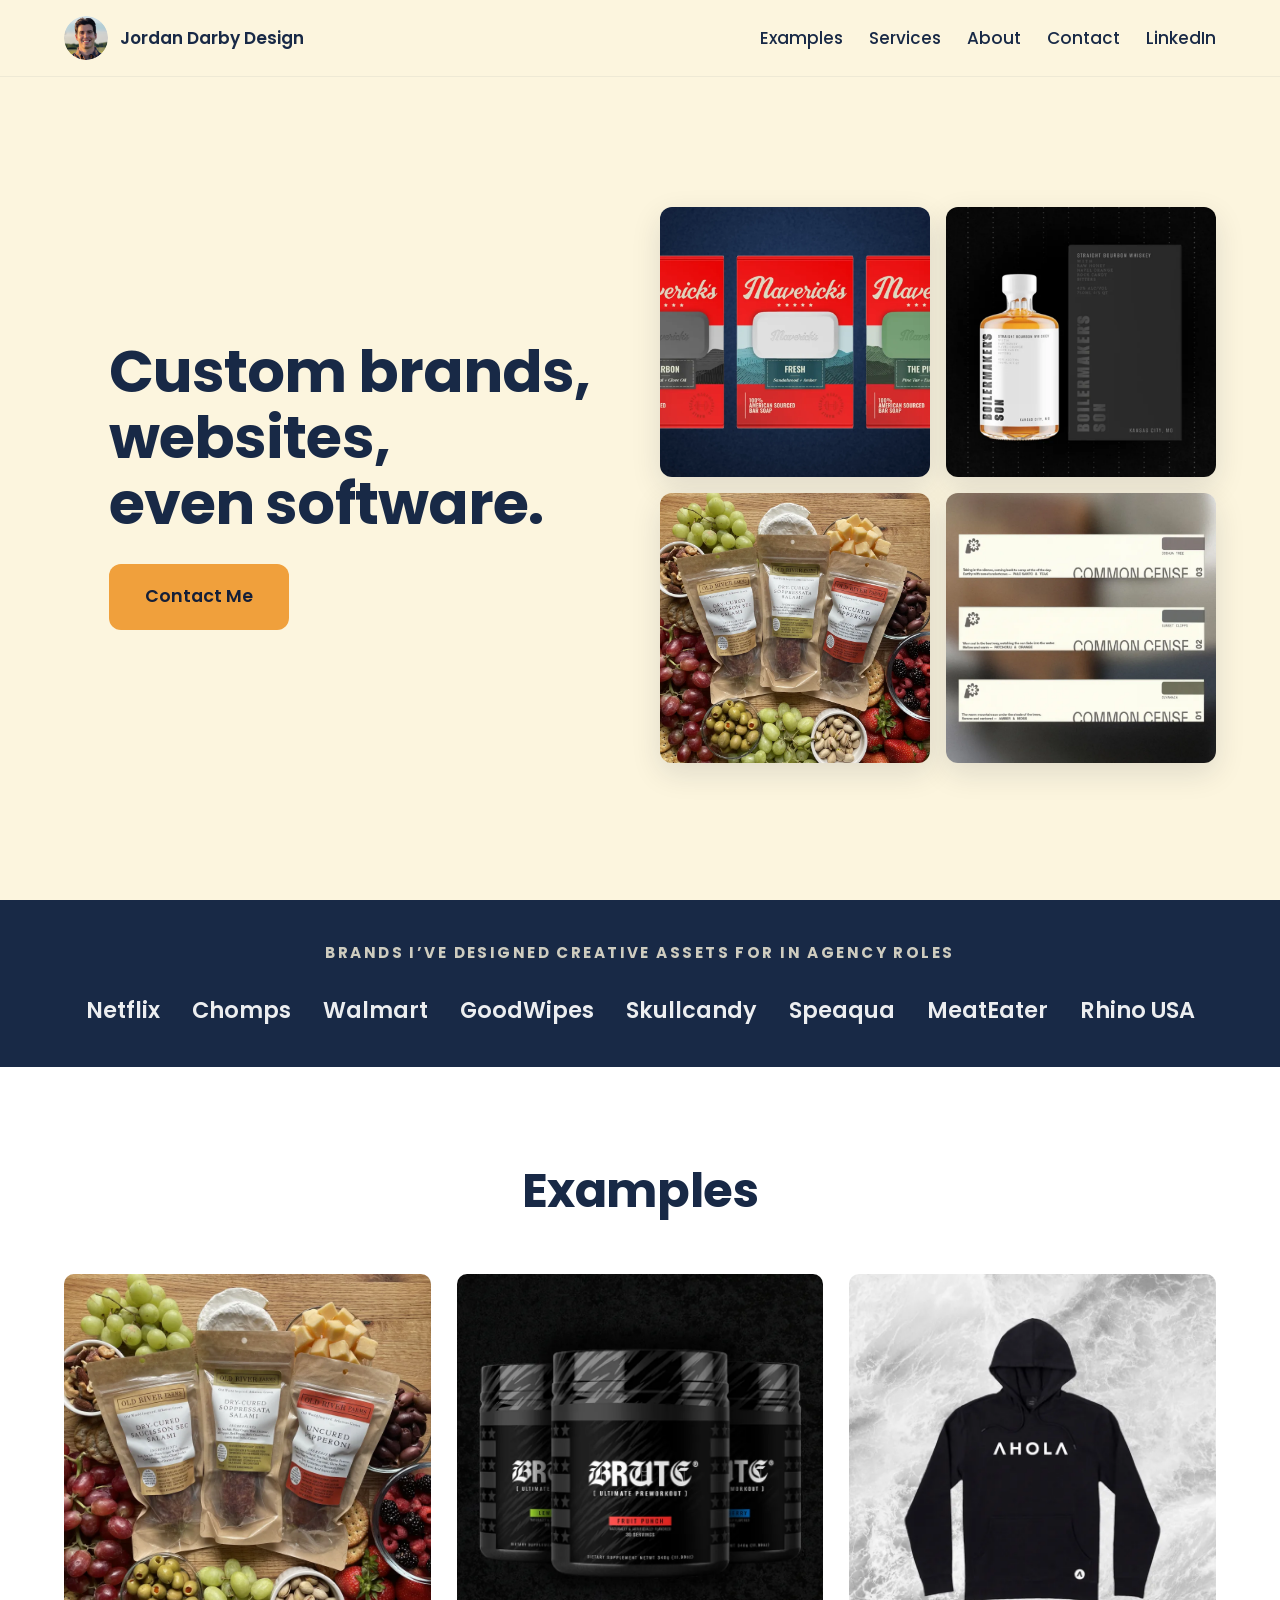
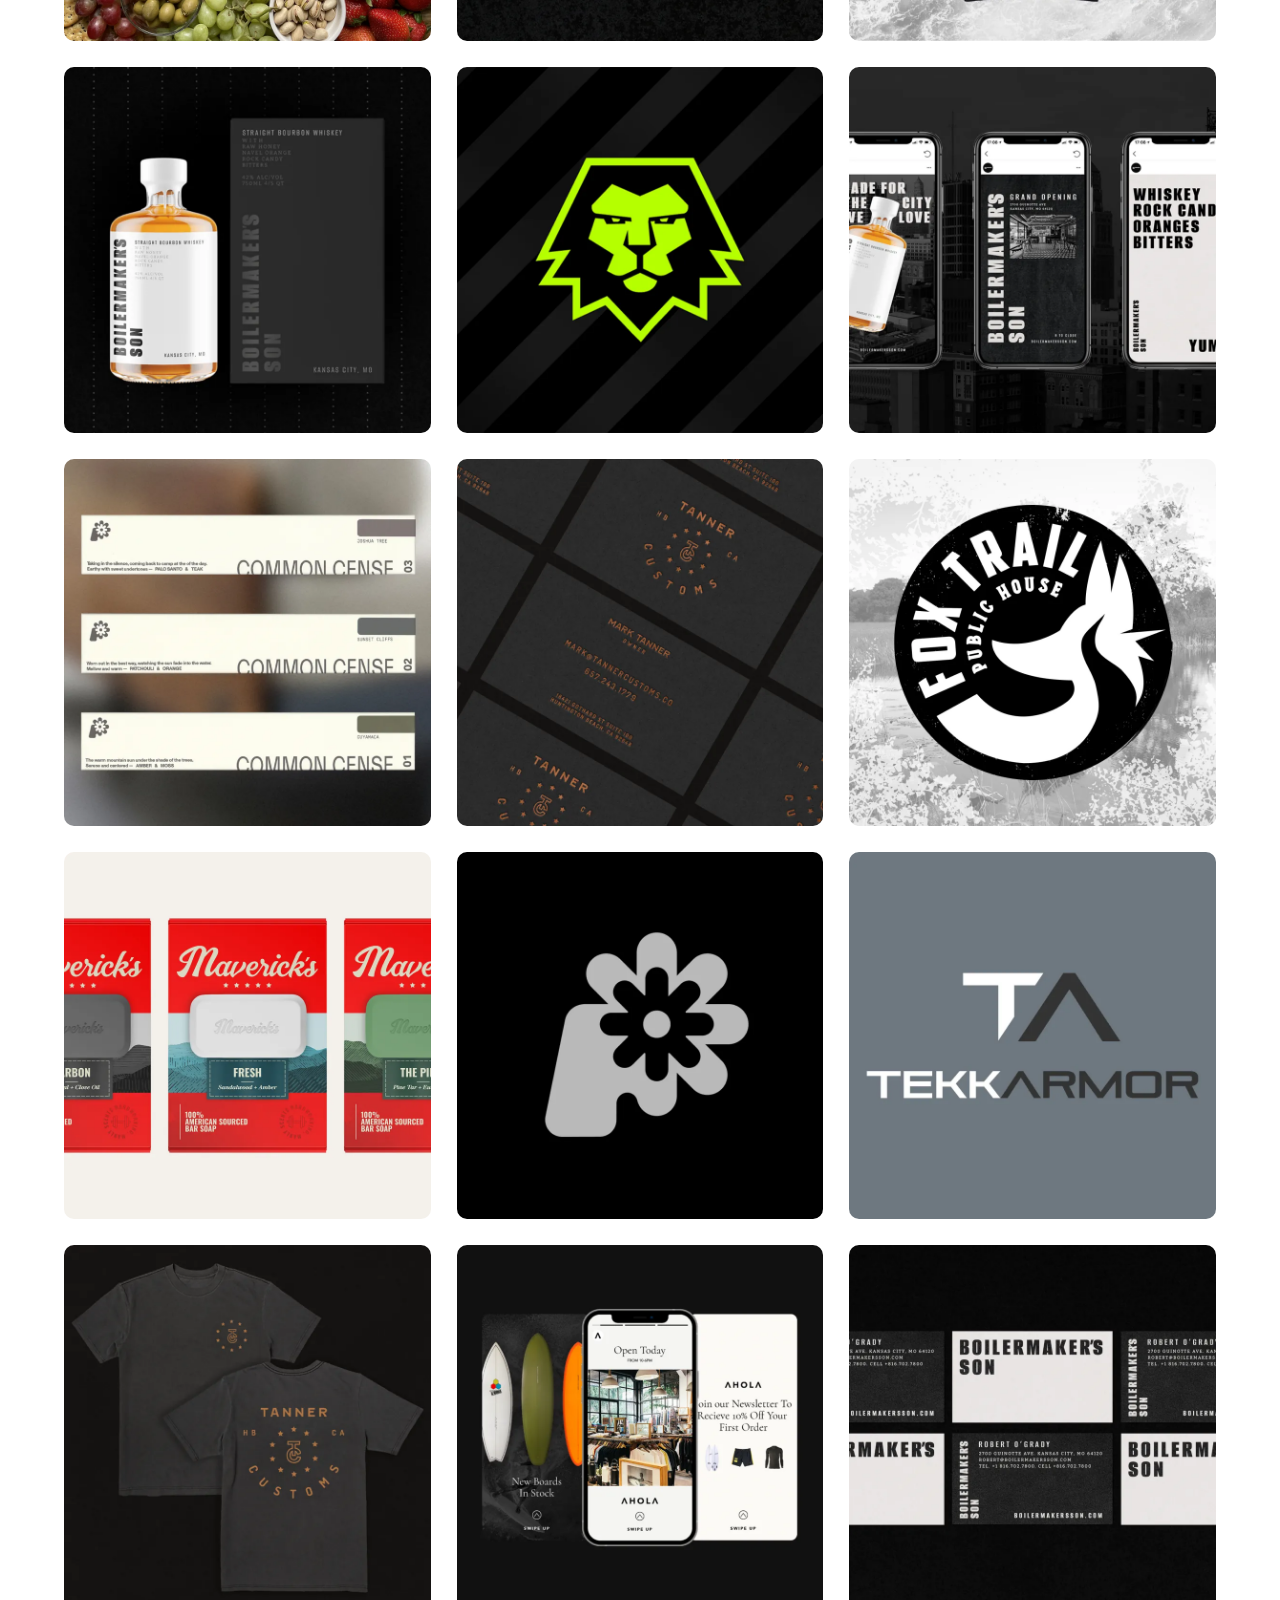
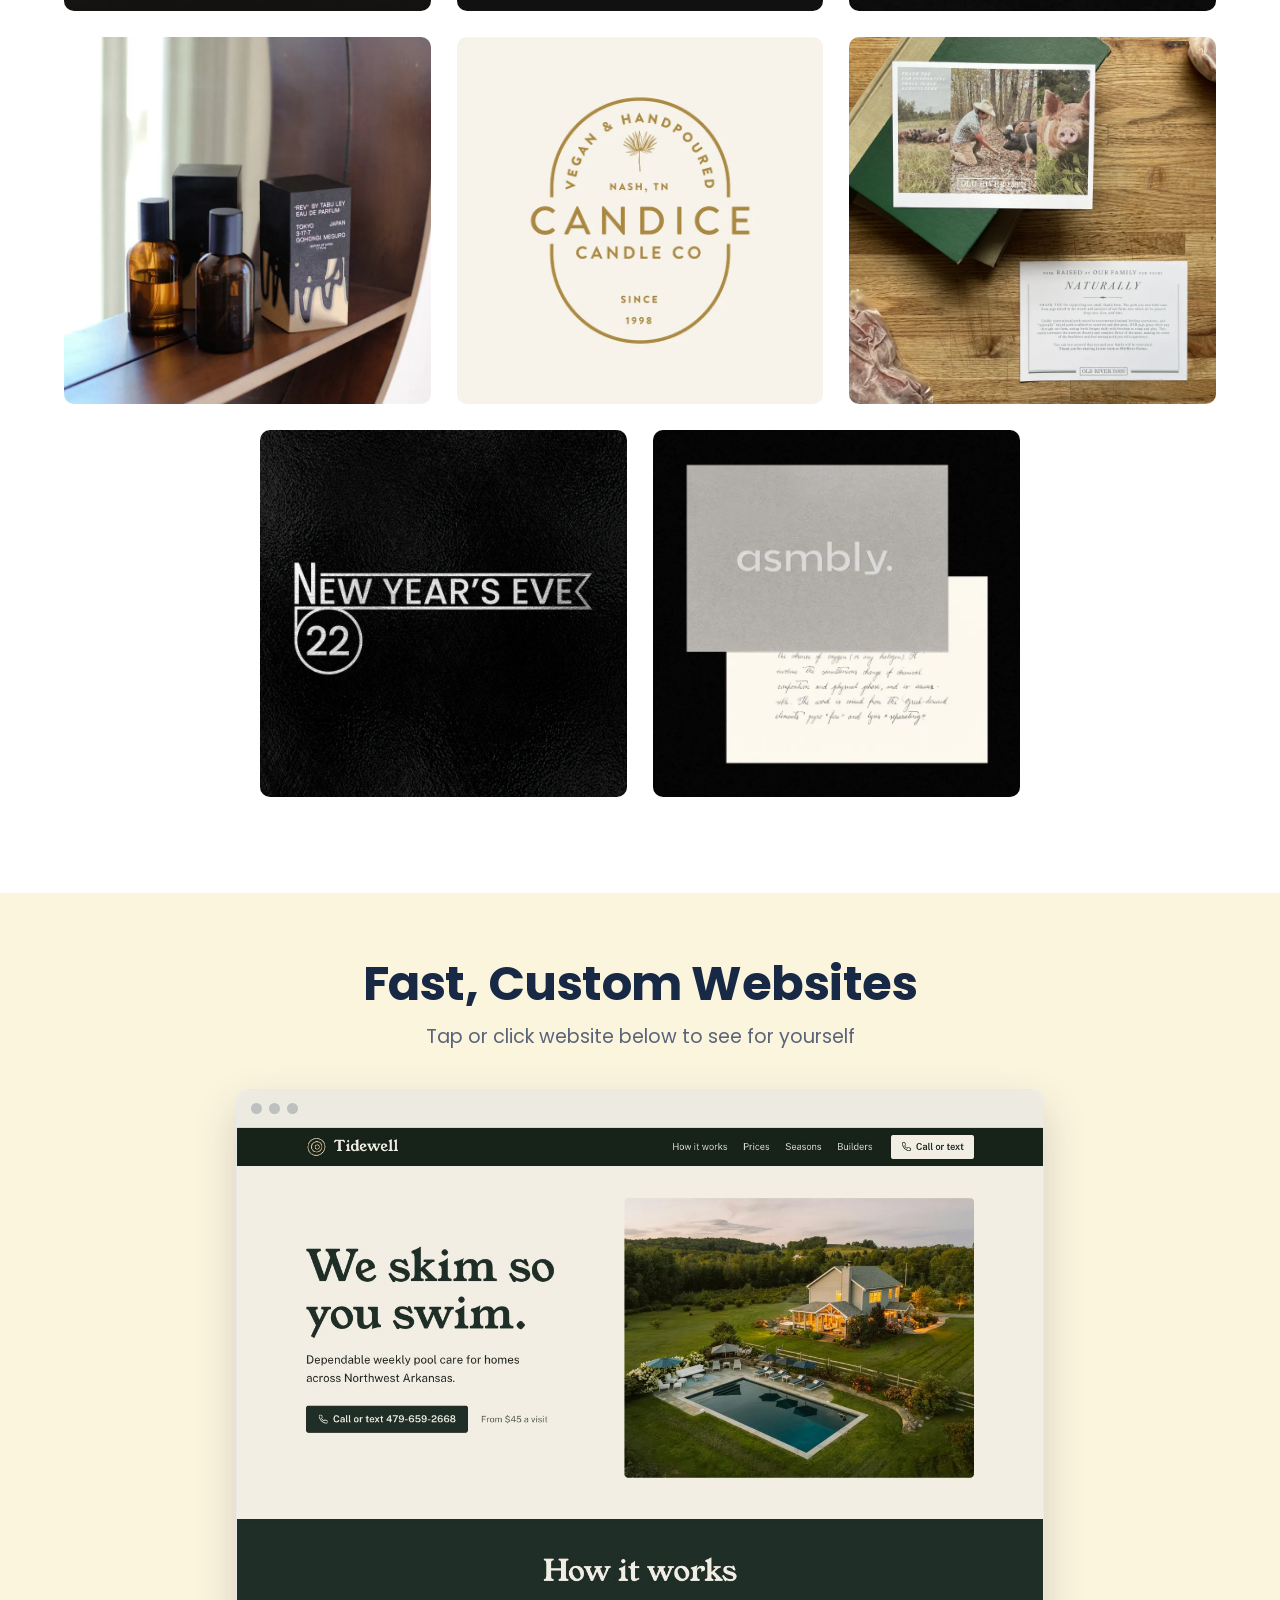
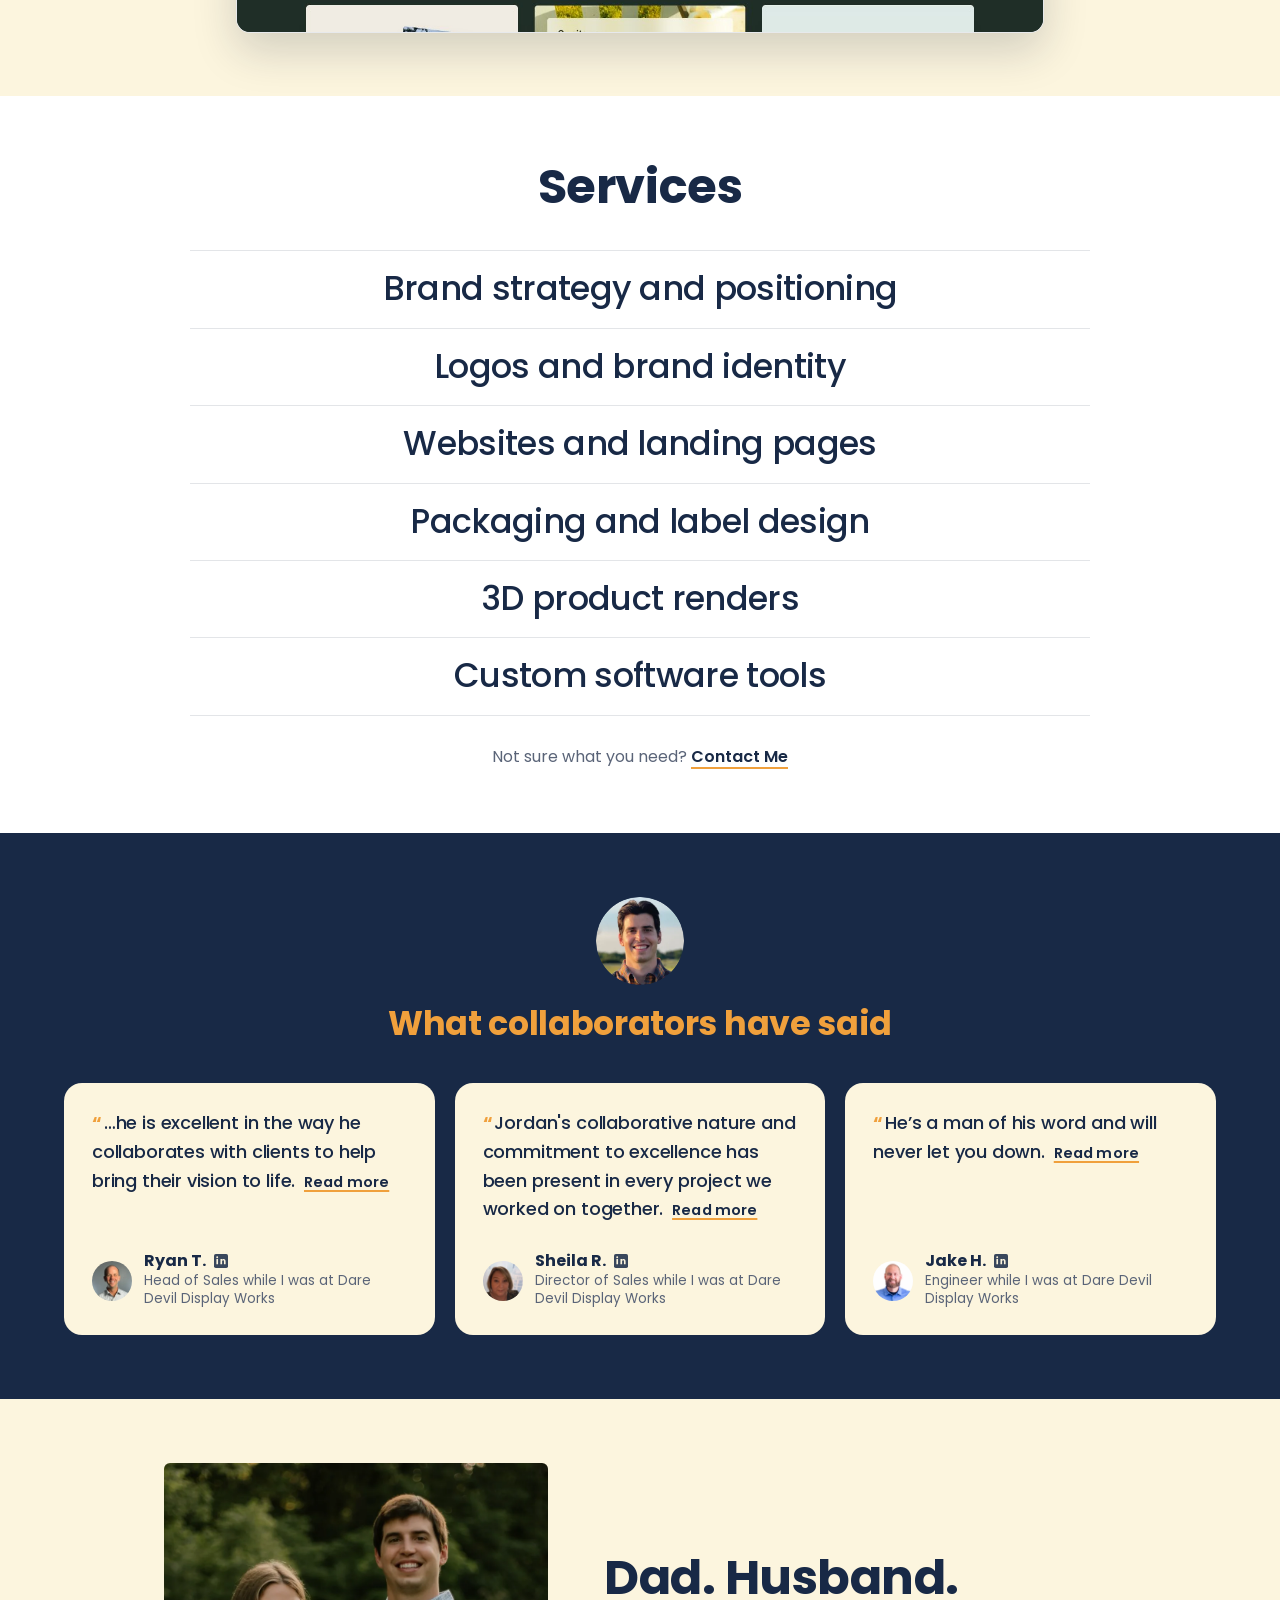
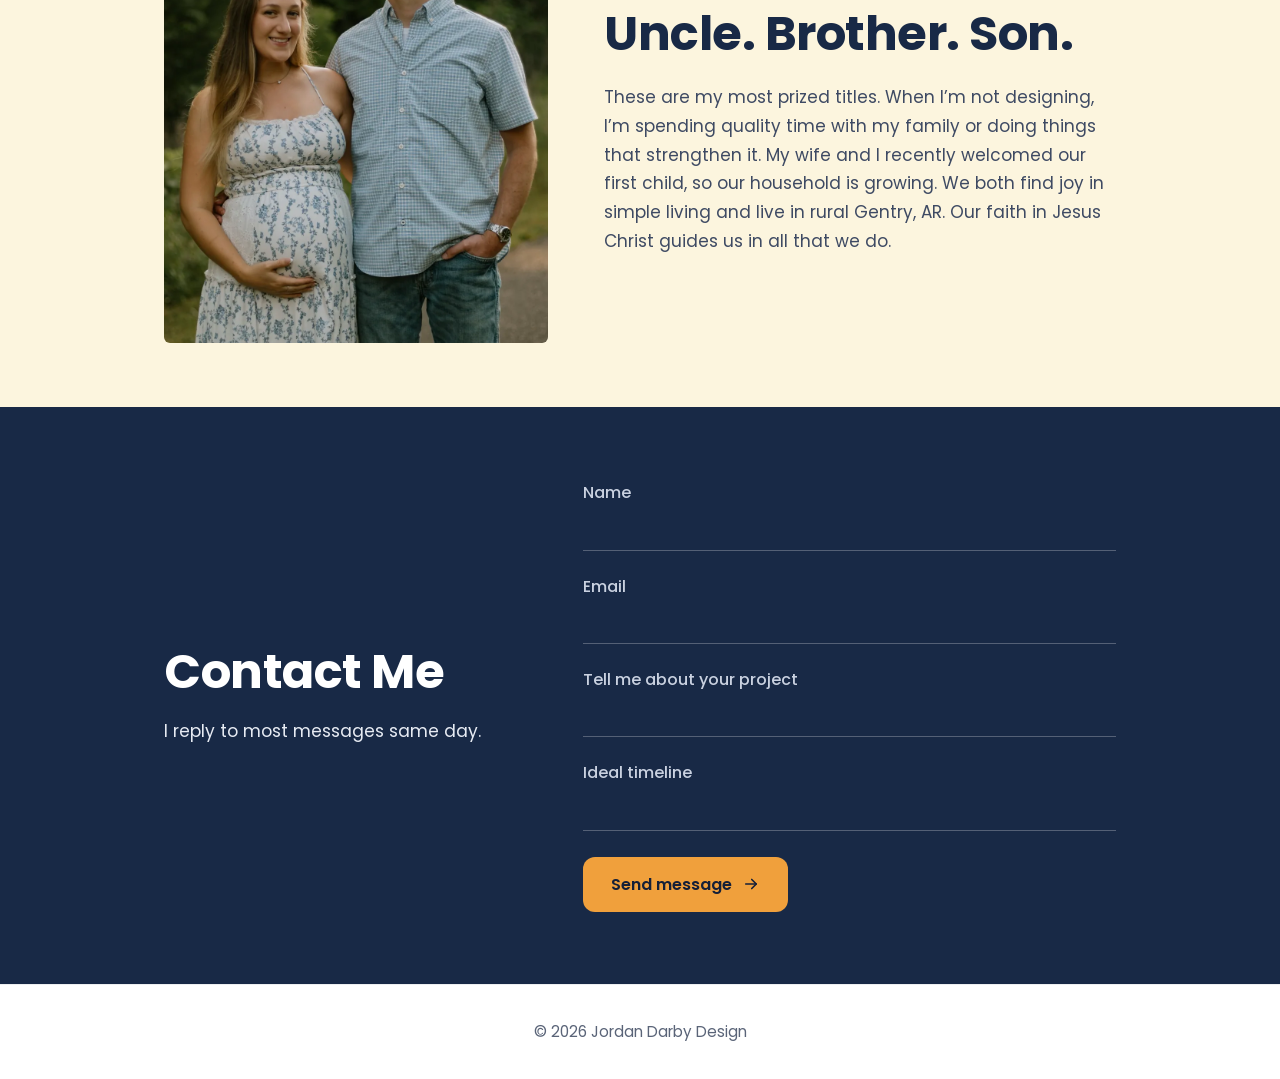
==== commit 041ef531: "Tidewell demo: phone number is 479-659-2668 throughout; refreshed thumbnail" ====
--- a/index.html
+++ b/index.html
@@ -48,9 +48,9 @@
 <link rel="preload" as="font" type="font/woff2" crossorigin href="fonts/poppins-600-latin.woff2">
 <link rel="preload" as="font" type="font/woff2" crossorigin href="fonts/poppins-700-latin.woff2">
 <link rel="preload" as="font" type="font/woff2" crossorigin href="fonts/poppins-500-latin.woff2">
-<link rel="stylesheet" href="css/style.css?v=190">
-<link rel="stylesheet" href="css/redesign.css?v=190">
-  <link rel="stylesheet" href="css/motion.css?v=190">
+<link rel="stylesheet" href="css/style.css?v=193">
+<link rel="stylesheet" href="css/redesign.css?v=193">
+  <link rel="stylesheet" href="css/motion.css?v=193">
   <noscript><style>.t-full,.dsc{grid-template-rows:1fr!important;opacity:1!important;margin-top:12px!important}.t-toggle,.dsc-btn{display:none}</style></noscript>
 <noscript><style>.reveal{opacity:1;transform:none}.client-points li{opacity:1;transform:none}</style></noscript>
 <script type="application/ld+json">
@@ -125,7 +125,7 @@
 <a class="reveal" href="images/image-06.webp" data-title="BRUTE Preworkout" data-cat="Packaging" aria-label="View larger"><img src="images/image-06.webp" alt="BRUTE Ultimate Preworkout supplement packaging design" loading="lazy"><span class="work-tags"><span>Packaging</span></span></a>
 <a class="reveal" href="images/image-07.webp" data-title="Ahola Apparel" data-cat="Apparel" aria-label="View larger"><img src="images/image-07.webp" alt="Ahola black hoodie apparel design" loading="lazy"><span class="work-tags"><span>Apparel</span></span></a>
 <a class="reveal" href="images/image-08.webp" data-title="Boilermaker’s Son Bourbon" data-cat="Packaging" aria-label="View larger"><img src="images/image-08.webp" alt="Boilermaker's Son straight bourbon whiskey bottle and label design" loading="lazy"><span class="work-tags"><span>Packaging</span></span></a>
-<a class="reveal" href="images/image-09.webp" data-title="Lion Mark Logo" data-cat="Brand Identity" aria-label="View larger"><img src="images/image-09.webp" alt="Neon green lion mark logo design" loading="lazy"><span class="work-tags"><span>Brand Identity</span></span></a>
+<a class="reveal" href="images/image-09.webp" data-title="Elite Brand Advisors" data-cat="Brand Identity" aria-label="View larger"><img src="images/image-09.webp" alt="Elite Brand Advisors neon green lion mark logo" loading="lazy"><span class="work-tags"><span>Brand Identity</span></span></a>
 <a class="reveal" href="images/image-19.webp" data-title="Boilermaker’s Son Campaign" data-cat="Digital" aria-label="View larger"><img src="images/image-19.webp" alt="Boilermaker's Son social media campaign on mobile screens" loading="lazy"><span class="work-tags"><span>Digital</span></span></a>
 <a class="reveal" href="images/image-11.webp" data-title="Common Cense Incense" data-cat="Packaging" aria-label="View larger"><img src="images/image-11.webp" alt="Common Cense incense packaging with scent descriptions and color chips" loading="lazy"><span class="work-tags"><span>Packaging</span></span></a>
 <a class="reveal" href="images/image-12.webp" data-title="Tanner Customs Cards" data-cat="Print" aria-label="View larger"><img src="images/image-12.webp" alt="Tanner Customs copper-foil business cards on black" loading="lazy"><span class="work-tags"><span>Print</span></span></a>
@@ -152,13 +152,13 @@
     <div class="client-feature reveal">
       <!-- Preview: a still of the site (no iframe, nothing to load or scroll
            by accident). "Try it live" opens the real site full-screen. -->
-      <figure class="site-preview" data-src="demo/tidewell/?v=27"
+      <figure class="site-preview" data-src="demo/tidewell/?v=28"
               data-name="Tidewell Pool Care">
         <div class="sp-chrome" aria-hidden="true">
           <span class="sp-dot"></span><span class="sp-dot"></span><span class="sp-dot"></span>
         </div>
         <div class="sp-stage">
-          <img class="sp-shot" src="images/demo-tidewell-desktop.jpg?v=27" alt="Tidewell Pool Care website home page" width="1400" height="875" loading="lazy" decoding="async">
+          <img class="sp-shot" src="images/demo-tidewell-desktop.jpg?v=28" alt="Tidewell Pool Care website home page" width="1400" height="875" loading="lazy" decoding="async">
           <button type="button" class="sp-open" aria-label="Explore the Tidewell website live"></button>
         </div>
       </figure>
@@ -244,8 +244,8 @@
 
 <div class="lightbox" aria-hidden="true"><button class="lb-close" aria-label="Close">&times;</button><img alt=""><div class="lb-cap"></div></div>
 
-<script src="js/main.js?v=190"></script>
-<script src="js/redesign.js?v=190"></script>
-  <script src="js/motion.js?v=190" defer></script>
+<script src="js/main.js?v=193"></script>
+<script src="js/redesign.js?v=193"></script>
+  <script src="js/motion.js?v=193" defer></script>
 </body>
 </html>
--- a/css/redesign.css
+++ b/css/redesign.css
@@ -1184,3 +1184,11 @@
 }
 .cta .cta-form .form-status.error{display:flex;align-items:flex-start;gap:8px;color:var(--error);font-weight:500;font-size:.95rem}
 .cta .cta-form .form-status.error svg{flex:none;margin-top:3px}
+
+/* Touch screens keep :hover after a tap, which left "Show less" stuck in its
+   navy hover colour; on touch the link keeps its resting orange underline. */
+@media (hover:none){
+  .testimonials .t-toggle:hover{color:var(--navy);text-decoration-color:var(--orange)}
+  .t-toggle:hover{gap:7px}
+}
+.t-toggle{-webkit-tap-highlight-color:transparent}
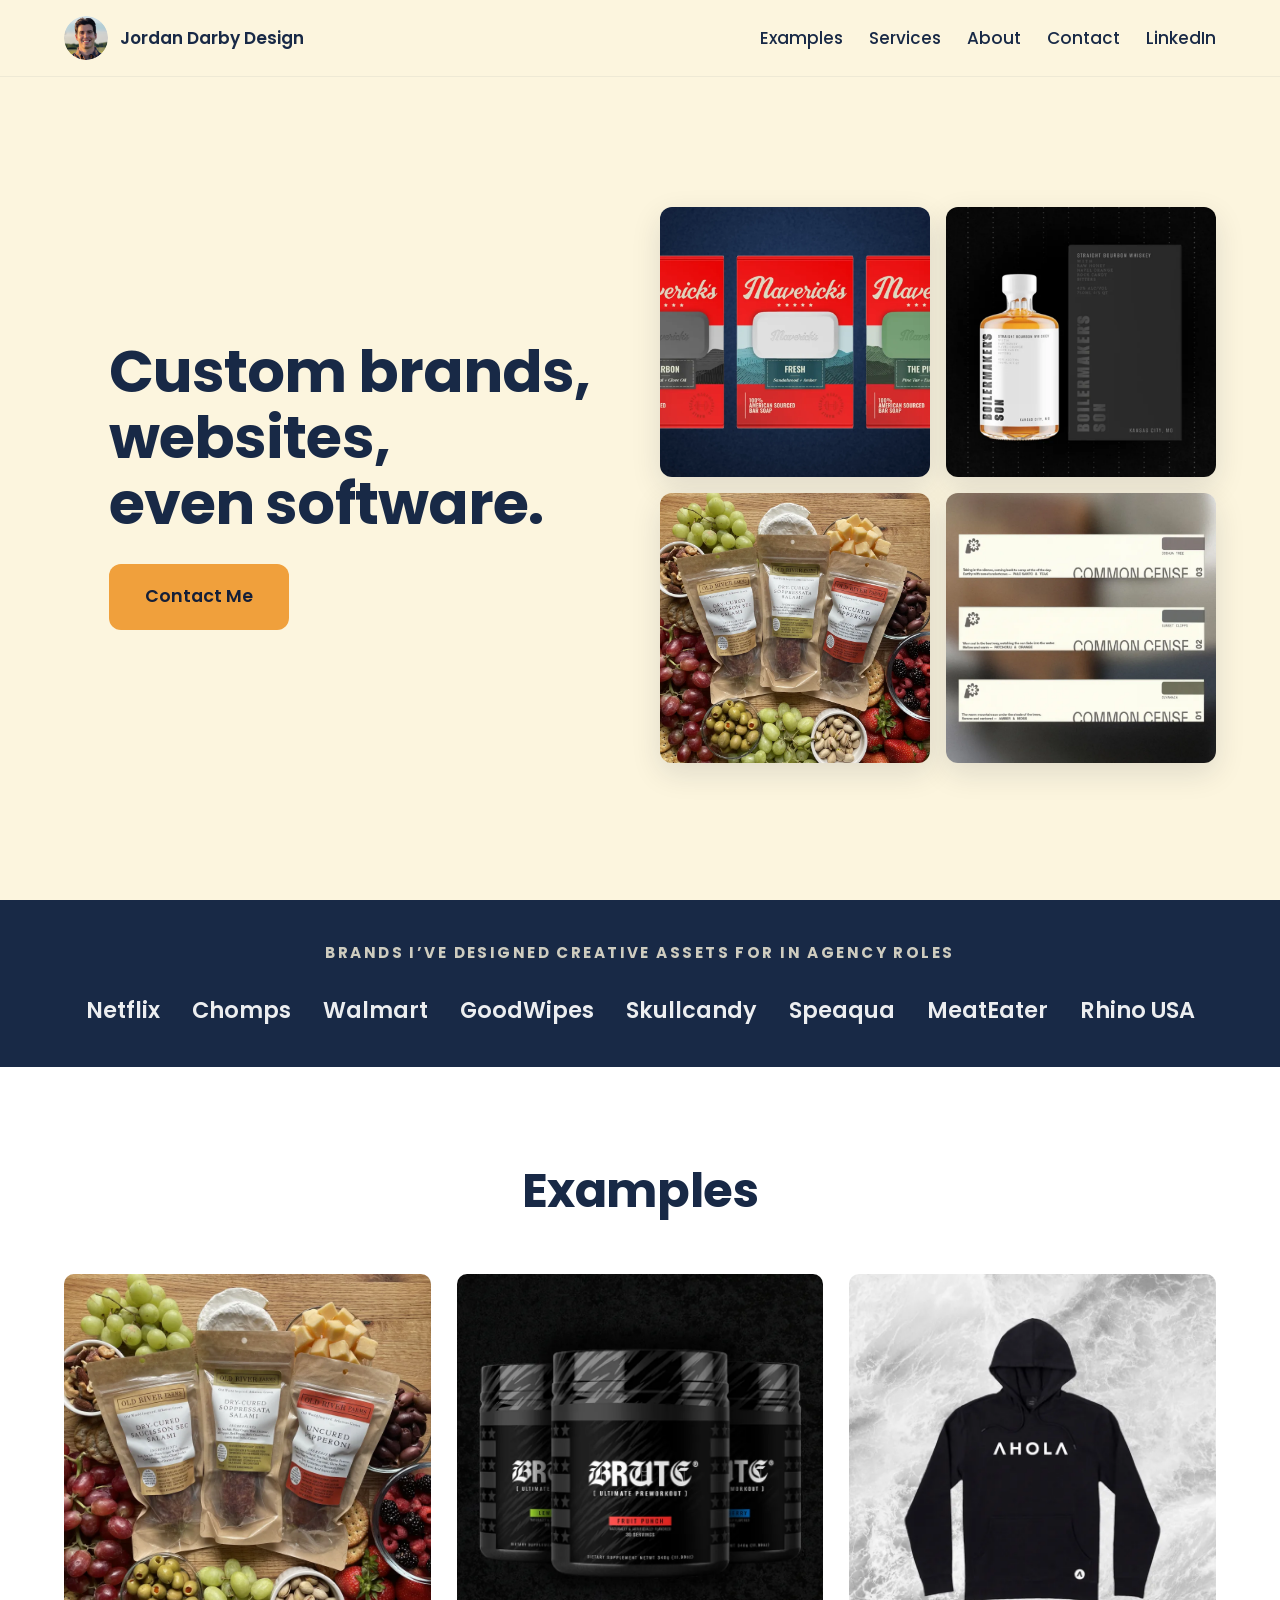
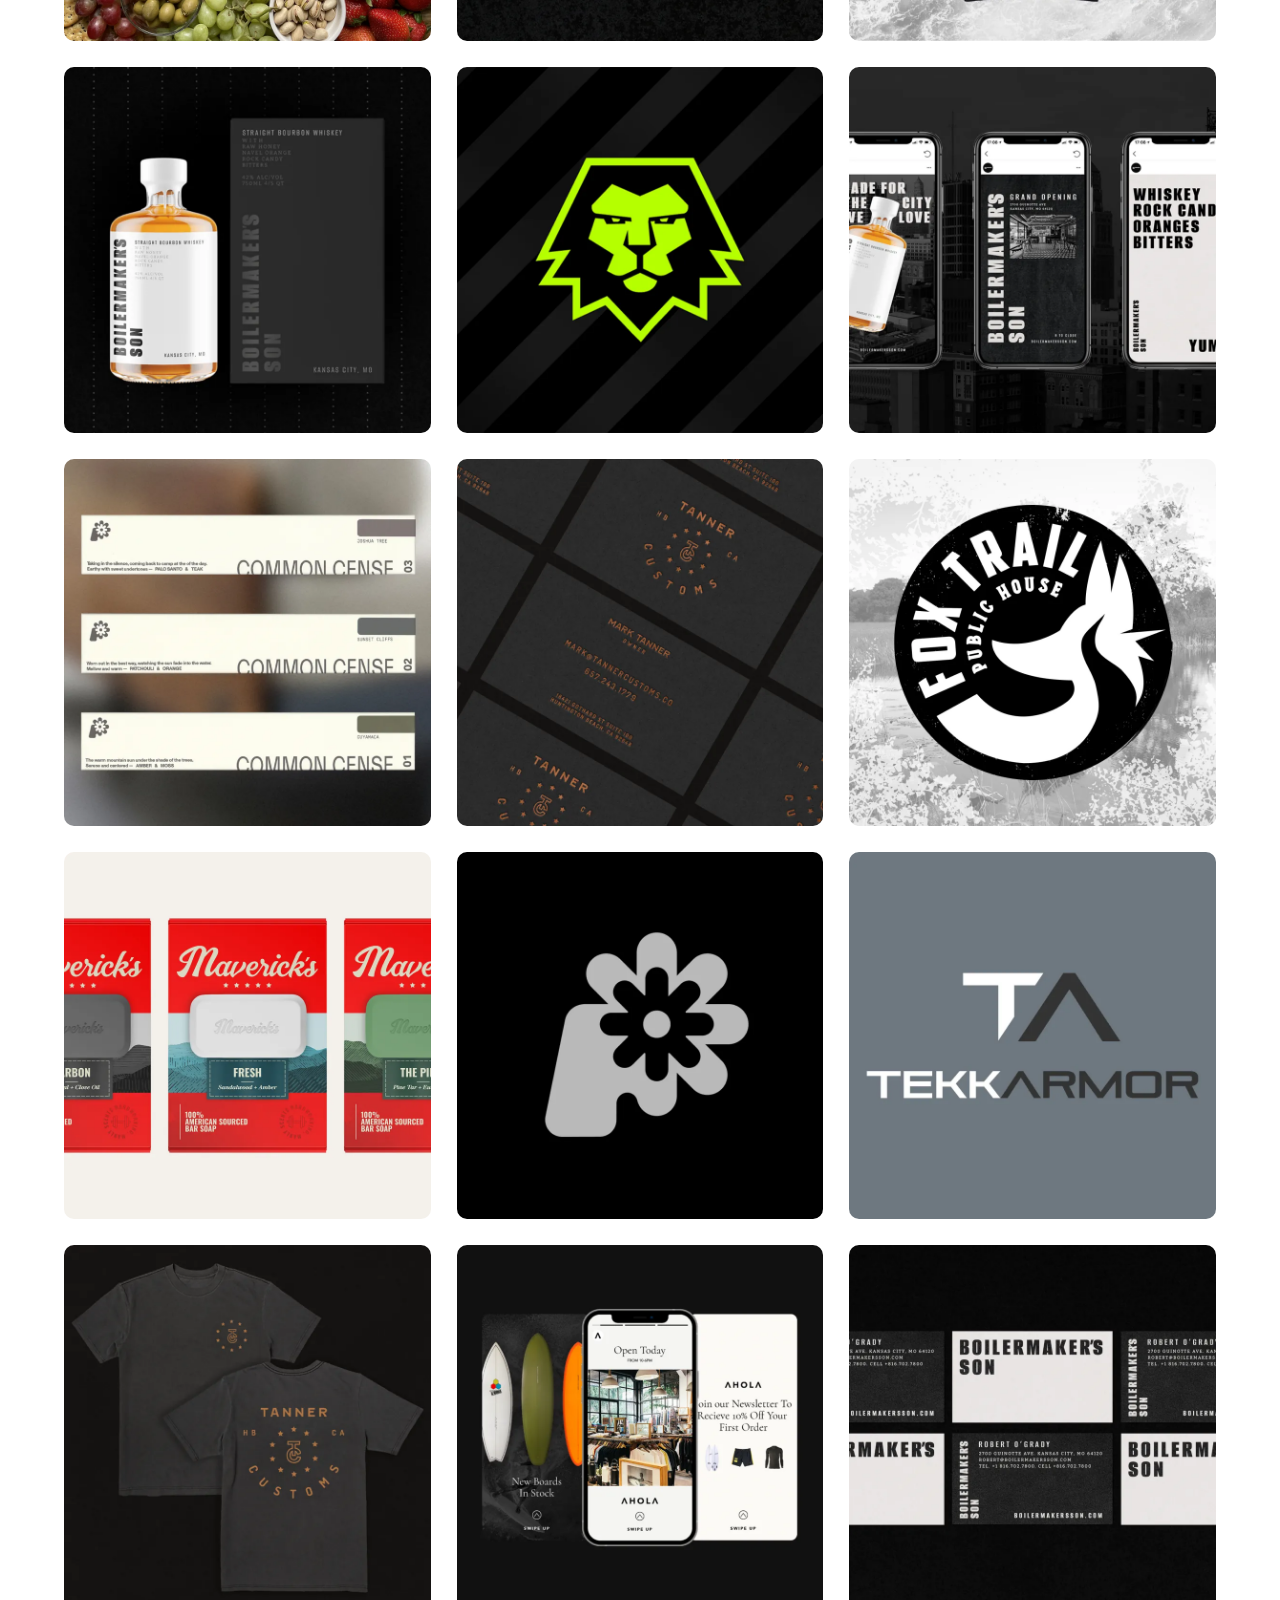
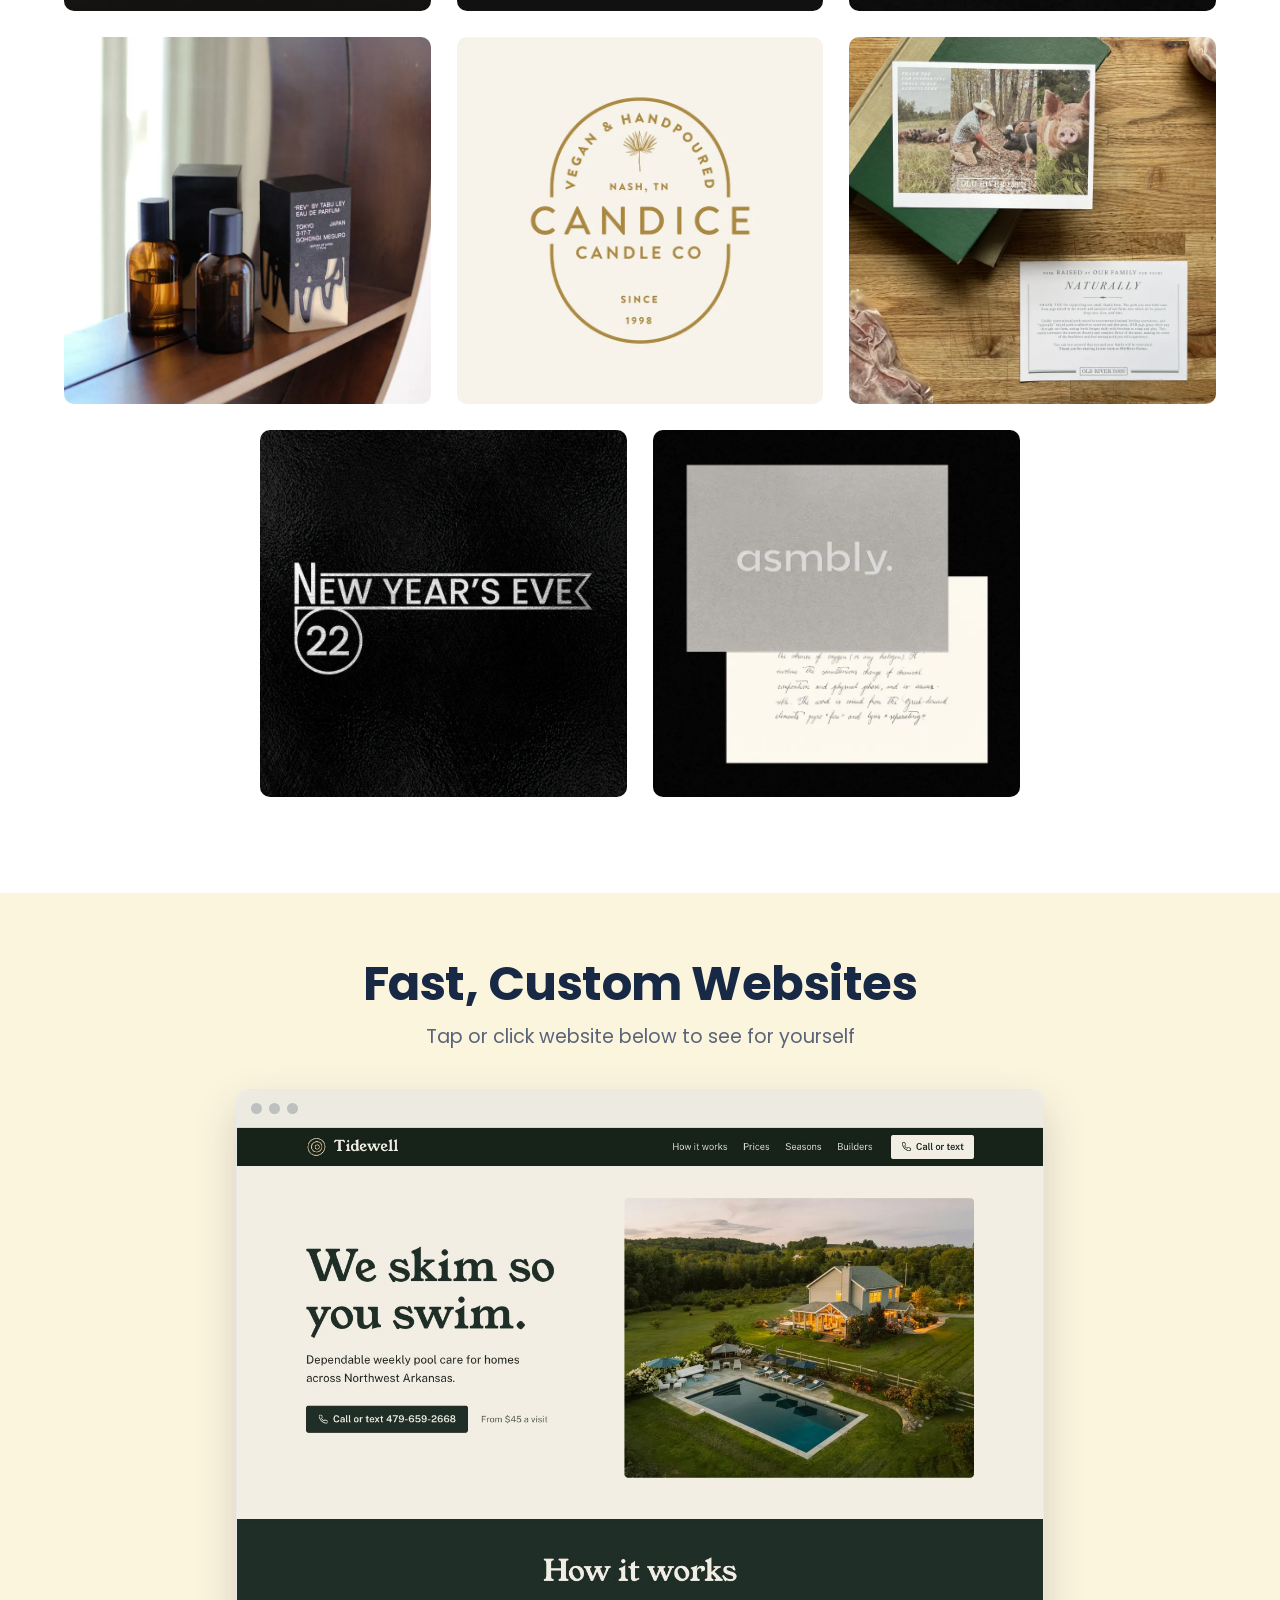
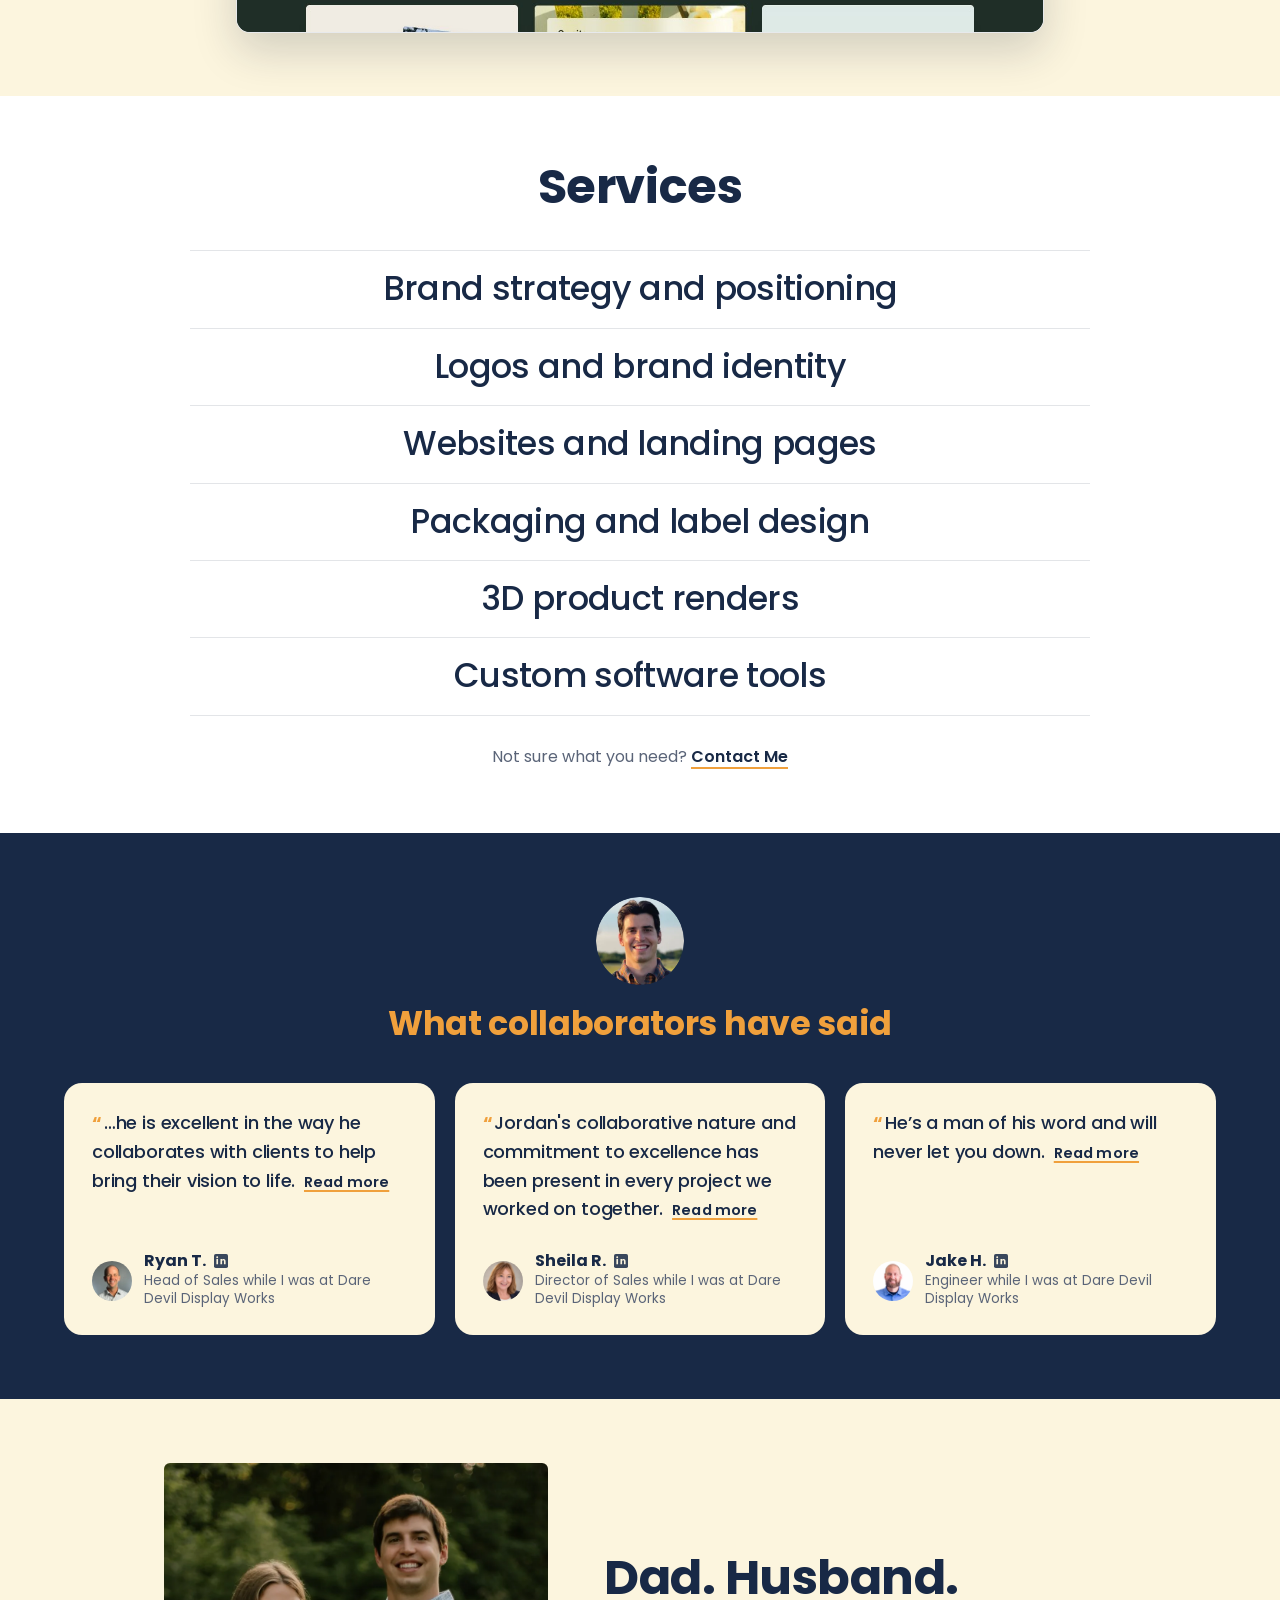
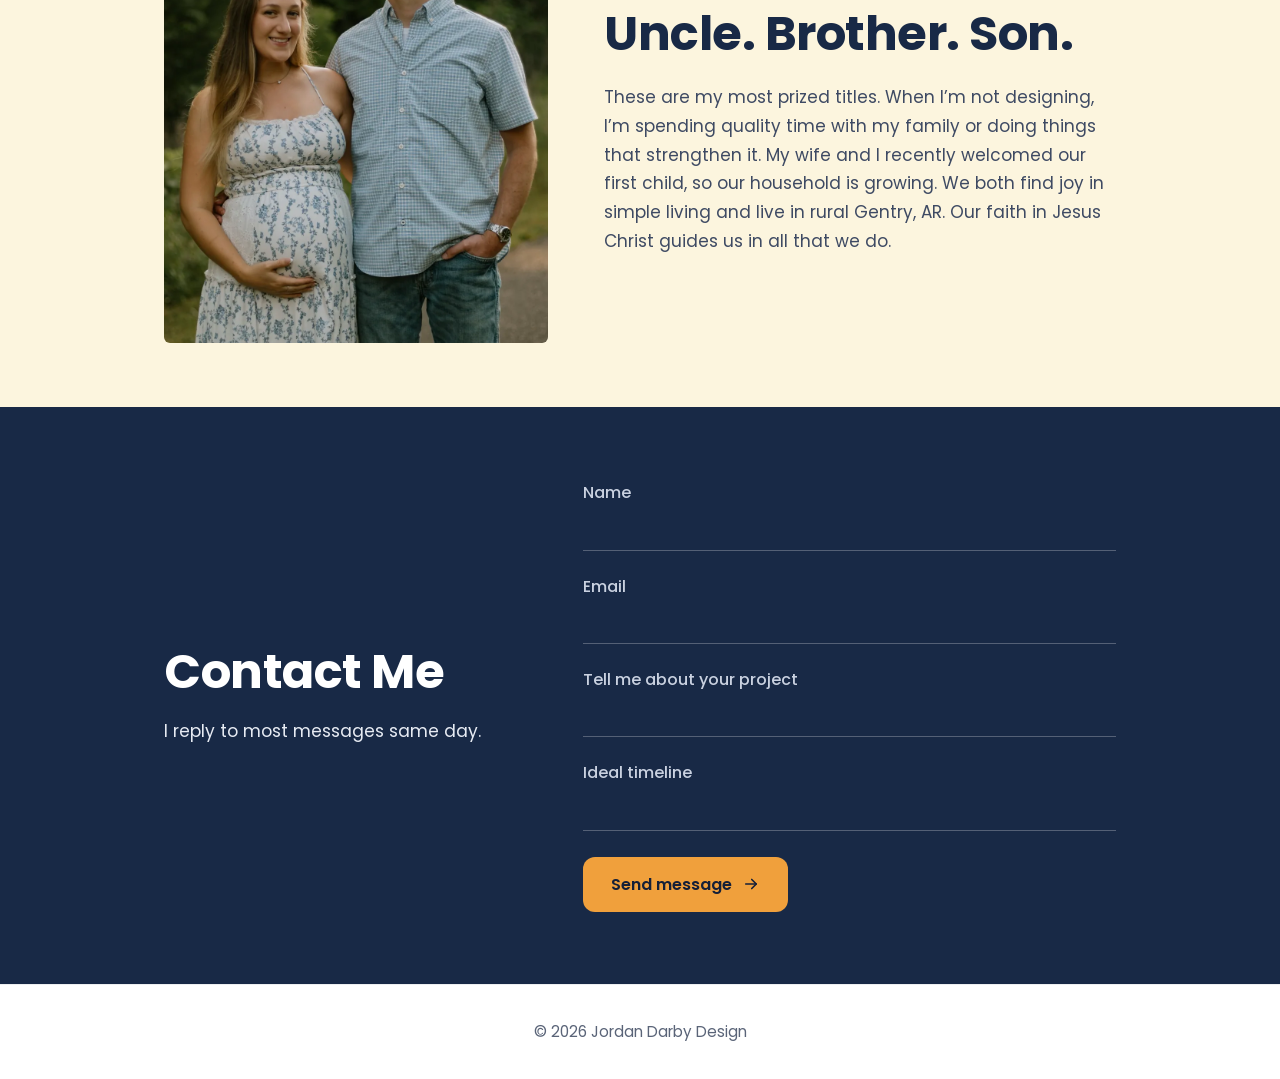
==== commit 71f2151d: "Add private review page at /review/ A link Jordan sends to clients: prefilled name, business and pro" ====
--- a/index.html
+++ b/index.html
@@ -48,9 +48,9 @@
 <link rel="preload" as="font" type="font/woff2" crossorigin href="fonts/poppins-600-latin.woff2">
 <link rel="preload" as="font" type="font/woff2" crossorigin href="fonts/poppins-700-latin.woff2">
 <link rel="preload" as="font" type="font/woff2" crossorigin href="fonts/poppins-500-latin.woff2">
-<link rel="stylesheet" href="css/style.css?v=193">
-<link rel="stylesheet" href="css/redesign.css?v=193">
-  <link rel="stylesheet" href="css/motion.css?v=193">
+<link rel="stylesheet" href="css/style.css?v=194">
+<link rel="stylesheet" href="css/redesign.css?v=194">
+  <link rel="stylesheet" href="css/motion.css?v=194">
   <noscript><style>.t-full,.dsc{grid-template-rows:1fr!important;opacity:1!important;margin-top:12px!important}.t-toggle,.dsc-btn{display:none}</style></noscript>
 <noscript><style>.reveal{opacity:1;transform:none}.client-points li{opacity:1;transform:none}</style></noscript>
 <script type="application/ld+json">
@@ -244,8 +244,8 @@
 
 <div class="lightbox" aria-hidden="true"><button class="lb-close" aria-label="Close">&times;</button><img alt=""><div class="lb-cap"></div></div>
 
-<script src="js/main.js?v=193"></script>
-<script src="js/redesign.js?v=193"></script>
-  <script src="js/motion.js?v=193" defer></script>
+<script src="js/main.js?v=194"></script>
+<script src="js/redesign.js?v=194"></script>
+  <script src="js/motion.js?v=194" defer></script>
 </body>
 </html>
--- a/css/style.css
+++ b/css/style.css
@@ -129,18 +129,18 @@
 .cta p{margin:22px 0 30px;color:#e7ebf3}
 .cta-buttons{display:flex;flex-direction:column;gap:16px;align-items:flex-start}
 .cta-thumb img{border-radius:6px}
-.cta-form{display:flex;flex-direction:column;gap:16px;background:rgba(255,255,255,.06);padding:30px;border-radius:var(--radius);box-shadow:var(--shadow)}
-.cta-form label{display:flex;flex-direction:column;gap:7px;font-size:.9rem;font-weight:600;color:#e7ebf3}
-.cta-form input,.cta-form textarea{font-family:inherit;font-size:1rem;padding:13px 15px;border-radius:10px;border:1px solid rgba(255,255,255,.16);background:#fff;color:var(--ink);width:100%}
-.cta-form input:focus,.cta-form textarea:focus{outline:2px solid var(--orange);outline-offset:1px;border-color:transparent}
-.cta-form textarea{resize:vertical;min-height:120px}
-.cta-form button{margin-top:4px;justify-content:center;width:100%}
-.cta-form input[name="_gotcha"]{position:absolute;left:-9999px;width:1px;height:1px;opacity:0}
+.cta-form,.review-form{display:flex;flex-direction:column;gap:16px;background:rgba(255,255,255,.06);padding:30px;border-radius:var(--radius);box-shadow:var(--shadow)}
+.cta-form label,.review-form label{display:flex;flex-direction:column;gap:7px;font-size:.9rem;font-weight:600;color:#e7ebf3}
+.cta-form input,.review-form input,.cta-form textarea,.review-form textarea{font-family:inherit;font-size:1rem;padding:13px 15px;border-radius:10px;border:1px solid rgba(255,255,255,.16);background:#fff;color:var(--ink);width:100%}
+.cta-form input:focus,.review-form input:focus,.cta-form textarea:focus,.review-form textarea:focus{outline:2px solid var(--orange);outline-offset:1px;border-color:transparent}
+.cta-form textarea,.review-form textarea{resize:vertical;min-height:120px}
+.cta-form button,.review-form button{margin-top:4px;justify-content:center;width:100%}
+.cta-form input[name="_gotcha"],.review-form input[name="_gotcha"]{position:absolute;left:-9999px;width:1px;height:1px;opacity:0}
 .form-status{font-size:.95rem;color:#e7ebf3;min-height:1px}
 .form-status.error{color:#ffd7c2}
-.cta-form.sent{align-items:center;text-align:center}
-.cta-form.sent > *{display:none}
-.cta-form.sent .form-status{display:block;color:#fff;font-size:1.15rem;font-weight:600}
+.cta-form.sent,.review-form.sent{align-items:center;text-align:center}
+.cta-form.sent > *,.review-form.sent > *{display:none}
+.cta-form.sent .form-status,.review-form.sent .form-status{display:block;color:#fff;font-size:1.15rem;font-weight:600}
 
 /* ---------- About ---------- */
 .about .wrap{display:grid;grid-template-columns:.9fr 1.1fr;gap:56px;align-items:center}
--- a/css/redesign.css
+++ b/css/redesign.css
@@ -239,12 +239,12 @@
 }
 
 /* ---------- Contact form: qualifying fields ---------- */
-.cta-form select{font-family:inherit;font-size:1rem;padding:13px 15px;border-radius:10px;
+.cta-form select,.review-form select{font-family:inherit;font-size:1rem;padding:13px 15px;border-radius:10px;
   border:1px solid rgba(255,255,255,.16);background:#fff;color:var(--ink);width:100%;
   appearance:none;-webkit-appearance:none;cursor:pointer;
   background-image:url("data:image/svg+xml;charset=utf-8,%3Csvg xmlns='http://www.w3.org/2000/svg' viewBox='0 0 24 24' fill='none' stroke='%233E4A63' stroke-width='2.5' stroke-linecap='round'%3E%3Cpath d='M6 9l6 6 6-6'/%3E%3C/svg%3E");
   background-repeat:no-repeat;background-position:right 13px center;background-size:17px;padding-right:40px}
-.cta-form select:focus{outline:2px solid var(--orange);outline-offset:1px;border-color:transparent}
+.cta-form select:focus,.review-form select:focus{outline:2px solid var(--orange);outline-offset:1px;border-color:transparent}
 @media (max-width:560px){}
 
 /* ---------- Pricing: custom / retainer band ---------- */
@@ -322,7 +322,7 @@
 .nav-li{display:none}
 
 /* Honeypot: visually-hidden pattern that cannot affect layout or scroll width */
-.cta-form input[name="_gotcha"]{position:absolute!important;width:1px;height:1px;padding:0;margin:-1px;
+.cta-form input[name="_gotcha"],.review-form input[name="_gotcha"]{position:absolute!important;width:1px;height:1px;padding:0;margin:-1px;
   overflow:hidden;clip:rect(0,0,0,0);white-space:nowrap;border:0;left:auto}
 
 /* ================= MOBILE POLISH ================= */
@@ -618,9 +618,9 @@
    Inside the form it also hit .form-status and .form-note, and because flex
    gaps ADD to margins it opened a ~107px hole under the send button. The
    form's own 16px gap is the only spacing these need. */
-.cta-form p{margin:0}
+.cta-form p,.review-form p{margin:0}
 /* The empty status still reserves a gap; keep it in the a11y tree but flat. */
-.cta-form .form-status:empty{min-height:0}
+.cta-form .form-status:empty,.review-form .form-status:empty{min-height:0}
 
 /* The preview caption holds only the hint. */
 .sp-cap{justify-content:center}
@@ -978,25 +978,25 @@
 /* ---------- Contact form: open lines, no boxes ----------
    Fields are a single hairline on the navy that turns orange on focus, the
    same language as the services list. */
-.cta .cta-form{background:none;box-shadow:none;padding:0;border-radius:0;gap:30px}
-.cta .cta-form .field{display:flex;flex-direction:column;gap:6px;font-size:1rem;font-weight:500;color:#C9D1E0}
-.cta .cta-form input,.cta .cta-form textarea{background:transparent;border:0;border-bottom:1.5px solid rgba(255,255,255,.26);
+.cta .cta-form,.cta .review-form{background:none;box-shadow:none;padding:0;border-radius:0;gap:30px}
+.cta .cta-form .field,.cta .review-form .field{display:flex;flex-direction:column;gap:6px;font-size:1rem;font-weight:500;color:#C9D1E0}
+.cta .cta-form input,.cta .review-form input,.cta .cta-form textarea,.cta .review-form textarea{background:transparent;border:0;border-bottom:1.5px solid rgba(255,255,255,.26);
   border-radius:0;padding:8px 0 10px;color:#fff;font-size:1.1rem;line-height:1.5;
   transition:border-color .25s ease,box-shadow .25s ease}
-.cta .cta-form input::placeholder,.cta .cta-form textarea::placeholder{color:rgba(231,235,243,.4)}
-.cta .cta-form input:hover,.cta .cta-form textarea:hover{border-bottom-color:rgba(255,255,255,.5)}
-.cta .cta-form input:focus,.cta .cta-form textarea:focus{outline:none;border-bottom-color:var(--orange);box-shadow:0 1.5px 0 var(--orange)}
-.cta .cta-form textarea{resize:none;min-height:0;field-sizing:content;overflow:hidden}
-.cta .cta-form input:-webkit-autofill{-webkit-text-fill-color:#fff;box-shadow:0 0 0 1000px var(--navy) inset;caret-color:#fff}
-.cta .cta-form .form-send{width:auto;align-self:flex-start;gap:10px;margin-top:4px}
-.cta .cta-form .form-send svg{transition:transform .3s cubic-bezier(.22,1,.36,1)}
-.cta .cta-form .form-send:hover svg{transform:translateX(4px)}
-.cta .cta-form.sent{align-items:flex-start;text-align:left}
-.cta .cta-form.sent > *:not(.form-status){display:none}
-.cta .cta-form.sent .form-status{font-size:1.3rem;line-height:1.45;max-width:26ch}
-@media (max-width:760px){
-  .cta .cta-form{gap:26px}
-  .cta .cta-form .form-send{align-self:stretch;justify-content:center}
+.cta .cta-form input::placeholder,.cta .review-form input::placeholder,.cta .cta-form textarea::placeholder,.cta .review-form textarea::placeholder{color:rgba(231,235,243,.4)}
+.cta .cta-form input:hover,.cta .review-form input:hover,.cta .cta-form textarea:hover,.cta .review-form textarea:hover{border-bottom-color:rgba(255,255,255,.5)}
+.cta .cta-form input:focus,.cta .review-form input:focus,.cta .cta-form textarea:focus,.cta .review-form textarea:focus{outline:none;border-bottom-color:var(--orange);box-shadow:0 1.5px 0 var(--orange)}
+.cta .cta-form textarea,.cta .review-form textarea{resize:none;min-height:0;field-sizing:content;overflow:hidden}
+.cta .cta-form input:-webkit-autofill,.cta .review-form input:-webkit-autofill{-webkit-text-fill-color:#fff;box-shadow:0 0 0 1000px var(--navy) inset;caret-color:#fff}
+.cta .cta-form .form-send,.cta .review-form .form-send{width:auto;align-self:flex-start;gap:10px;margin-top:4px}
+.cta .cta-form .form-send svg,.cta .review-form .form-send svg{transition:transform .3s cubic-bezier(.22,1,.36,1)}
+.cta .cta-form .form-send:hover svg,.cta .review-form .form-send:hover svg{transform:translateX(4px)}
+.cta .cta-form.sent,.cta .review-form.sent{align-items:flex-start;text-align:left}
+.cta .cta-form.sent > *:not(.form-status),.cta .review-form.sent > *:not(.form-status){display:none}
+.cta .cta-form.sent .form-status,.cta .review-form.sent .form-status{font-size:1.3rem;line-height:1.45;max-width:26ch}
+@media (max-width:760px){
+  .cta .cta-form,.cta .review-form{gap:26px}
+  .cta .cta-form .form-send,.cta .review-form .form-send{align-self:stretch;justify-content:center}
 }
 
 /* Website example: the preview stands alone, centred under the heading. */
@@ -1010,14 +1010,14 @@
    tighter padding and field spacing so the section fits a laptop screen. */
 #contact{padding:72px 0}
 #contact .wrap{max-width:1000px;grid-template-columns:minmax(0,.8fr) minmax(0,1.2fr);gap:64px;align-items:center}
-.cta .cta-form{gap:22px}
-.cta .cta-form .field{gap:4px}
-.cta .cta-form input,.cta .cta-form textarea{padding:6px 0 8px;font-size:1.05rem}
-.cta .cta-form .form-status:empty{display:none}
+.cta .cta-form,.cta .review-form{gap:22px}
+.cta .cta-form .field,.cta .review-form .field{gap:4px}
+.cta .cta-form input,.cta .review-form input,.cta .cta-form textarea,.cta .review-form textarea{padding:6px 0 8px;font-size:1.05rem}
+.cta .cta-form .form-status:empty,.cta .review-form .form-status:empty{display:none}
 @media (max-width:760px){
   #contact{padding:56px 0}
   #contact .wrap{grid-template-columns:1fr;gap:30px}
-  .cta .cta-form{gap:20px}
+  .cta .cta-form,.cta .review-form{gap:20px}
 }
 
 /* ---------- Reviews: open columns, no boxes ----------
@@ -1135,12 +1135,12 @@
 }
 
 /* ---------- Contact: the send button turns brand green and reads "Sent!" ---------- */
-.cta .cta-form .form-send{transition:background-color .35s ease,color .35s ease,transform .2s,box-shadow .2s}
-.cta .cta-form .form-send.is-sent{background:var(--green);color:var(--navy-deep);cursor:default}
-.cta .cta-form .form-send.is-sent:hover{transform:none}
-.cta .cta-form .form-send.is-sent svg{animation:sentTick .45s cubic-bezier(.22,1,.36,1) both}
+.cta .cta-form .form-send,.cta .review-form .form-send{transition:background-color .35s ease,color .35s ease,transform .2s,box-shadow .2s}
+.cta .cta-form .form-send.is-sent,.cta .review-form .form-send.is-sent{background:var(--green);color:var(--navy-deep);cursor:default}
+.cta .cta-form .form-send.is-sent:hover,.cta .review-form .form-send.is-sent:hover{transform:none}
+.cta .cta-form .form-send.is-sent svg,.cta .review-form .form-send.is-sent svg{animation:sentTick .45s cubic-bezier(.22,1,.36,1) both}
 @keyframes sentTick{from{opacity:0;transform:scale(.5)}to{opacity:1;transform:none}}
-@media (prefers-reduced-motion:reduce){.cta .cta-form .form-send.is-sent svg{animation:none}}
+@media (prefers-reduced-motion:reduce){.cta .cta-form .form-send.is-sent svg,.cta .review-form .form-send.is-sent svg{animation:none}}
 .sr-only{position:absolute!important;width:1px;height:1px;padding:0;margin:-1px;overflow:hidden;clip:rect(0 0 0 0);white-space:nowrap;border:0}
 
 /* ---------- Contact on phones: fits the visible screen ----------
@@ -1149,41 +1149,41 @@
   #contact{padding:min(48px,5.5svh) 0;min-height:calc(100svh - 77px);display:flex;align-items:center}
   #contact .wrap{width:100%;gap:min(28px,3.2svh)}
   #contact .cta-lede{margin-top:min(14px,1.6svh)}
-  .cta .cta-form{gap:min(18px,2.2svh)}
-  .cta .cta-form .field{gap:2px;font-size:.95rem}
-  .cta .cta-form input,.cta .cta-form textarea{padding:4px 0 6px}
-  .cta .cta-form .form-send{padding:13px 24px;margin-top:2px}
+  .cta .cta-form,.cta .review-form{gap:min(18px,2.2svh)}
+  .cta .cta-form .field,.cta .review-form .field{gap:2px;font-size:.95rem}
+  .cta .cta-form input,.cta .review-form input,.cta .cta-form textarea,.cta .review-form textarea{padding:4px 0 6px}
+  .cta .cta-form .form-send,.cta .review-form .form-send{padding:13px 24px;margin-top:2px}
 }
 
 /* ---------- Contact: sent state greys out the fields ---------- */
-.cta .cta-form .field{transition:opacity .35s ease}
-.cta .cta-form.is-locked .field{opacity:.42;pointer-events:none}
+.cta .cta-form .field,.cta .review-form .field{transition:opacity .35s ease}
+.cta .cta-form.is-locked .field,.cta .review-form.is-locked .field{opacity:.42;pointer-events:none}
 @media (max-width:760px) and (max-height:600px){
   #contact{padding:18px 0}
   #contact .wrap{gap:14px}
   #contact .cta-lede{margin-top:6px}
-  .cta .cta-form{gap:10px}
-  .cta .cta-form .form-send{padding:11px 22px}
+  .cta .cta-form,.cta .review-form{gap:10px}
+  .cta .cta-form .form-send,.cta .review-form .form-send{padding:11px 22px}
 }
 
 /* ---------- Contact: red field errors, on brand ----------
    A warm coral red that sits with the orange on navy; the line under the field
    turns red and a short note with an alert mark slides in below it. */
 .cta{--error:#FF7A6B}
-.cta .cta-form .field.has-error{color:var(--error)}
-.cta .cta-form .field.has-error input,
-.cta .cta-form .field.has-error textarea{border-bottom-color:var(--error);box-shadow:0 1.5px 0 var(--error)}
-.cta .cta-form .field-error{display:flex;align-items:center;gap:7px;margin-top:4px;font-size:.88rem;font-weight:500;line-height:1.35;color:var(--error);
+.cta .cta-form .field.has-error,.cta .review-form .field.has-error{color:var(--error)}
+.cta .cta-form .field.has-error input,.cta .review-form .field.has-error input,
+.cta .cta-form .field.has-error textarea,.cta .review-form .field.has-error textarea{border-bottom-color:var(--error);box-shadow:0 1.5px 0 var(--error)}
+.cta .cta-form .field-error,.cta .review-form .field-error{display:flex;align-items:center;gap:7px;margin-top:4px;font-size:.88rem;font-weight:500;line-height:1.35;color:var(--error);
   animation:errIn .3s cubic-bezier(.22,1,.36,1) both}
-.cta .cta-form .field-error svg{flex:none}
-.cta .cta-form .field.has-error input{animation:errNudge .32s ease}
+.cta .cta-form .field-error svg,.cta .review-form .field-error svg{flex:none}
+.cta .cta-form .field.has-error input,.cta .review-form .field.has-error input{animation:errNudge .32s ease}
 @keyframes errIn{from{opacity:0;transform:translateY(-4px)}to{opacity:1;transform:none}}
 @keyframes errNudge{0%,100%{transform:none}25%{transform:translateX(-4px)}75%{transform:translateX(4px)}}
 @media (prefers-reduced-motion:reduce){
-  .cta .cta-form .field-error,.cta .cta-form .field.has-error input{animation:none}
-}
-.cta .cta-form .form-status.error{display:flex;align-items:flex-start;gap:8px;color:var(--error);font-weight:500;font-size:.95rem}
-.cta .cta-form .form-status.error svg{flex:none;margin-top:3px}
+  .cta .cta-form .field-error,.cta .review-form .field-error,.cta .cta-form .field.has-error input,.cta .review-form .field.has-error input{animation:none}
+}
+.cta .cta-form .form-status.error,.cta .review-form .form-status.error{display:flex;align-items:flex-start;gap:8px;color:var(--error);font-weight:500;font-size:.95rem}
+.cta .cta-form .form-status.error svg,.cta .review-form .form-status.error svg{flex:none;margin-top:3px}
 
 /* Touch screens keep :hover after a tap, which left "Show less" stuck in its
    navy hover colour; on touch the link keeps its resting orange underline. */
@@ -1192,3 +1192,32 @@
   .t-toggle:hover{gap:7px}
 }
 .t-toggle{-webkit-tap-highlight-color:transparent}
+
+/* ---------- Review page (/review/) ----------
+   The contact section's navy block and open-line fields, plus a star row and a
+   permission tick. The page is a link Jordan sends; it is not in the nav. */
+#review{padding:72px 0 88px;min-height:calc(100svh - 77px)}
+#review .wrap{max-width:1000px;grid-template-columns:minmax(0,.8fr) minmax(0,1.2fr);gap:64px;align-items:start}
+#review h1{font-size:clamp(2.2rem,4vw,3rem);line-height:1.15;color:#fff}
+.cta .review-form .stars{border:0;margin:0;padding:0;min-width:0}
+.cta .review-form .stars legend{padding:0;margin-bottom:6px;font-size:1rem;font-weight:500;color:#C9D1E0}
+.cta .review-form .star-row{display:flex;gap:4px}
+.cta .review-form .star-row label{display:block;position:relative;width:48px;height:48px;cursor:pointer;color:rgba(255,255,255,.3);transition:color .2s ease,transform .2s ease}
+.cta .review-form .star-row label svg{width:100%;height:100%;display:block}
+.cta .review-form .star-row input{position:absolute;inset:0;width:100%;height:100%;margin:0;padding:0;opacity:0;cursor:pointer;border:0;background:none}
+.cta .review-form .star-row label.on{color:var(--orange)}
+.cta .review-form .star-row label:hover{transform:scale(1.08)}
+.cta .review-form .star-row label:has(input:focus-visible){outline:2px solid var(--orange);outline-offset:2px;border-radius:6px}
+.cta .review-form .consent{display:flex;flex-direction:row;align-items:flex-start;gap:12px;font-size:1rem;font-weight:500;line-height:1.5;color:#C9D1E0;cursor:pointer}
+.cta .review-form .consent input{flex:none;width:24px;height:24px;margin:1px 0 0;padding:0;border:0;background:none;accent-color:var(--orange);cursor:pointer}
+.cta .review-form .stars.has-error legend,.cta .review-form .consent-wrap.has-error .consent{color:var(--error)}
+.cta .review-form .stars .field-error,.cta .review-form .consent-wrap .field-error{margin-top:6px}
+.cta .review-form.is-locked .stars,.cta .review-form.is-locked .consent{opacity:.42;pointer-events:none;transition:opacity .35s ease}
+.cta .review-form.sent .form-status{color:#fff;font-weight:600}
+@media (prefers-reduced-motion:reduce){.cta .review-form .star-row label{transition:none}.cta .review-form .star-row label:hover{transform:none}}
+@media (max-width:760px){
+  #review{padding:44px 0 56px}
+  #review .wrap{grid-template-columns:1fr;gap:28px;padding:0 16px}
+  .cta .review-form .star-row{gap:2px}
+  .cta .review-form .star-row label{width:46px;height:46px}
+}
